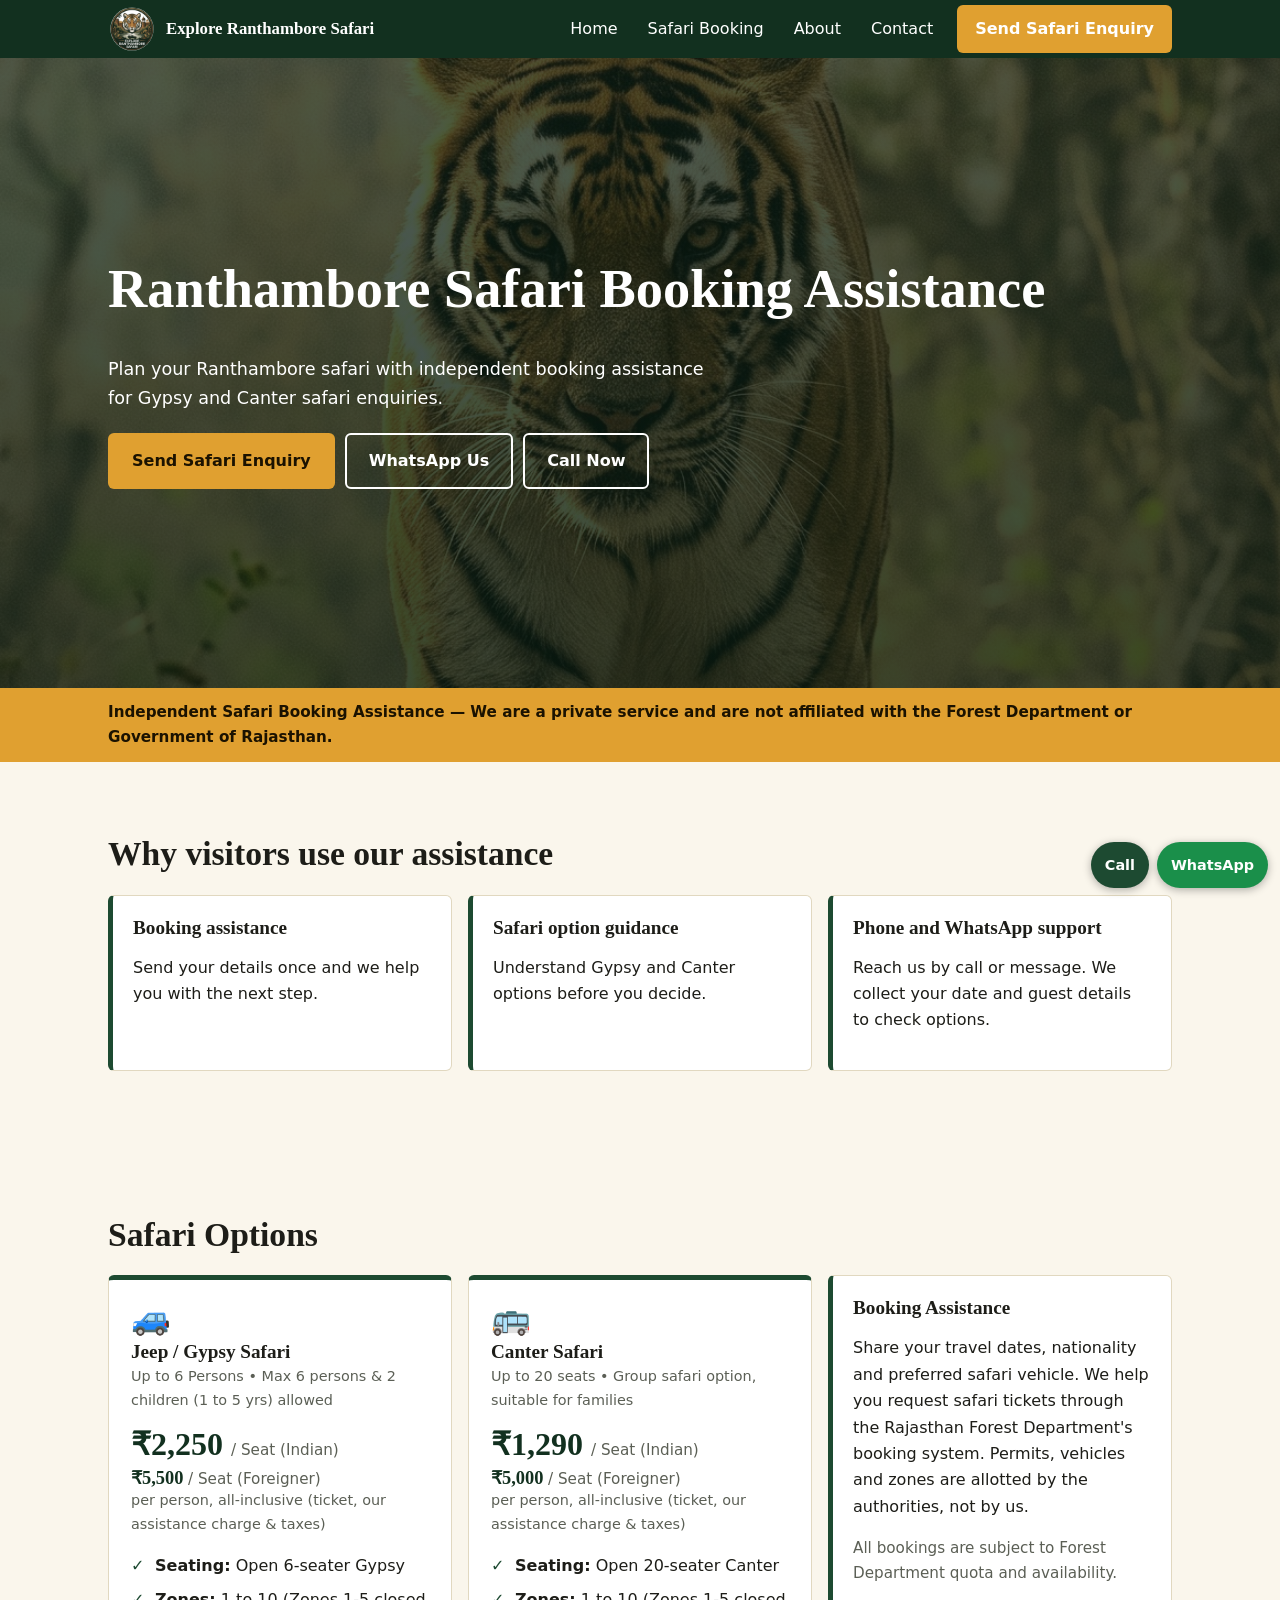
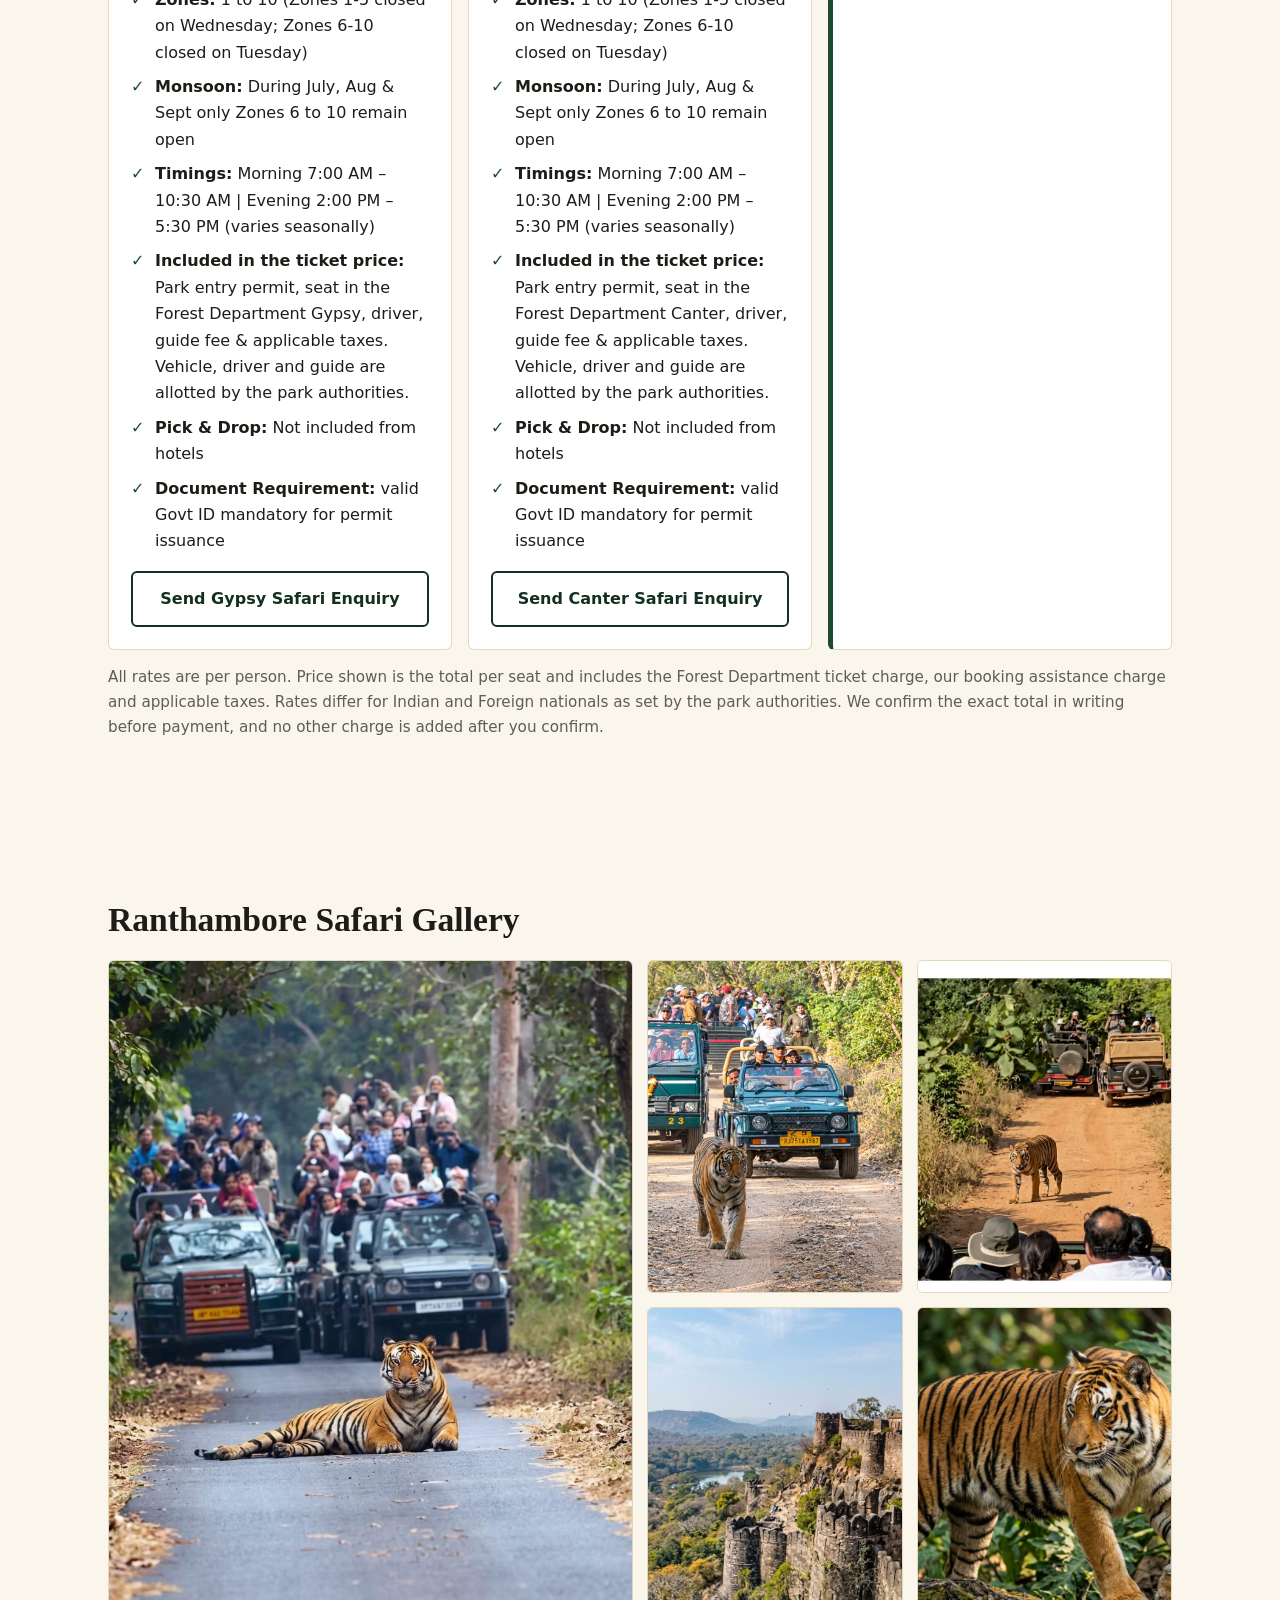
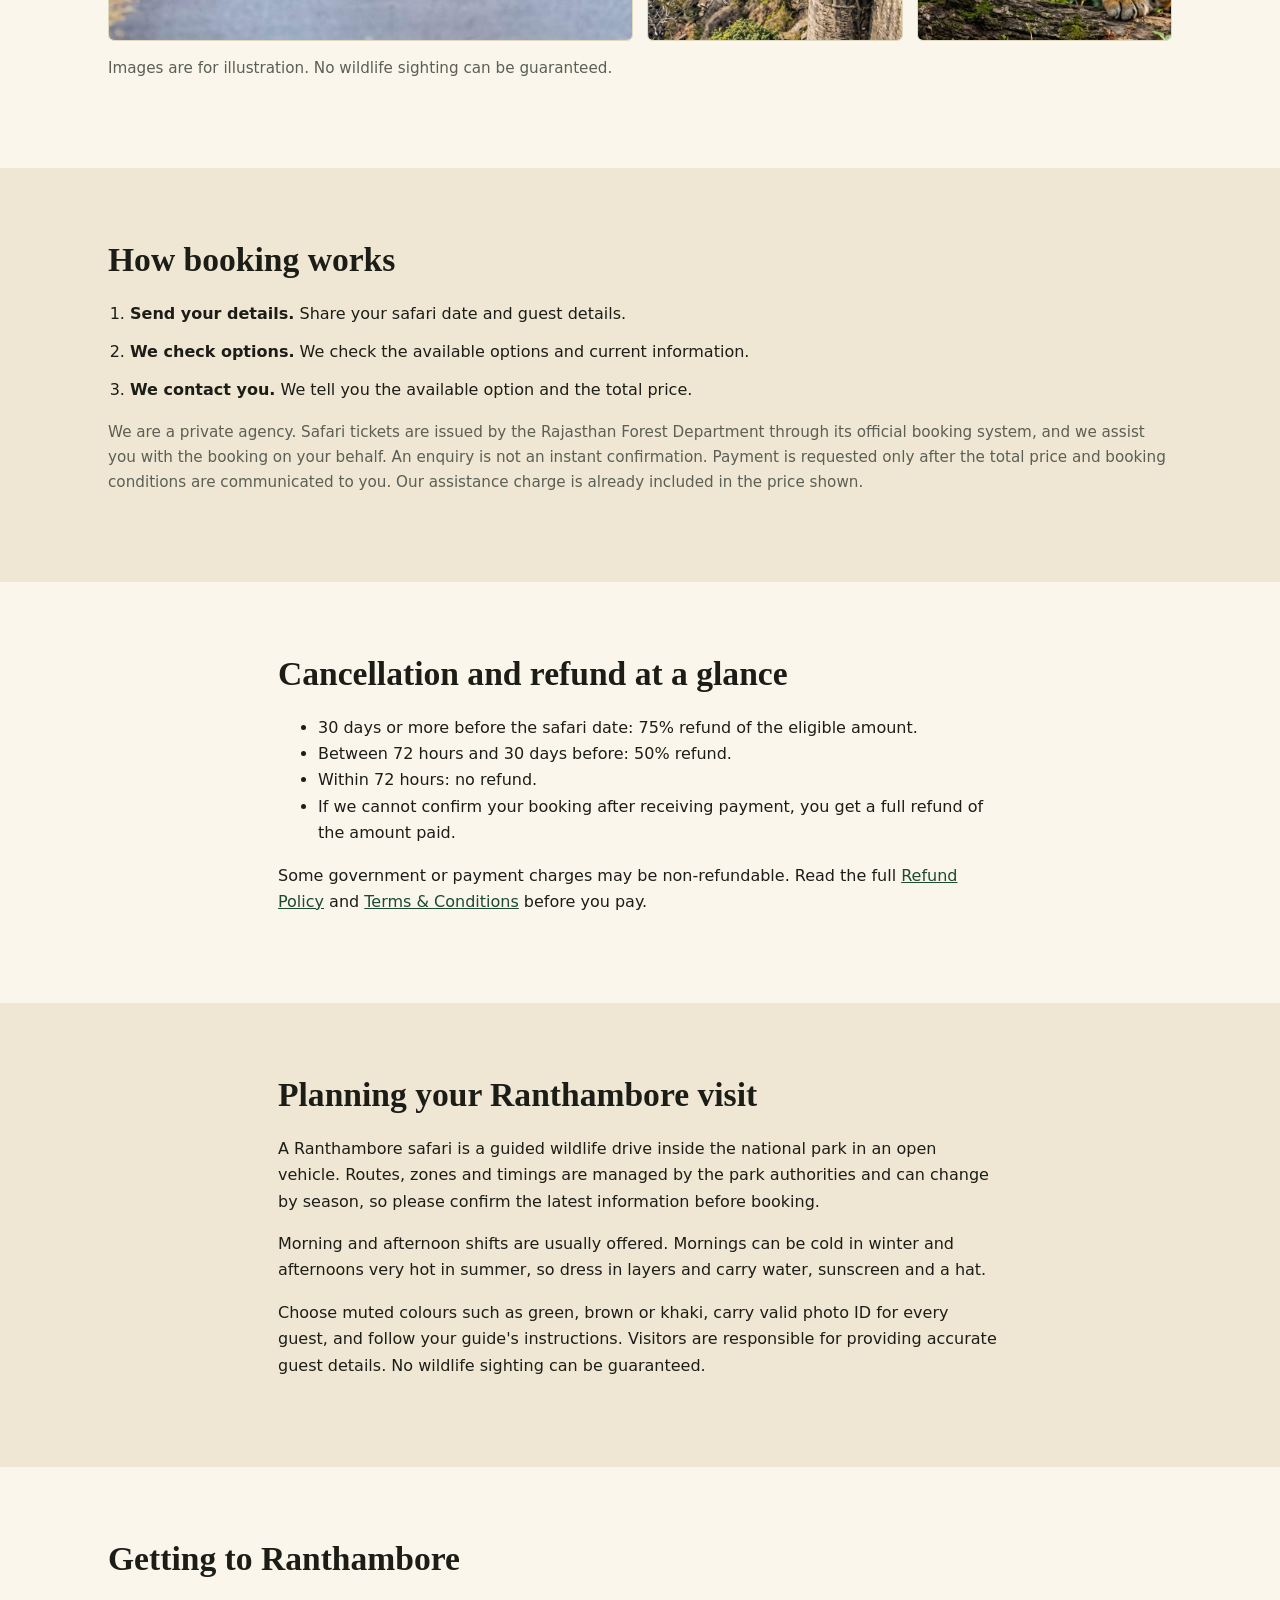
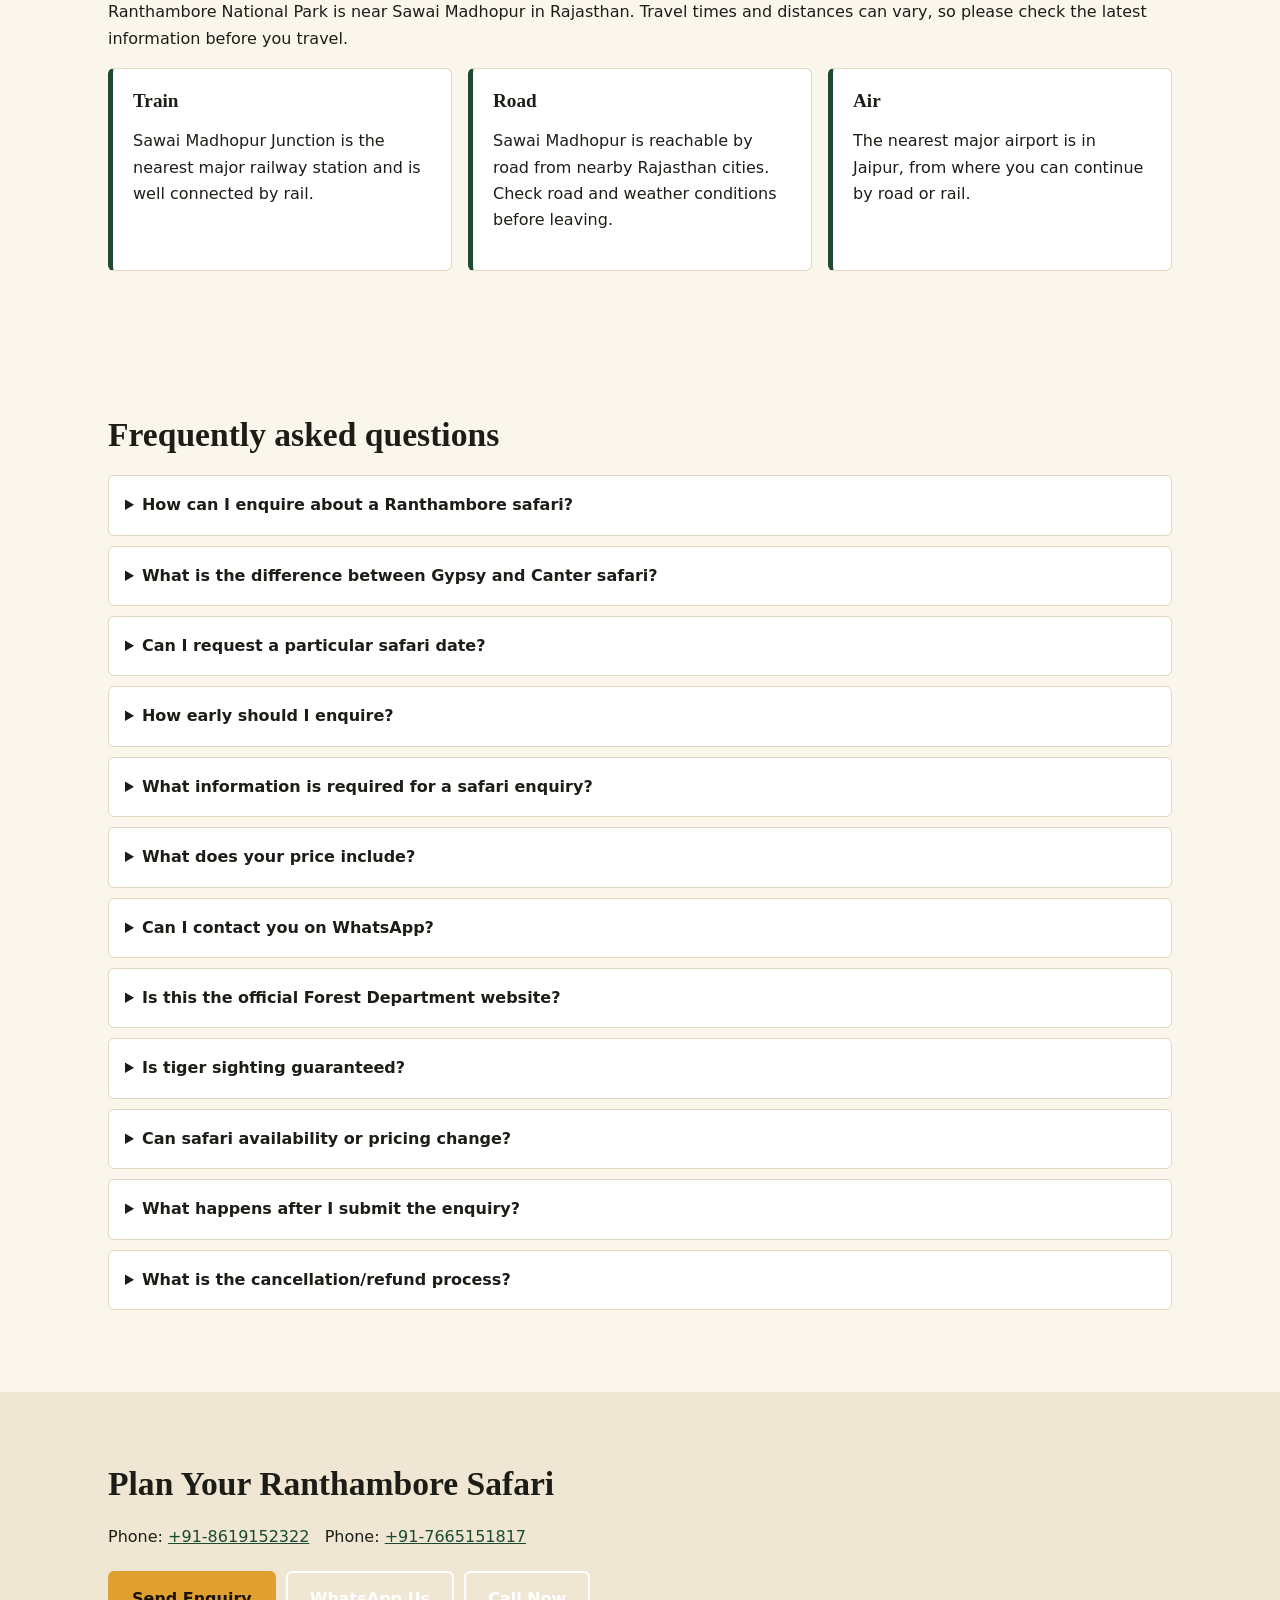
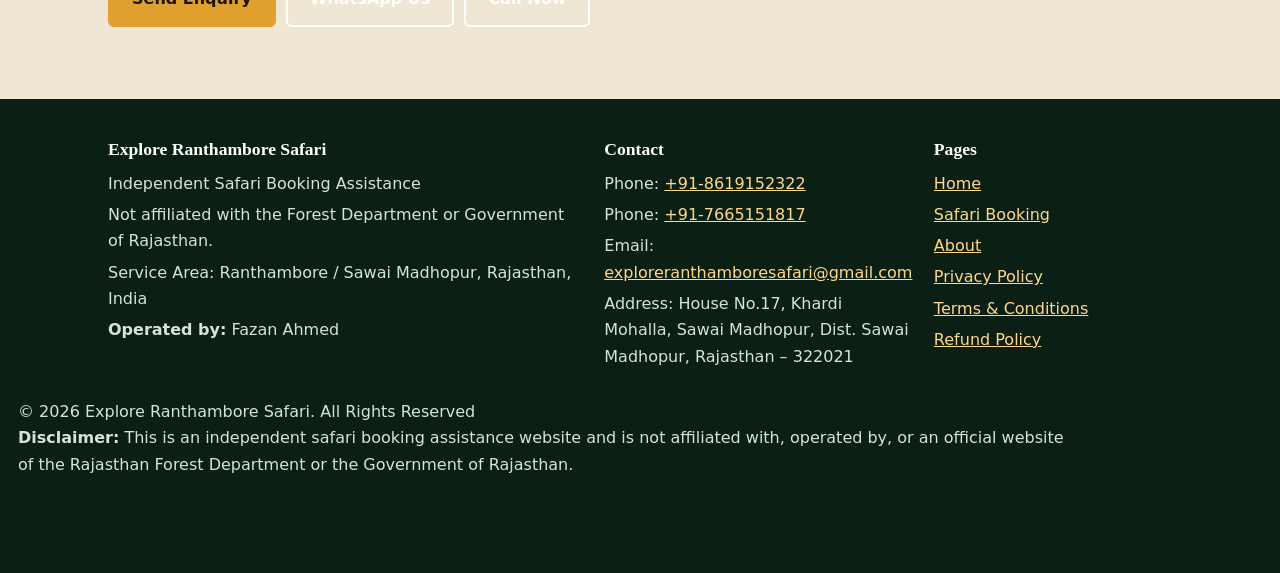
==== index.html @ f6d0f9f0 "Modified pages" ====
<!DOCTYPE html>
<html lang="en">

<head>
  <meta charset="utf-8">
  <meta name="viewport" content="width=device-width, initial-scale=1">
  <title>Ranthambore Safari Booking Assistance | Explore Ranthambore Safari</title>
  <meta name="google-site-verification" content="o9QrPeYR7BBC-E-UnfihSdbV8ZrQzfW-jdiJ4M8yx78" />

  <meta name="description"
    content="Independent booking assistance for Ranthambore Gypsy and Canter safari enquiries. Private service, not affiliated with the Forest Department.">
  <meta name="robots" content="index,follow">

  <link rel="canonical" href="https://exploreranthamboresafari.in/">

  <meta property="og:type" content="website">
  <meta property="og:site_name" content="Explore Ranthambore Safari">
  <meta property="og:title" content="Ranthambore Safari Booking | Explore Ranthambore Safari">
  <meta property="og:description"
    content="Independent booking assistance for Ranthambore Gypsy and Canter safari enquiries. Private service, not affiliated with the Forest Department.">
  <meta property="og:url" content=" https://exploreranthamboresafari.in/">

  <meta property="og:image" content="https://exploreranthamboresafari.in/images/og-image.jpg">
  <meta property="og:image:width" content="1200">
  <meta property="og:image:height" content="630">
  <meta property="og:image:alt" content="Explore Ranthambore Safari - independent safari booking assistance">
  <meta name="twitter:card" content="summary_large_image">

  <link rel="icon" href="/images/favicon.png">
  <link rel="stylesheet" href="/style.css">
  <script src="/script.js" defer></script>

  <!-- Google Analytics -->
  <script async src="https://www.googletagmanager.com/gtag/js?id=G-7NSGEC7127"></script>
  <script>
    window.dataLayer = window.dataLayer || [];
    function gtag() { dataLayer.push(arguments); }
    gtag('js', new Date());

    gtag('config', 'G-7NSGEC7127');
  </script>

</head>

<body>
  <a class="skip" href="#main">Skip to content</a>

  <header class="hdr">
    <div class="wrap hrow">
      <a class="brand" href="/index.html">
        <img src="/images/logo.png" alt="Explore Ranthambore Safari logo" width="48" height="48">
        <span>Explore Ranthambore Safari</span>
      </a>
      <button class="burger" aria-label="Open menu" aria-expanded="false"
        aria-controls="nav"><span></span><span></span><span></span></button>
      <nav id="nav" aria-label="Main">
        <a href="/index.html">Home</a>
        <a href="/safari-booking.html">Safari Booking</a>
        <a href="/about.html">About</a>
        <a href="#contact">Contact</a>
        <a class="btn btn-a" href="/safari-booking.html#enquiry">Send Safari Enquiry</a>
      </nav>
    </div>
  </header>

  <main id="main">

    <section class="hero">
      <div class="wrap">
        <h1>Ranthambore Safari Booking Assistance</h1>
        <p>Plan your Ranthambore safari with independent booking assistance for Gypsy and Canter safari enquiries.</p>
        <div class="cta"><a class="btn btn-a" href="/safari-booking.html#enquiry">Send Safari Enquiry</a><a
            class="btn btn-l" data-wa href="https://wa.me/message/SUCM2DBCG7WPD1" target="_blank"
            rel="noopener">WhatsApp Us</a><a class="btn btn-l" data-tel="primary" href="tel:+918619152322">Call Now</a>
        </div>
      </div>
    </section>

    <div class="notice">
      <div class="wrap"><strong>Independent Safari Booking Assistance — We are a private service and are not affiliated
          with the Forest Department or Government of Rajasthan.</strong></div>
    </div>

    <section class="sec">
      <div class="wrap">
        <h2>Why visitors use our assistance</h2>
        <div class="grid3">
          <article class="card">
            <h3>Booking assistance</h3>
            <p>Send your details once and we help you with the next step.</p>
          </article>
          <article class="card">
            <h3>Safari option guidance</h3>
            <p>Understand Gypsy and Canter options before you decide.</p>
          </article>
          <article class="card">
            <h3>Phone and WhatsApp support</h3>
            <p>Reach us by call or message. We collect your date and guest details to check options.</p>
          </article>
        </div>
      </div>
    </section>

    <section class="sec">
      <div class="wrap">
        <h2>Safari Options</h2>
        <div class="grid3">
          <!-- Gypsy Safari Card -->
          <article class="pkg-card" id="gypsy">
            <div class="pkg-icon" aria-hidden="true">&#128665;</div>
            <h3 class="pkg-name">Jeep / Gypsy Safari</h3>
            <div class="pkg-type">Up to 6 Persons &bull; Max 6 persons &amp; 2 children (1 to 5 yrs) allowed</div>

            <div class="pkg-price">&#8377;2,250 <span>/ Seat (Indian)</span></div>
            <div class="pkg-price" style="font-size: 1.15rem; margin-top: 4px;">&#8377;5,500 <span>/ Seat
                (Foreigner)</span></div>
          
             <div class="pkg-per">per person, all-inclusive (ticket, our assistance charge &amp; taxes)</div>

            <ul class="pkg-features">
              <li><strong>Seating:</strong> Open 6-seater Gypsy</li>
              <li><strong>Zones:</strong> 1 to 10 (Zones 1-5 closed on Wednesday; Zones 6-10 closed on Tuesday)</li>
              <li><strong>Monsoon:</strong> During July, Aug &amp; Sept only Zones 6 to 10 remain open</li>
              <li><strong>Timings:</strong> Morning 7:00 AM &ndash; 10:30 AM | Evening 2:00 PM &ndash; 5:30 PM (varies
                seasonally)</li>
              <li><strong>Included in the ticket price:</strong> Park entry permit, seat in the Forest Department Gypsy, driver, guide fee &amp; applicable taxes. Vehicle, driver and guide are allotted by the park authorities.</li>
              
              <li><strong>Pick &amp; Drop:</strong> Not included from hotels</li>
              <li><strong>Document Requirement:</strong> valid Govt ID mandatory for permit issuance</li>
            </ul>

            <a class="btn btn-pkg btn-pkg-outline" href="/safari-booking.html#enquiry">Send Gypsy Safari Enquiry</a>
          </article>

          <!-- Canter Safari Card -->
          <article class="pkg-card" id="canter">
            <div class="pkg-icon" aria-hidden="true">&#128652;</div>
            <h3 class="pkg-name">Canter Safari</h3>
            <div class="pkg-type">Up to 20 seats &bull; Group safari option, suitable for families</div>

            <div class="pkg-price">&#8377;1,290 <span>/ Seat (Indian)</span></div>
            <div class="pkg-price" style="font-size: 1.15rem; margin-top: 4px;">&#8377;5,000 <span>/ Seat
                (Foreigner)</span></div>
            
            <div class="pkg-per">per person, all-inclusive (ticket, our assistance charge &amp; taxes)</div>

            <ul class="pkg-features">
              <li><strong>Seating:</strong> Open 20-seater Canter</li>
              <li><strong>Zones:</strong> 1 to 10 (Zones 1-5 closed on Wednesday; Zones 6-10 closed on Tuesday)</li>
              <li><strong>Monsoon:</strong> During July, Aug &amp; Sept only Zones 6 to 10 remain open</li>
              <li><strong>Timings:</strong> Morning 7:00 AM &ndash; 10:30 AM | Evening 2:00 PM &ndash; 5:30 PM (varies
                seasonally)</li>
              <li><strong>Included in the ticket price:</strong> Park entry permit, seat in the Forest Department Canter, driver, guide fee &amp; applicable taxes. Vehicle, driver and guide are allotted by the park authorities.</li>
              
              <li><strong>Pick &amp; Drop:</strong> Not included from hotels</li>
              <li><strong>Document Requirement:</strong> valid Govt ID mandatory for permit issuance</li>
            </ul>

            <a class="btn btn-pkg btn-pkg-outline" href="/safari-booking.html#enquiry">Send Canter Safari Enquiry</a>
          </article>

          <!-- Booking Assistance Card -->
          <article class="card">
            <h3>Booking Assistance</h3>
            <p>Share your travel dates, nationality and preferred safari vehicle. We help you request safari tickets
              through the Rajasthan Forest Department's booking system. Permits, vehicles and zones are allotted by the
              authorities, not by us.</p>
            <p class="muted">All bookings are subject to Forest Department quota and availability.</p>
          </article>
        </div>

        <!-- Transparent, Policy-Compliant Disclaimer -->
        <p class="muted">
        
          All rates are per person. Price shown is the total per seat and includes the Forest Department ticket charge,
          our booking assistance charge and applicable taxes. Rates differ for Indian and Foreign nationals as set by
          the park authorities. We confirm the exact total in writing before payment, and no other charge is added after
          you confirm.
        </p>

      </div>
    </section>

    <!-- ================= IMAGE GALLERY SECTION (START) ================= -->
    <section class="sec">
      <div class="wrap">
        <h2>Ranthambore Safari Gallery</h2>
        <div class="img-gal">

          <!-- IMAGE 1 (FEATURED, big) | Size: 1200 x 800 px (3:2) -->
          <figure class="img-main">
            <img src="/images/ranthambore-tiger.webp" alt="Tiger in Ranthambore National Park" width="1200" height="800"
              loading="lazy" decoding="async">
          </figure>

          <!-- IMAGE 2 | Size: 800 x 600 px (4:3) -->
          <figure>
            <img src="/images/gypsy-safari1.webp" alt="Tiger walking near safari vehicles in Ranthambore" loading="lazy"
              decoding="async">
          </figure>

          <!-- IMAGE 3 | Size: 800 x 600 px (4:3) -->
          <figure>
            <img src="/images/canter-safari2.webp" alt="Open Canter safari vehicle in Ranthambore" width="800"
              height="600" loading="lazy" decoding="async">
          </figure>

          <!-- IMAGE 4 | Size: 800 x 600 px (4:3) -->
          <figure>
            <img src="/images/ranthambore-fort.webp" alt="Ranthambore Fort inside the national park" width="800"
              height="600" loading="lazy" decoding="async">
          </figure>

          <!-- IMAGE 5 | Size: 800 x 600 px (4:3) -->
          <figure>
            <img src="/images/ranthambore-wildlife3.webp" alt="Two Bengal tigers facing each other in Ranthambore"
              width="800" height="600" loading="lazy" decoding="async">
          </figure>

        </div>
        <p class="muted">Images are for illustration. No wildlife sighting can be guaranteed.</p>
      </div>
    </section>
    <!-- ================= IMAGE GALLERY SECTION (END) ================= -->

    <section class="sec alt">
      <div class="wrap">
        <h2>How booking works</h2>
        <ol class="steps">
          <li><strong>Send your details.</strong> Share your safari date and guest details.</li>
          <li><strong>We check options.</strong> We check the available options and current information.</li>
          <li><strong>We contact you.</strong> We tell you the available option and the total price.</li>
        </ol>
        <p class="muted">We are a private agency. Safari tickets are issued by the Rajasthan Forest Department through
          its official booking system, and we assist you with the booking on your behalf. An enquiry is not an instant
          confirmation. Payment is requested only after the total price and booking conditions are communicated to you.
          Our assistance charge is already included in the price shown.</p>
      </div>
    </section>

    <section class="sec">
      <div class="wrap narrow">
        <h2>Cancellation and refund at a glance</h2>
        <ul>
          <li>30 days or more before the safari date: 75% refund of the eligible amount.</li>
          <li>Between 72 hours and 30 days before: 50% refund.</li>
          <li>Within 72 hours: no refund.</li>
          <li>If we cannot confirm your booking after receiving payment, you get a full refund of the amount paid.</li>
        </ul>
        <p>Some government or payment charges may be non-refundable. Read the full <a href="/refund-policy.html">Refund
            Policy</a> and <a href="/terms-and-conditions.html">Terms &amp; Conditions</a> before you pay.</p>
      </div>
    </section>

    <section class="sec alt">
      <div class="wrap narrow">
        <h2>Planning your Ranthambore visit</h2>
        <p>A Ranthambore safari is a guided wildlife drive inside the national park in an open vehicle. Routes, zones
          and timings are managed by the park authorities and can change by season, so please confirm the latest
          information before booking.</p>
        <p>Morning and afternoon shifts are usually offered. Mornings can be cold in winter and afternoons very hot in
          summer, so dress in layers and carry water, sunscreen and a hat.</p>
        <p>Choose muted colours such as green, brown or khaki, carry valid photo ID for every guest, and follow your
          guide's instructions. Visitors are responsible for providing accurate guest details. No wildlife sighting can
          be guaranteed.</p>
      </div>
    </section>

    <section class="sec">
      <div class="wrap">
        <h2>Getting to Ranthambore</h2>
        <p>Ranthambore National Park is near Sawai Madhopur in Rajasthan. Travel times and distances can vary, so please
          check the latest information before you travel.</p>
        <div class="grid3">
          <article class="card">
            <h3>Train</h3>
            <p>Sawai Madhopur Junction is the nearest major railway station and is well connected by rail.</p>
          </article>
          <article class="card">
            <h3>Road</h3>
            <p>Sawai Madhopur is reachable by road from nearby Rajasthan cities. Check road and weather conditions
              before leaving.</p>
          </article>
          <article class="card">
            <h3>Air</h3>
            <p>The nearest major airport is in Jaipur, from where you can continue by road or rail.</p>
          </article>
        </div>
      </div>
    </section>



    <section class="sec">
      <div class="wrap">
        <h2>Frequently asked questions</h2>
        <div class="faq">
          <details>
            <summary>How can I enquire about a Ranthambore safari?</summary>
            <p>Fill in the enquiry form on the <a href="/safari-booking.html#enquiry">Safari Booking</a> page, message
              us on WhatsApp, or call us. Share your preferred date, number of guests, safari type and shift.</p>
          </details>
          <details>
            <summary>What is the difference between Gypsy and Canter safari?</summary>
            <p>A Gypsy is a smaller open jeep that suits families and small groups. A Canter is a larger open vehicle
              that seats more people and suits bigger groups. Please ask us for current seating and availability.</p>
          </details>
          <details>
            <summary>Can I request a particular safari date?</summary>
            <p>Yes. Tell us your preferred date and shift. We will check the available options, but we cannot promise
              any date or shift.</p>
          </details>
          <details>
            <summary>How early should I enquire?</summary>
            <p>As early as you can. Safari availability depends on the booking process and can change, so earlier
              enquiries usually give you more options.</p>
          </details>
          <details>
            <summary>What information is required for a safari enquiry?</summary>
            <p>Your name, mobile number, safari date, Nationality, number of guests, safari type (Gypsy or Canter) and preferred
              shift (morning or afternoon). Further details may be requested for booking.</p>
          </details>
          <details>
            <summary>What does your price include?</summary>
            <p>The price shown is the total per seat. It includes the Forest Department ticket charge, our booking
              assistance charge and applicable taxes. We confirm the total with you before you pay, and no other charge
              is added after that.</p>
          </details>
          <details>
            <summary>Can I contact you on WhatsApp?</summary>
            <p>Yes. Use the WhatsApp button on this website.</p>
          </details>
          <details>
            <summary>Is this the official Forest Department website?</summary>
            <p>No. Explore Ranthambore Safari is an independent private safari booking assistance service and is not the
              official website of the Rajasthan Forest Department or the Government of Rajasthan.</p>
          </details>
          <details>
            <summary>Is tiger sighting guaranteed?</summary>
            <p>No. No wildlife sighting can be guaranteed. Tigers and other animals are wild and move freely.</p>
          </details>
          <details>
            <summary>Can safari availability or pricing change?</summary>
            <p>Yes. Availability, prices, timings and rules can change. Please confirm the latest information before
              booking.</p>
          </details>
          <details>
            <summary>What happens after I submit the enquiry?</summary>
            <p>We review your details, check the available options and contact you by phone or WhatsApp. Submitting an
              enquiry is not a booking confirmation.</p>
          </details>
          <details>
            <summary>What is the cancellation/refund process?</summary>
            <p>Refund depends on how early you cancel: 75% of the eligible amount if 30 days or more before the safari
              date, 50% if between 72 hours and 30 days, and no refund within 72 hours. Some charges may be
              non-refundable. If we cannot confirm a booking after you have paid, the full amount is refunded. Please
              read our <a href="/refund-policy.html">Refund Policy</a> before paying.</p>
          </details>
        </div>
      </div>
    </section>

    <section class="sec alt">
      <div class="wrap">
        <h2>Plan Your Ranthambore Safari</h2>
        <p>Phone: <a data-tel="primary" href="tel:+918619152322">+91-8619152322</a> &nbsp; Phone: <a data-tel="secondary"
            href="tel:+917665151817">+91-7665151817</a></p>
        <div class="cta"><a class="btn btn-a" href="/safari-booking.html#enquiry">Send Enquiry</a><a class="btn btn-l"
            data-wa href="https://wa.me/message/SUCM2DBCG7WPD1" target="_blank" rel="noopener">WhatsApp Us</a><a
            class="btn btn-l" data-tel="primary" href="tel:+918619152322">Call Now</a></div>
      </div>
    </section>

  </main>

  <footer class="ftr">
    <div class="wrap fgrid">
      <div>
        <h2>Explore Ranthambore Safari</h2>
        <p>Independent Safari Booking Assistance</p>
        <p>Not affiliated with the Forest Department or Government of Rajasthan.</p>
        <p>Service Area: Ranthambore / Sawai Madhopur, Rajasthan, India</p>
        <p>
          <strong>Operated by:</strong>
          <span>Fazan Ahmed</span>
        </p>
      </div>
      <div id="contact">
        <h2>Contact</h2>
        <p>Phone: <a data-tel="primary" href="tel:+918619152322">+91-8619152322</a></p>
        <p>Phone: <a data-tel="secondary" href="tel:+917665151817">+91-7665151817</a></p>
        <p>Email: <a href="mailto:exploreranthamboresafari@gmail.com">exploreranthamboresafari@gmail.com</a></p>
        <p>Address: House No.17, Khardi Mohalla, Sawai Madhopur, Dist. Sawai Madhopur, Rajasthan &ndash;
          322021</p>
      </div>
      <div>
        <h2>Pages</h2>
        <p><a href="/index.html">Home</a></p>
        <p><a href="/safari-booking.html">Safari Booking</a></p>
        <p><a href="/about.html">About</a></p>
        <p><a href="/privacy-policy.html">Privacy Policy</a></p>
        <p><a href="/terms-and-conditions.html">Terms &amp; Conditions</a></p>
        <p><a href="/refund-policy.html">Refund Policy</a></p>
      </div>
    </div>
    <p class="wrap copy">© <span id="year">2026</span> Explore Ranthambore Safari. All Rights Reserved
      <br>
      <strong>Disclaimer:</strong> This is an independent safari booking assistance website and is not
      affiliated with, operated by, or an official website of the Rajasthan Forest Department or the Government of
      Rajasthan.
    </p>
  </footer>

  <div class="float">
    <a class="fab fab-call" data-tel="primary" href="tel:+918619152322" aria-label="Call now">Call</a>
    <a class="fab fab-wa" data-wa href="https://wa.me/message/SUCM2DBCG7WPD1" target="_blank" rel="noopener"
      aria-label="WhatsApp us">WhatsApp</a>
    <button class="fab fab-top" id="top" aria-label="Back to top" hidden>Top</button>
  </div>
</body>

</html>
---- style.css ----
/* STYLE: dark forest green + amber + cream. Edit colours here. */
:root {
  --g: #12301f;
  --g2: #1d4a31;
  --a: #e0a030;
  --c: #faf6ec;
  --ink: #1d1d18;
  --m: #5b5f55;
  --r: 6px;

  /* HERO IMAGE POSITION (sab pages): pehla = left-right, doosra = upar-neeche */
  --hero-pos: 10% 20%;
}

@media (max-width: 1023px) {
  :root { --hero-pos: 50% 35%; }   /* tablet */
}

@media (max-width: 767px) {
  :root { --hero-pos: 50% 35%; }   /* mobile */
}

* {
  box-sizing: border-box
}

html {
  scroll-behavior: smooth;
  scroll-padding-top: 80px
}

body {
  margin: 0;
  font: 16px/1.65 system-ui, -apple-system, "Segoe UI", Roboto, sans-serif;
  color: var(--ink);
  background: var(--c);
  overflow-x: hidden
}

h1,
h2,
h3 {
  font-family: Georgia, "Times New Roman", serif;
  line-height: 1.2;
  margin: 0 0 .6em
}

h1 {
  font-size: clamp(2rem, 7vw, 3.4rem)
}

h2 {
  font-size: clamp(1.5rem, 4.5vw, 2.1rem)
}

h3 {
  font-size: 1.2rem
}

a {
  color: var(--g2)
}

img {
  max-width: 100%;
  height: auto
}

.wrap {
  max-width: 1100px;
  margin: 0 auto;
  padding: 0 18px
}

.narrow {
  max-width: 760px
}

.skip {
  position: absolute;
  left: -999px
}

.skip:focus {
  left: 8px;
  top: 8px;
  background: #fff;
  padding: 8px;
  z-index: 99
}

:focus-visible {
  outline: 3px solid var(--a);
  outline-offset: 2px
}

/* ===== HEADER / NAV ===== */
.hdr {
  position: sticky;
  top: 0;
  z-index: 50;
  background: var(--g);
  color: #fff
}

.hrow {
  display: flex;
  align-items: center;
  justify-content: space-between;
  min-height: 58px
}

.brand {
  display: flex;
  align-items: center;
  gap: 10px;
  color: #fff;
  text-decoration: none;
  font: 700 1.05rem Georgia, serif
}

.brand img {
  width: 48px;
  height: 48px;
  display: block;
  background: transparent;
  clip-path: circle(45%)
}

.burger {
  background: none;
  border: 0;
  width: 44px;
  height: 44px;
  display: grid;
  place-content: center;
  gap: 5px;
  cursor: pointer
}

.burger span {
  width: 24px;
  height: 2px;
  background: #fff;
  display: block
}

#nav {
  display: none;
  position: absolute;
  left: 0;
  right: 0;
  top: 100%;
  background: var(--g);
  padding: 10px 18px 18px;
  flex-direction: column;
  gap: 4px
}

#nav.open {
  display: flex
}

#nav a {
  color: #fff;
  text-decoration: none;
  padding: 12px 4px
}

/* ===== BUTTONS ===== */
.btn {
  display: inline-block;
  padding: 13px 22px;
  min-height: 46px;
  border-radius: var(--r);
  font-weight: 700;
  text-decoration: none;
  border: 2px solid transparent;
  cursor: pointer;
  font-size: 1rem;
  text-align: center;
  transition: background .2s, transform .2s
}

.btn-a {
  background: var(--a);
  color: #1b1200
}

.btn-a:hover {
  background: #f0b246
}

.btn-l {
  background: transparent;
  color: #fff;
  border-color: #fff
}

.btn-l:hover {
  background: rgba(255, 255, 255, .15)
}

.btn-l.dk {
  color: var(--g);
  border-color: var(--g)
}

.cta {
  display: flex;
  flex-wrap: wrap;
  gap: 10px;
  margin-top: 20px
}

/* ===== HERO (ek hi background, sab pages par same position) ===== */
.hero {
  color: #fff;
  display: flex;
  align-items: center;
  min-height: 70vh;
  padding: 64px 0;
  background-color: var(--g);
  background-image:
    linear-gradient(rgba(10, 28, 18, .72), rgba(10, 28, 18, .8)),
    url(/images/hero-tiger.webp);
  background-position: center, var(--hero-pos);
  background-size: cover, cover;
  background-repeat: no-repeat, no-repeat
}

.hero > .wrap {
  width: 100%
}

.hero p {
  max-width: 620px;
  font-size: 1.1rem
}

/* Chhota hero: refund / privacy / terms / about / booking */
.hero.small {
  min-height: 50vh;
  padding: 48px 0
}

.hero h1,
.hero p {
  animation: up .6s both
}

@keyframes up {
  from {
    opacity: 0;
    transform: translateY(14px)
  }
}

/* Tablet */
@media (max-width: 1023px) {
  .hero {
    min-height: 60vh
  }

  .hero.small {
    min-height: 46vh
  }
}

/* Mobile */
@media (max-width: 767px) {
  .hero {
    min-height: 55vh;
    padding: 48px 0
  }

  .hero.small {
    min-height: 42vh;
    padding: 36px 0
  }

  .hero .cta {
    flex-direction: column
  }

  .hero .cta .btn {
    width: 100%
  }
}

/* ===== NOTICE / SECTIONS ===== */
.notice {
  background: var(--a);
  color: #1b1200;
  padding: 12px 0;
  font-size: .95rem
}

.sec {
  padding: 52px 0
}

.alt {
  background: #efe7d3
}

.dark {
  background: var(--g);
  color: #fff
}

.dark a {
  color: #ffd88a
}

.grid3 {
  display: grid;
  gap: 16px
}

.card {
  background: #fff;
  border: 1px solid #e1d8c0;
  border-left: 5px solid var(--g2);
  border-radius: var(--r);
  padding: 20px
}

.muted {
  color: var(--m);
  font-size: .95rem
}

.dark .muted {
  color: #cfd8cf
}

.steps {
  padding-left: 22px
}

.steps li {
  margin-bottom: 12px
}

/* ===== FAQ ===== */
.faq details {
  background: #fff;
  border: 1px solid #e1d8c0;
  border-radius: var(--r);
  margin-bottom: 10px
}

.faq summary {
  padding: 16px;
  cursor: pointer;
  font-weight: 600
}

.faq p {
  padding: 0 16px 16px;
  margin: 0
}

/* ===== OLD GALLERY PLACEHOLDERS ===== */
.gal {
  display: grid;
  grid-template-columns: repeat(2, 1fr);
  gap: 10px
}

.ph {
  aspect-ratio: 4/3;
  border-radius: var(--r);
  background: var(--img) center/cover, repeating-linear-gradient(115deg, var(--g) 0 18px, var(--g2) 18px 22px)
}

/* ===== FORM ===== */
form {
  display: grid;
  gap: 6px
}

label {
  font-weight: 600;
  margin-top: 8px
}

input,
select {
  font: inherit;
  padding: 12px;
  border: 1px solid #b9b095;
  border-radius: var(--r);
  width: 100%;
  background: #fff;
  min-height: 46px
}

.err {
  color: #a11;
  font-size: .9rem;
  min-height: 1px
}

.warn {
  background: #fff3cd;
  border: 1px solid #e0a030;
  padding: 12px;
  border-radius: var(--r)
}

#status {
  font-weight: 600
}

.ok {
  color: #1d6b33
}

.bad {
  color: #a11
}

.hcard {
  display: grid;
  gap: 12px;
  margin-bottom: 16px
}

.hcard .ph {
  aspect-ratio: 16/9
}

/* ===== FOOTER ===== */
.ftr {
  background: #0b1f14;
  color: #d8e2d8;
  padding: 40px 0 90px
}

.ftr a {
  color: #ffd88a
}

.ftr h2 {
  font-size: 1.1rem;
  color: #fff
}

.fgrid {
  display: grid;
  gap: 20px
}

.ftr p {
  margin: .3em 0
}

.copy {
  margin-top: 24px !important
}

/* ===== FLOATING BUTTONS ===== */
.float {
  position: fixed;
  right: 12px;
  bottom: 12px;
  display: flex;
  flex-direction: column;
  gap: 8px;
  z-index: 40
}

.fab {
  min-width: 56px;
  height: 46px;
  padding: 0 14px;
  border-radius: 30px;
  border: 0;
  color: #fff;
  font: 700 .9rem system-ui;
  display: grid;
  place-items: center;
  text-decoration: none;
  box-shadow: 0 2px 8px rgba(0, 0, 0, .3);
  cursor: pointer
}

.fab-call {
  background: var(--g2)
}

.fab-wa {
  background: #1a8f4a
}

.fab-top {
  background: #444
}

.fab[hidden] {
  display: none
}

/* ===== SAFARI PRICING CARDS ===== */
.pkg-card {
  background: #fff;
  border: 1px solid #e1d8c0;
  border-top: 5px solid var(--g2);
  border-radius: var(--r);
  padding: 22px;
  display: flex;
  flex-direction: column
}

.pkg-icon {
  font-size: 2rem;
  line-height: 1
}

.pkg-name {
  margin: .3em 0 .1em
}

.pkg-type {
  color: var(--m);
  font-size: .9rem
}

.pkg-price {
  font: 700 2rem/1.2 Georgia, "Times New Roman", serif;
  color: var(--g);
  margin: 12px 0 0
}

.pkg-price span {
  font: 400 .95rem system-ui, sans-serif;
  color: var(--m)
}

.pkg-per {
  color: var(--m);
  font-size: .9rem;
  margin-bottom: 12px
}

.pkg-features {
  list-style: none;
  padding: 0;
  margin: 0 0 12px
}

.pkg-features li {
  position: relative;
  padding: 4px 0 4px 24px
}

.pkg-features li::before {
  content: "\2713";
  position: absolute;
  left: 0;
  color: var(--g2);
  font-weight: 700
}

.zone-pills {
  display: flex;
  flex-wrap: wrap;
  gap: 6px;
  margin: 4px 0 8px
}

.zone-pill {
  background: #efe7d3;
  border-radius: 20px;
  padding: 2px 10px;
  font-size: .8rem
}

.btn-pkg {
  margin-top: auto;
  display: block
}

.btn-pkg-outline {
  background: transparent;
  color: var(--g);
  border-color: var(--g)
}

.btn-pkg-outline:hover {
  background: rgba(29, 74, 49, .1)
}

/* ===== IMAGE GALLERY ===== */
/* HERO BACKGROUND: /images/hero-tiger.webp -> 1920 x 1000 px, under 150 KB */
/* LOGO: /images/logo.png -> 96 x 96 px (shown at 48x48) */
.img-gal {
  display: grid;
  grid-template-columns: repeat(2, 1fr);
  gap: 10px;
  margin: 0;
  padding: 0
}

.img-gal figure,
.img-duo figure {
  margin: 0;
  position: relative;
  overflow: hidden;
  border-radius: var(--r);
  background: #efe7d3;
  border: 1px solid #e1d8c0
}

.img-gal img,
.img-duo img {
  display: block;
  width: 100%;
  height: 100%;
  aspect-ratio: 4 / 3;
  object-fit: cover;
  transition: transform .4s
}

.img-gal figure:hover img,
.img-duo figure:hover img {
  transform: scale(1.04)
}

.img-gal figcaption,
.img-duo figcaption {
  position: absolute;
  left: 0;
  right: 0;
  bottom: 0;
  padding: 18px 12px 8px;
  color: #fff;
  font-size: .85rem;
  background: linear-gradient(transparent, rgba(10, 28, 18, .8))
}

.img-gal .img-main {
  grid-column: 1 / -1
}

.img-gal .img-main img {
  aspect-ratio: 16 / 10
}

.img-duo {
  display: grid;
  gap: 12px;
  margin-top: 24px
}

/* ===== TABLET / DESKTOP ===== */
@media (min-width: 768px) {
  .grid3 {
    grid-template-columns: repeat(3, 1fr)
  }

  .gal {
    grid-template-columns: repeat(3, 1fr)
  }

  .fgrid {
    grid-template-columns: 2fr 1.3fr 1fr
  }

  .hcard {
    grid-template-columns: 260px 1fr
  }

  .sec {
    padding: 72px 0
  }

  .img-gal {
    grid-template-columns: repeat(4, 1fr);
    gap: 14px
  }

  .img-gal .img-main {
    grid-column: span 2;
    grid-row: span 2
  }

  .img-gal .img-main img {
    aspect-ratio: auto;
    min-height: 100%
  }

  .img-duo {
    grid-template-columns: repeat(2, 1fr);
    gap: 16px
  }
}

@media (min-width: 1024px) {
  .burger {
    display: none
  }

  #nav {
    display: flex !important;
    position: static;
    flex-direction: row;
    align-items: center;
    padding: 0;
    gap: 18px
  }

  #nav a {
    padding: 6px
  }

  #nav .btn {
    padding: 9px 16px;
    min-height: 0
  }

  .float {
    flex-direction: row
  }
}

@media (prefers-reduced-motion: reduce) {
  * {
    animation: none !important;
    transition: none !important;
    scroll-behavior: auto !important
  }
}
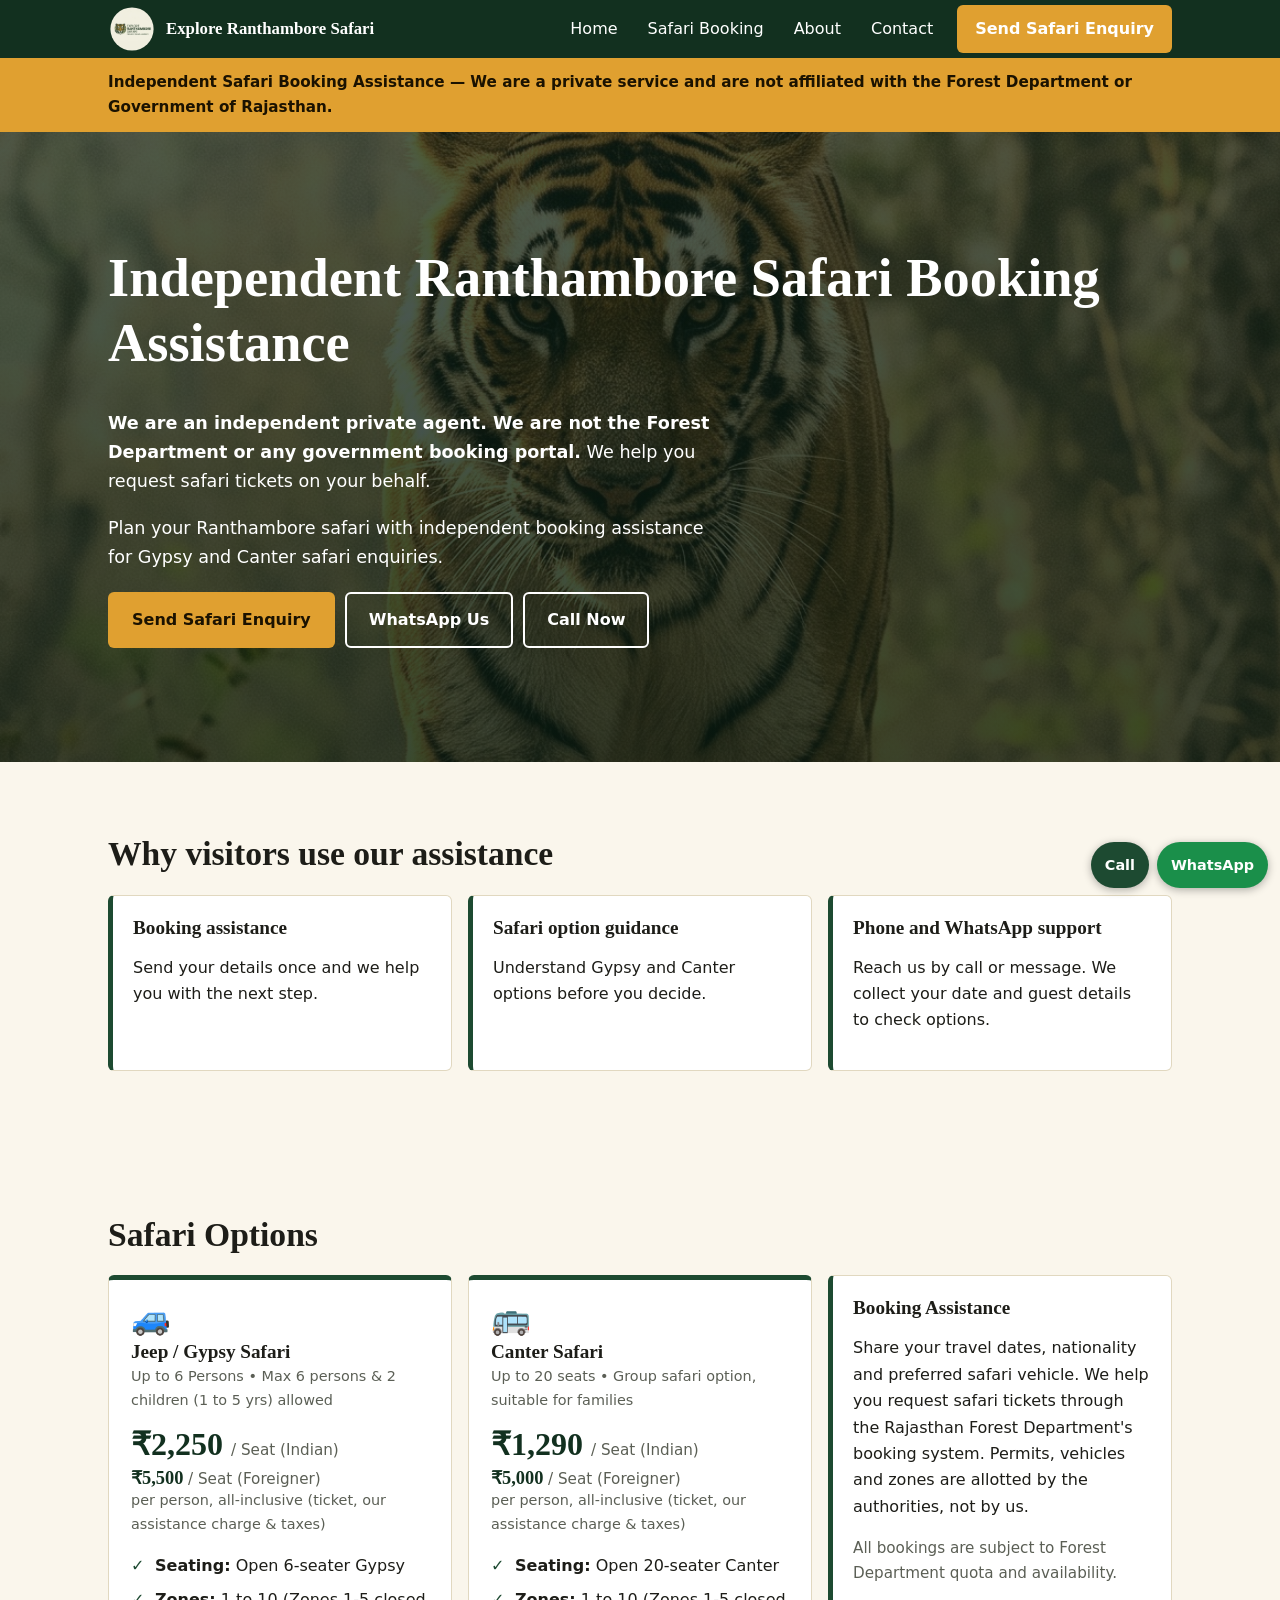
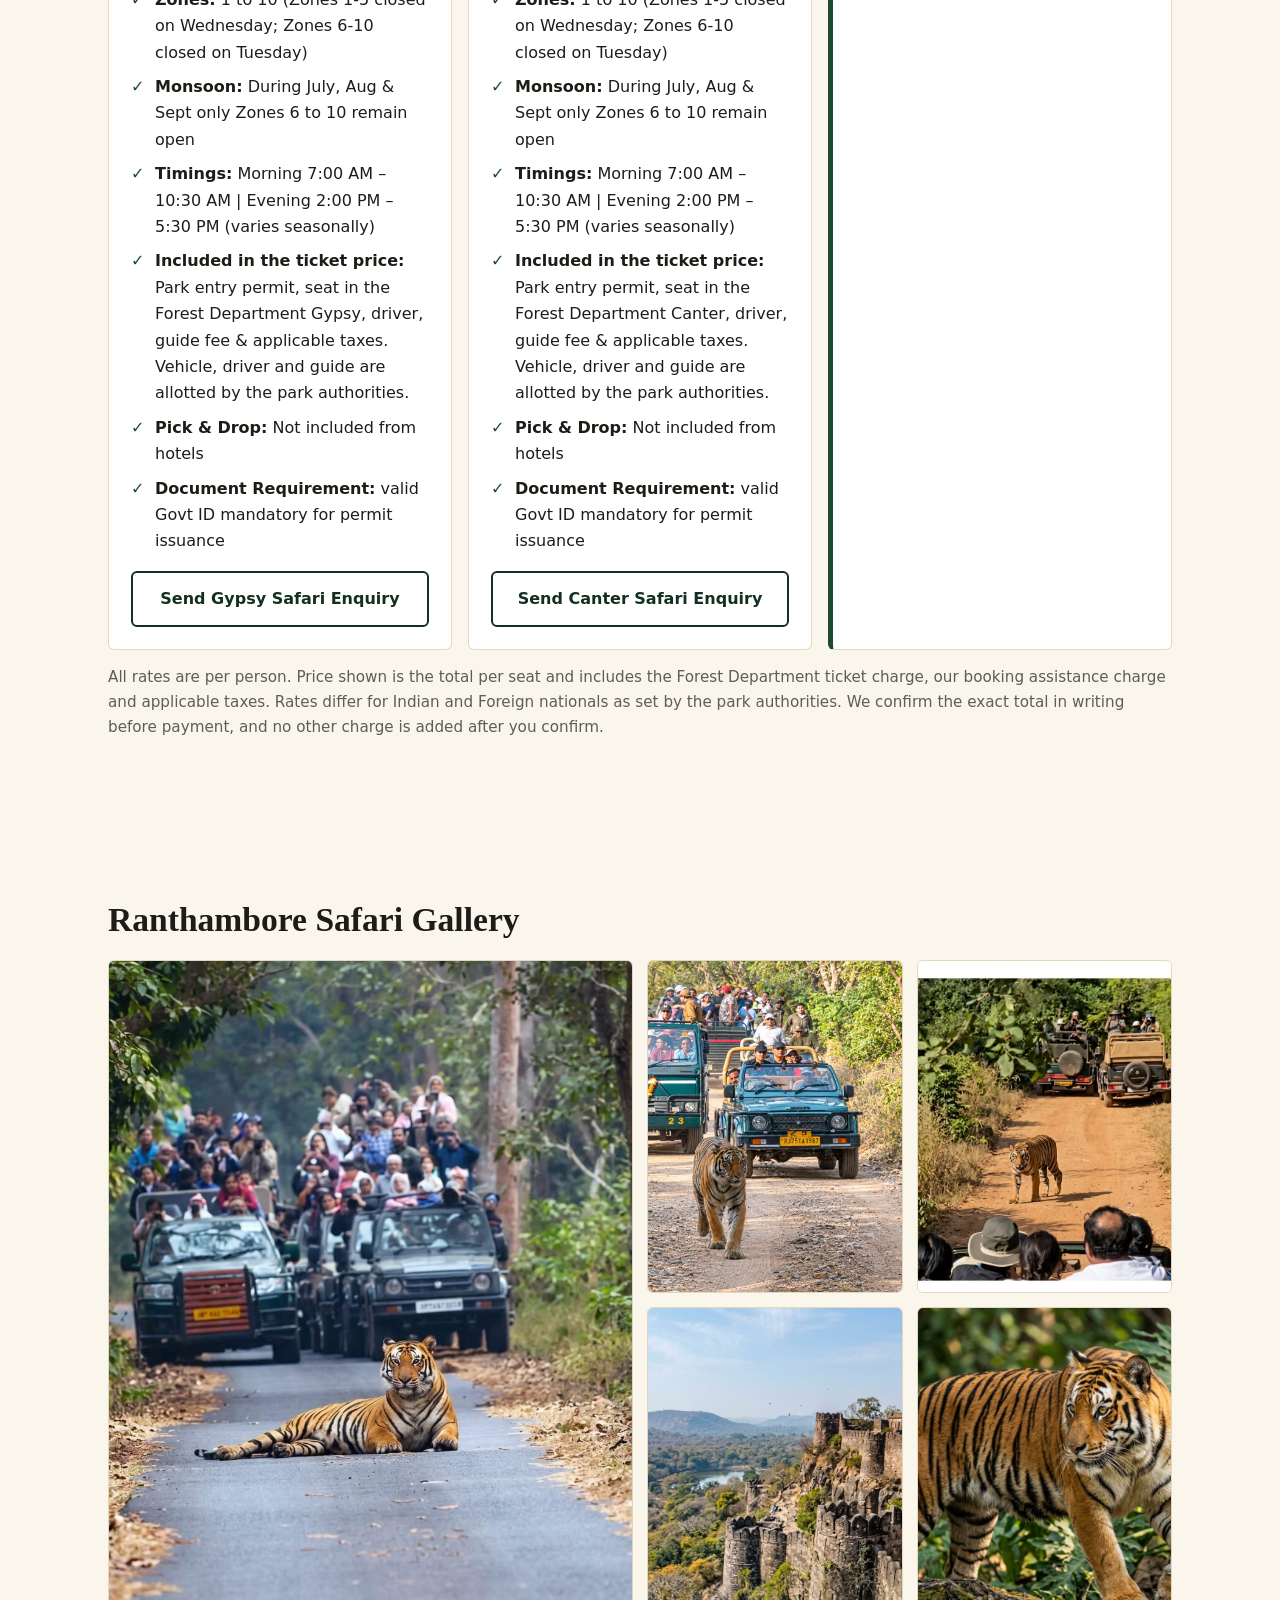
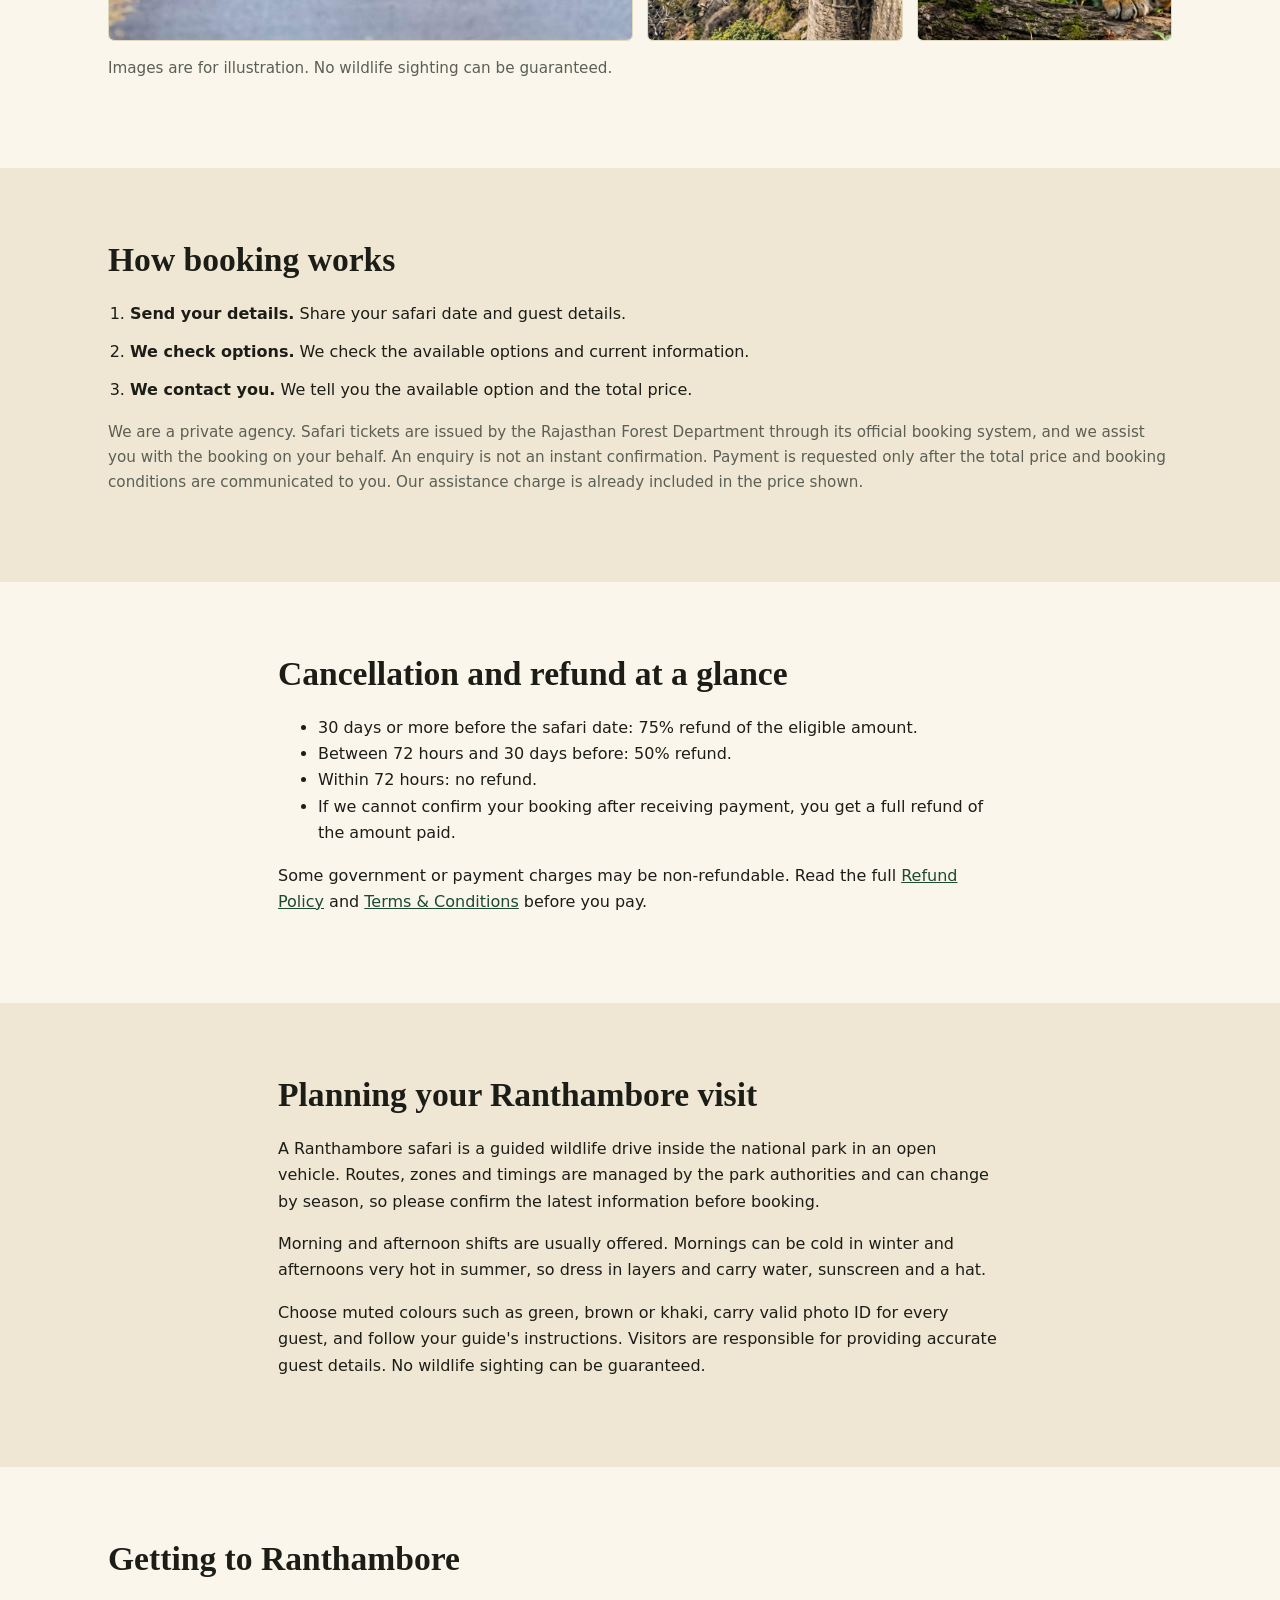
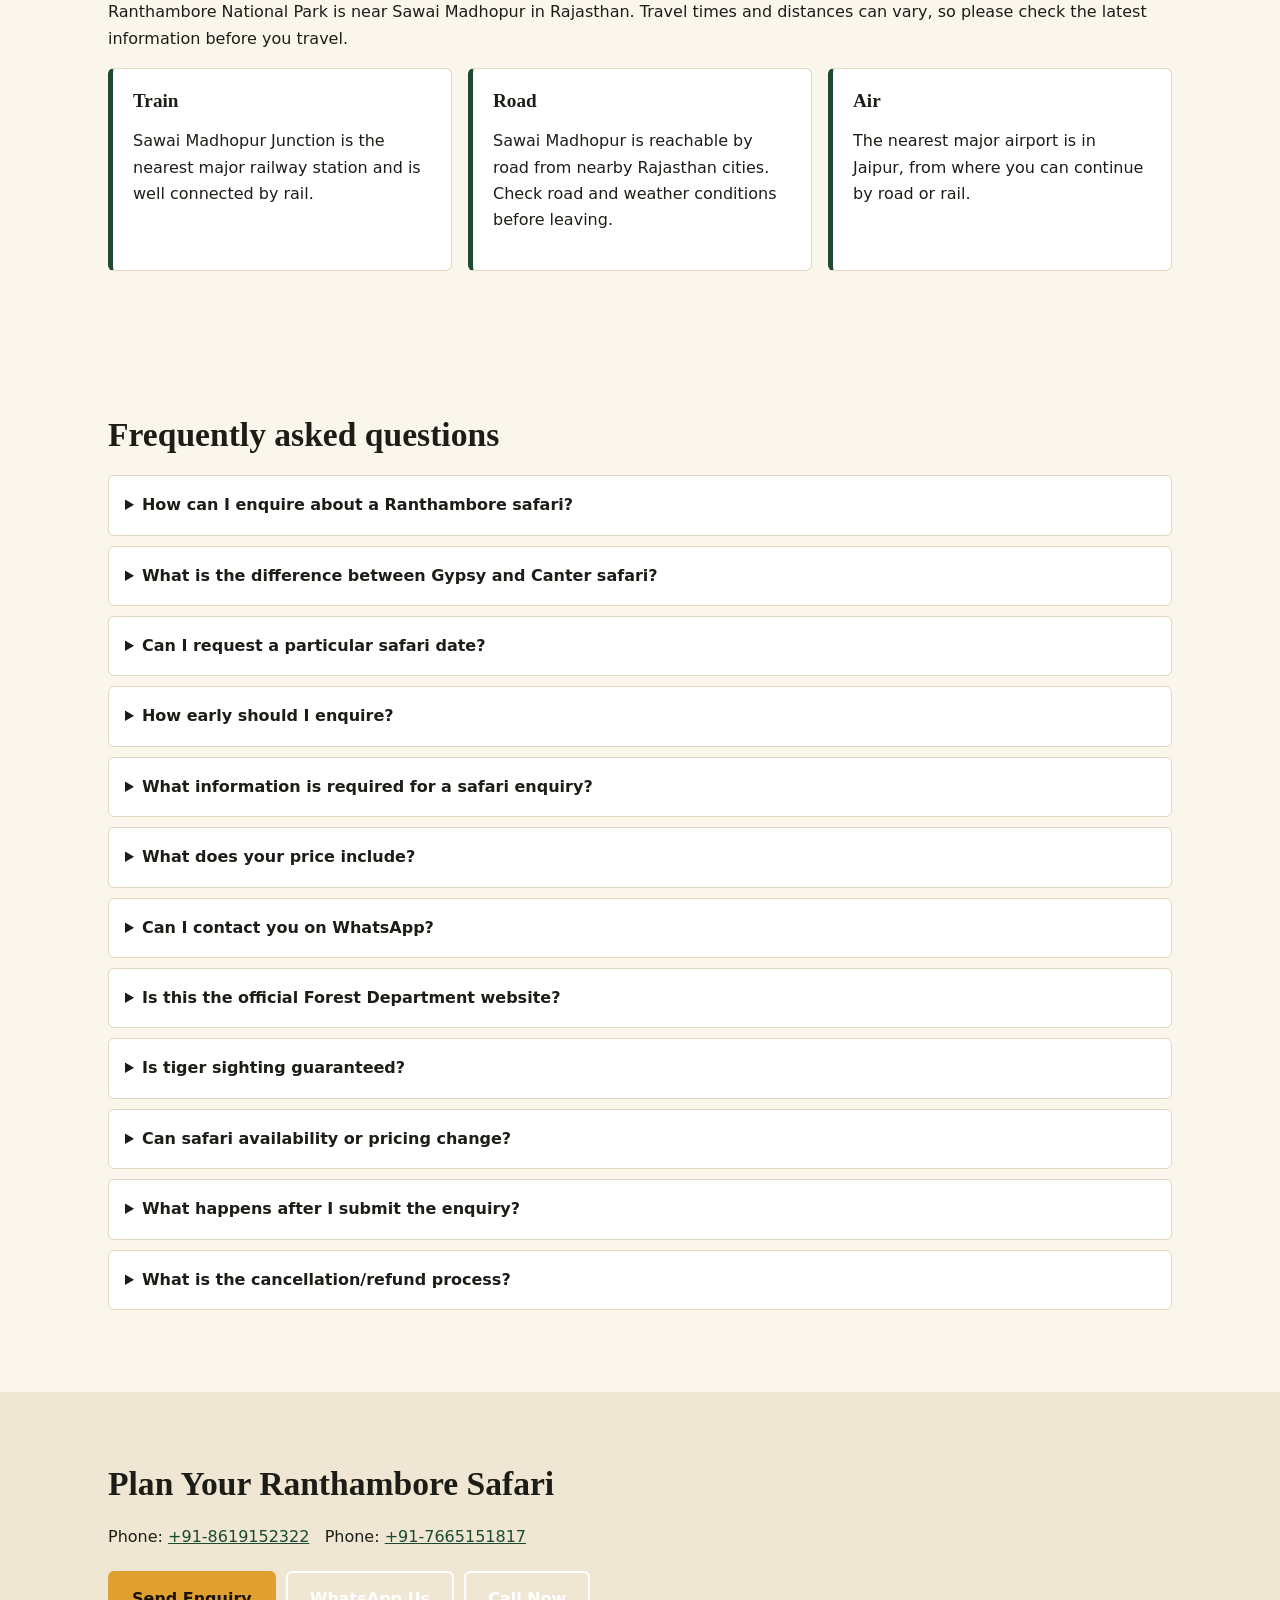
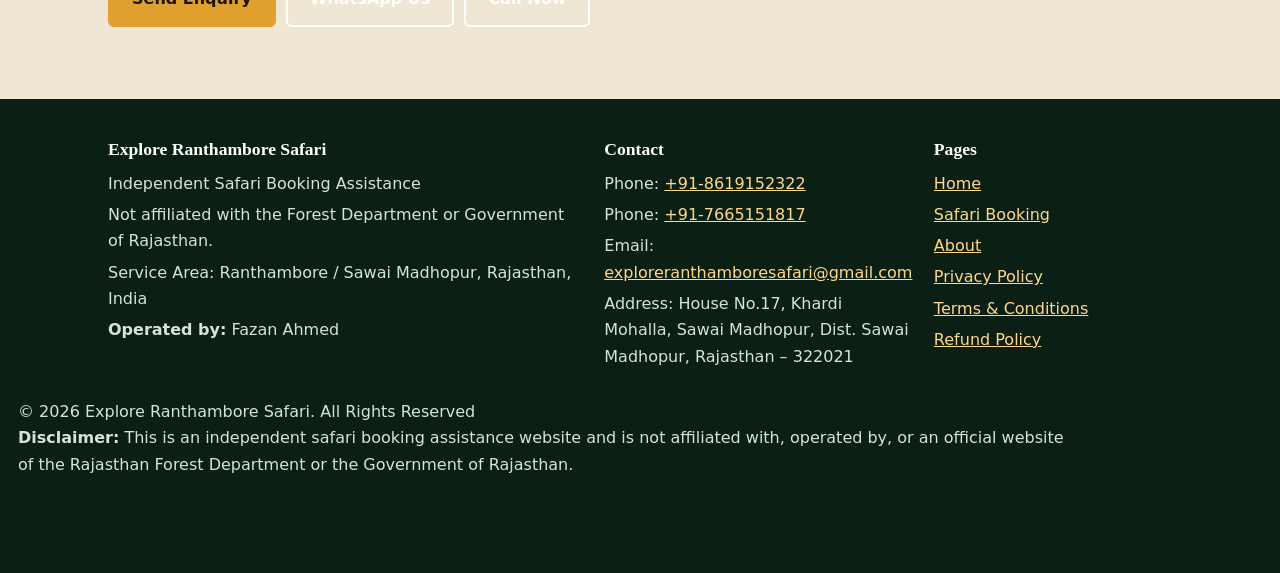
==== commit 347f193c: "Fixed policy" ====
--- a/index.html
+++ b/index.html
@@ -4,7 +4,7 @@
 <head>
   <meta charset="utf-8">
   <meta name="viewport" content="width=device-width, initial-scale=1">
-  <title>Ranthambore Safari Booking Assistance | Explore Ranthambore Safari</title>
+  <title>Independent Ranthambore Safari Booking Assistance | Explore Ranthambore Safari</title>
   <meta name="google-site-verification" content="o9QrPeYR7BBC-E-UnfihSdbV8ZrQzfW-jdiJ4M8yx78" />
 
   <meta name="description"
@@ -15,10 +15,10 @@
 
   <meta property="og:type" content="website">
   <meta property="og:site_name" content="Explore Ranthambore Safari">
-  <meta property="og:title" content="Ranthambore Safari Booking | Explore Ranthambore Safari">
+  <meta property="og:title" content="Independent Ranthambore Safari Booking Assistance | Explore Ranthambore Safari">
   <meta property="og:description"
     content="Independent booking assistance for Ranthambore Gypsy and Canter safari enquiries. Private service, not affiliated with the Forest Department.">
-  <meta property="og:url" content=" https://exploreranthamboresafari.in/">
+  <meta property="og:url" content="https://exploreranthamboresafari.in/">
 
   <meta property="og:image" content="https://exploreranthamboresafari.in/images/og-image.jpg">
   <meta property="og:image:width" content="1200">
@@ -62,12 +62,18 @@
       </nav>
     </div>
   </header>
+  <div class="notice">
+    <div class="wrap"><strong>Independent Safari Booking Assistance — We are a private service and are not affiliated
+        with the Forest Department or Government of Rajasthan.</strong></div>
+  </div>
 
   <main id="main">
 
     <section class="hero">
       <div class="wrap">
-        <h1>Ranthambore Safari Booking Assistance</h1>
+        <h1>Independent Ranthambore Safari Booking Assistance</h1>
+        <p class="hero-text"><strong>We are an independent private agent. We are not the Forest Department or any
+            government booking portal.</strong> We help you request safari tickets on your behalf.</p>
         <p>Plan your Ranthambore safari with independent booking assistance for Gypsy and Canter safari enquiries.</p>
         <div class="cta"><a class="btn btn-a" href="/safari-booking.html#enquiry">Send Safari Enquiry</a><a
             class="btn btn-l" data-wa href="https://wa.me/message/SUCM2DBCG7WPD1" target="_blank"
@@ -75,11 +81,6 @@
         </div>
       </div>
     </section>
-
-    <div class="notice">
-      <div class="wrap"><strong>Independent Safari Booking Assistance — We are a private service and are not affiliated
-          with the Forest Department or Government of Rajasthan.</strong></div>
-    </div>
 
     <section class="sec">
       <div class="wrap">
@@ -114,8 +115,8 @@
             <div class="pkg-price">&#8377;2,250 <span>/ Seat (Indian)</span></div>
             <div class="pkg-price" style="font-size: 1.15rem; margin-top: 4px;">&#8377;5,500 <span>/ Seat
                 (Foreigner)</span></div>
-          
-             <div class="pkg-per">per person, all-inclusive (ticket, our assistance charge &amp; taxes)</div>
+
+            <div class="pkg-per">per person, all-inclusive (ticket, our assistance charge &amp; taxes)</div>
 
             <ul class="pkg-features">
               <li><strong>Seating:</strong> Open 6-seater Gypsy</li>
@@ -123,8 +124,10 @@
               <li><strong>Monsoon:</strong> During July, Aug &amp; Sept only Zones 6 to 10 remain open</li>
               <li><strong>Timings:</strong> Morning 7:00 AM &ndash; 10:30 AM | Evening 2:00 PM &ndash; 5:30 PM (varies
                 seasonally)</li>
-              <li><strong>Included in the ticket price:</strong> Park entry permit, seat in the Forest Department Gypsy, driver, guide fee &amp; applicable taxes. Vehicle, driver and guide are allotted by the park authorities.</li>
-              
+              <li><strong>Included in the ticket price:</strong> Park entry permit, seat in the Forest Department Gypsy,
+                driver, guide fee &amp; applicable taxes. Vehicle, driver and guide are allotted by the park
+                authorities.</li>
+
               <li><strong>Pick &amp; Drop:</strong> Not included from hotels</li>
               <li><strong>Document Requirement:</strong> valid Govt ID mandatory for permit issuance</li>
             </ul>
@@ -141,7 +144,7 @@
             <div class="pkg-price">&#8377;1,290 <span>/ Seat (Indian)</span></div>
             <div class="pkg-price" style="font-size: 1.15rem; margin-top: 4px;">&#8377;5,000 <span>/ Seat
                 (Foreigner)</span></div>
-            
+
             <div class="pkg-per">per person, all-inclusive (ticket, our assistance charge &amp; taxes)</div>
 
             <ul class="pkg-features">
@@ -150,8 +153,10 @@
               <li><strong>Monsoon:</strong> During July, Aug &amp; Sept only Zones 6 to 10 remain open</li>
               <li><strong>Timings:</strong> Morning 7:00 AM &ndash; 10:30 AM | Evening 2:00 PM &ndash; 5:30 PM (varies
                 seasonally)</li>
-              <li><strong>Included in the ticket price:</strong> Park entry permit, seat in the Forest Department Canter, driver, guide fee &amp; applicable taxes. Vehicle, driver and guide are allotted by the park authorities.</li>
-              
+              <li><strong>Included in the ticket price:</strong> Park entry permit, seat in the Forest Department
+                Canter, driver, guide fee &amp; applicable taxes. Vehicle, driver and guide are allotted by the park
+                authorities.</li>
+
               <li><strong>Pick &amp; Drop:</strong> Not included from hotels</li>
               <li><strong>Document Requirement:</strong> valid Govt ID mandatory for permit issuance</li>
             </ul>
@@ -171,7 +176,6 @@
 
         <!-- Transparent, Policy-Compliant Disclaimer -->
         <p class="muted">
-        
           All rates are per person. Price shown is the total per seat and includes the Forest Department ticket charge,
           our booking assistance charge and applicable taxes. Rates differ for Indian and Foreign nationals as set by
           the park authorities. We confirm the exact total in writing before payment, and no other charge is added after
@@ -289,8 +293,6 @@
       </div>
     </section>
 
-
-
     <section class="sec">
       <div class="wrap">
         <h2>Frequently asked questions</h2>
@@ -317,8 +319,8 @@
           </details>
           <details>
             <summary>What information is required for a safari enquiry?</summary>
-            <p>Your name, mobile number, safari date, Nationality, number of guests, safari type (Gypsy or Canter) and preferred
-              shift (morning or afternoon). Further details may be requested for booking.</p>
+            <p>Your name, mobile number, safari date, nationality, number of guests, safari type (Gypsy or Canter) and
+              preferred shift (morning or afternoon). Further details may be requested for booking.</p>
           </details>
           <details>
             <summary>What does your price include?</summary>
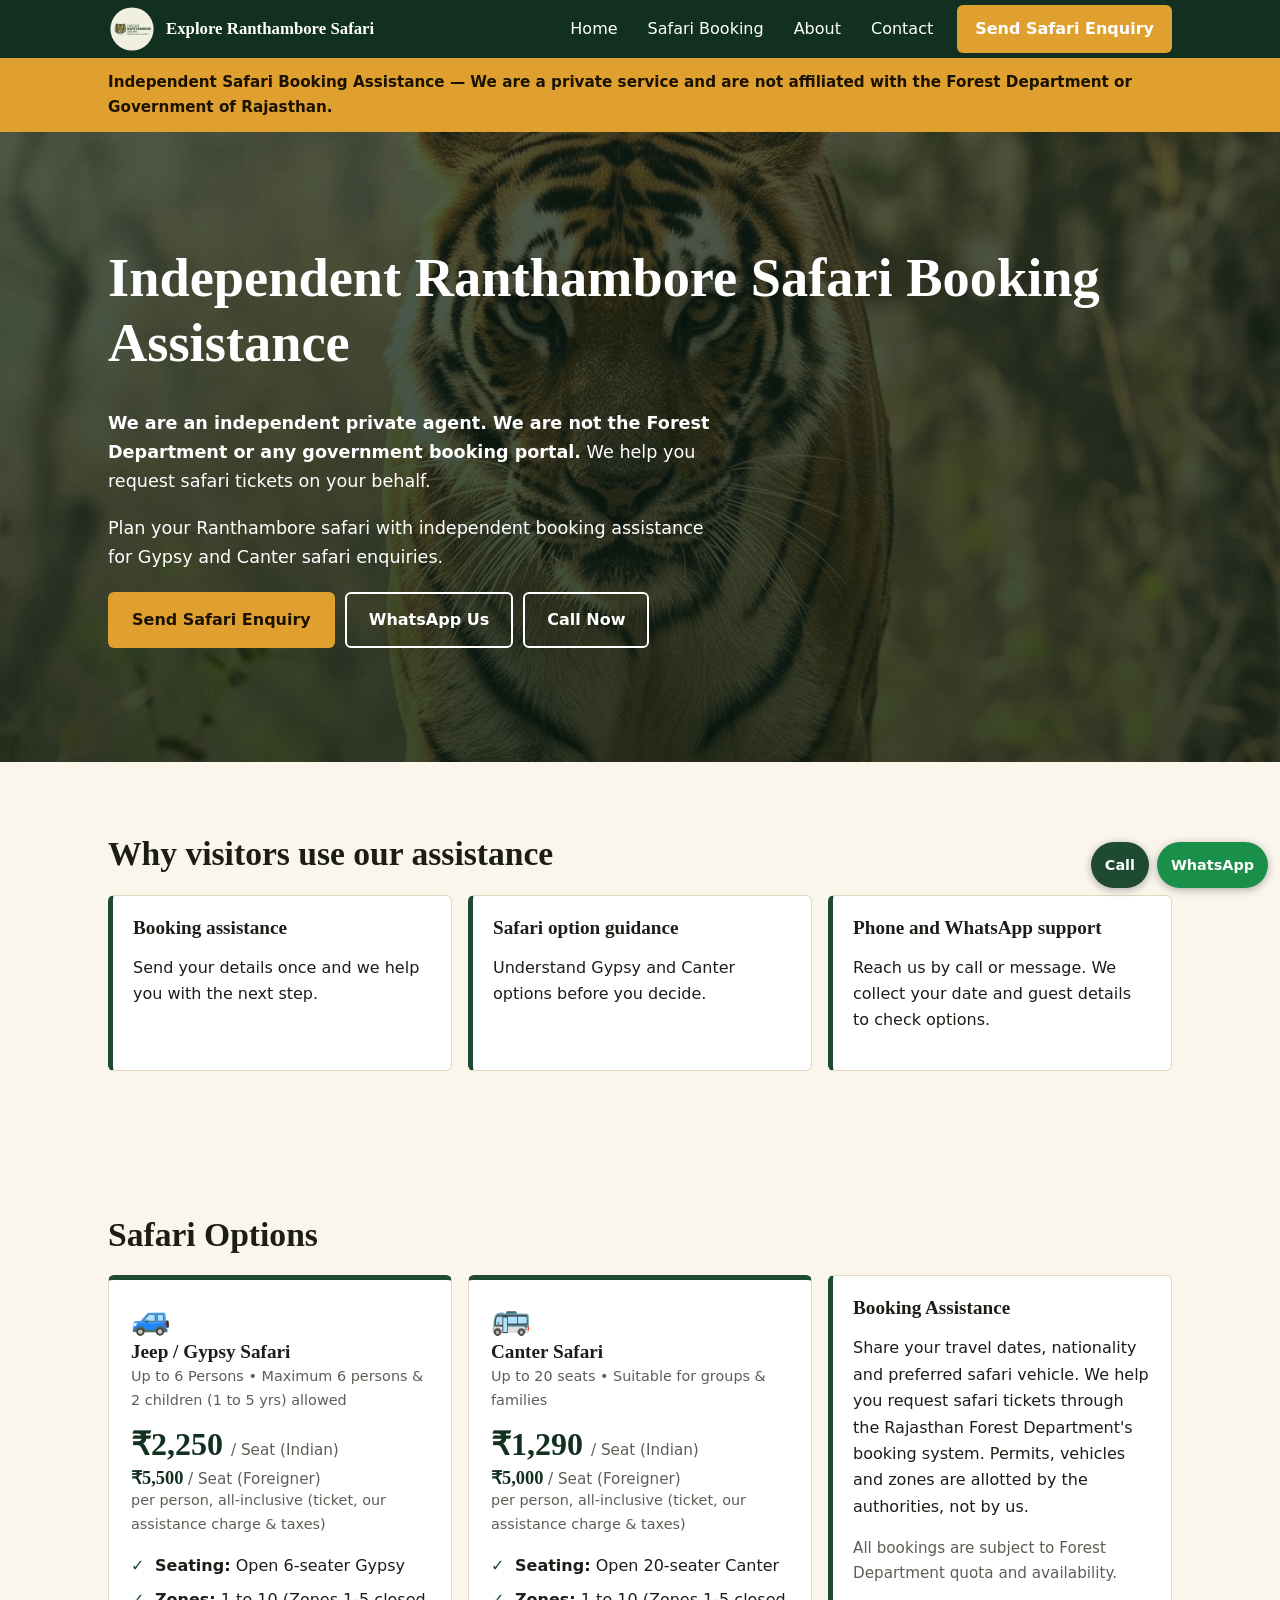
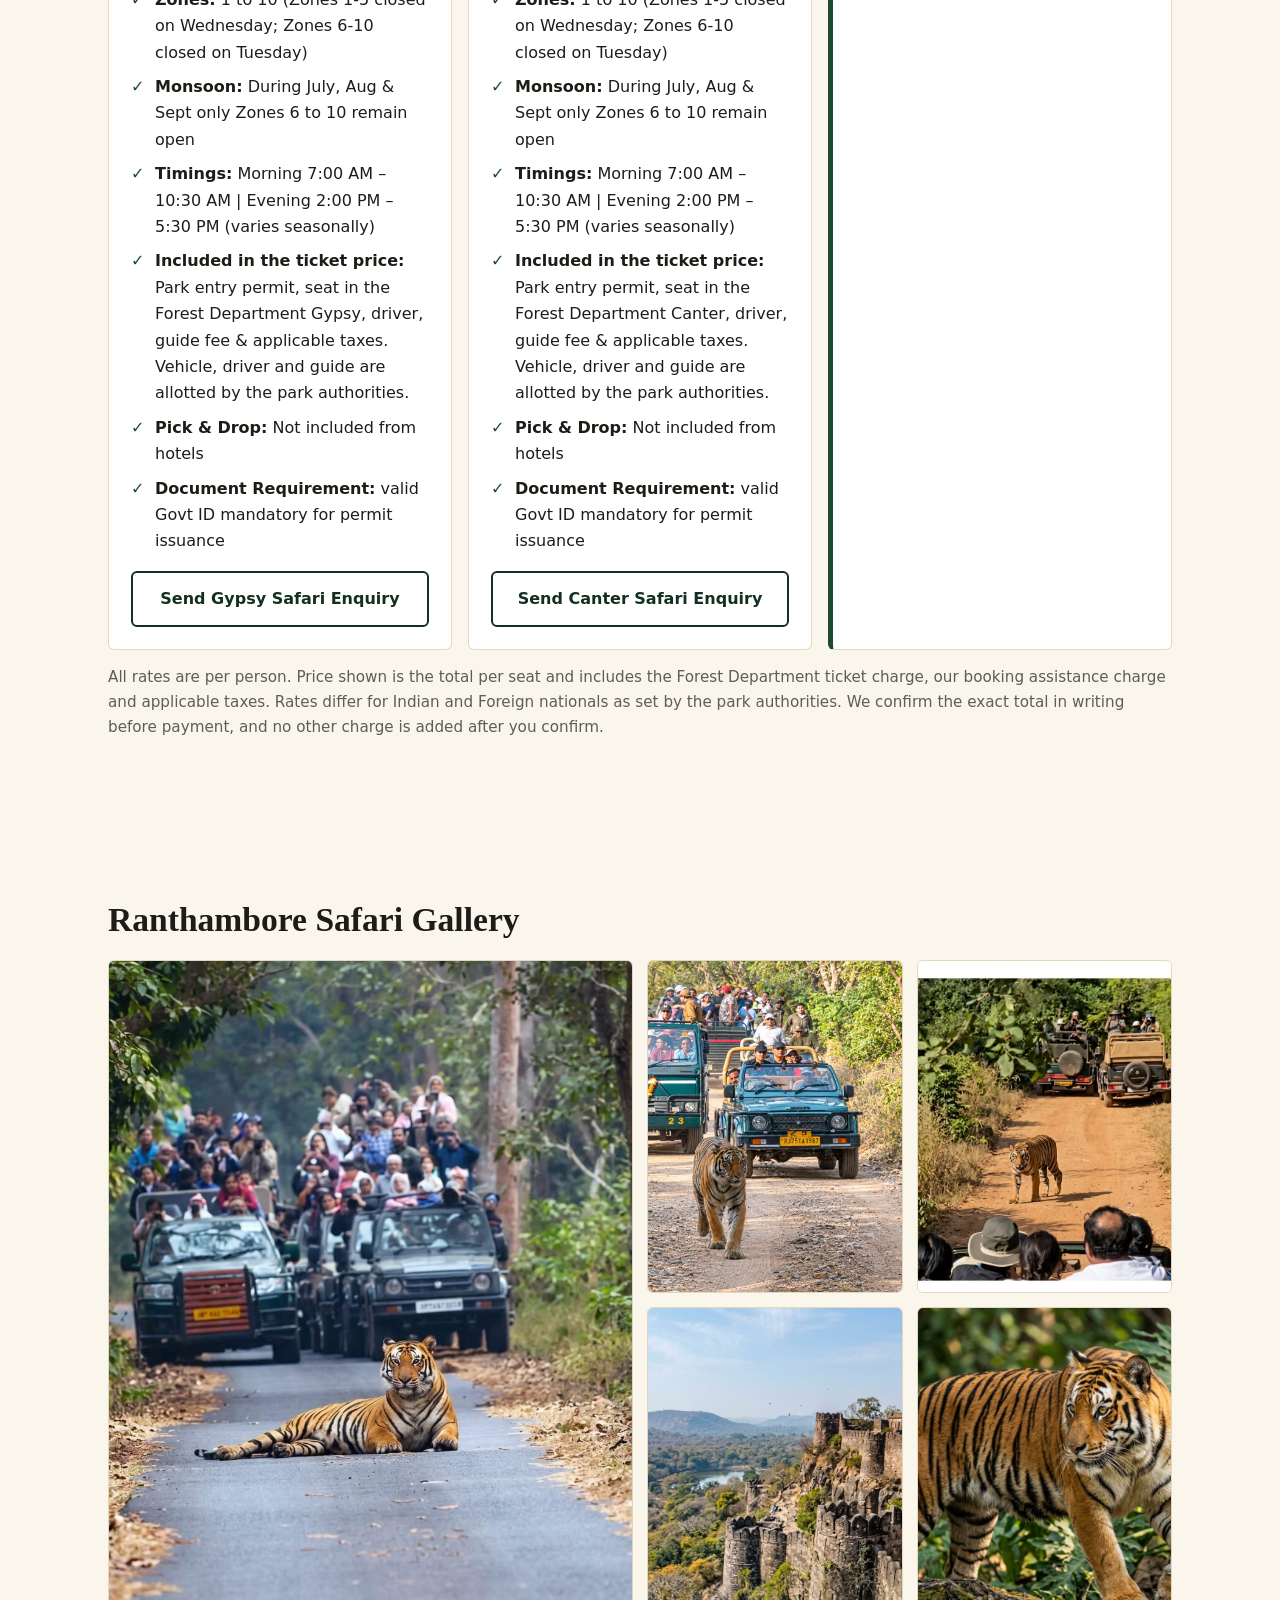
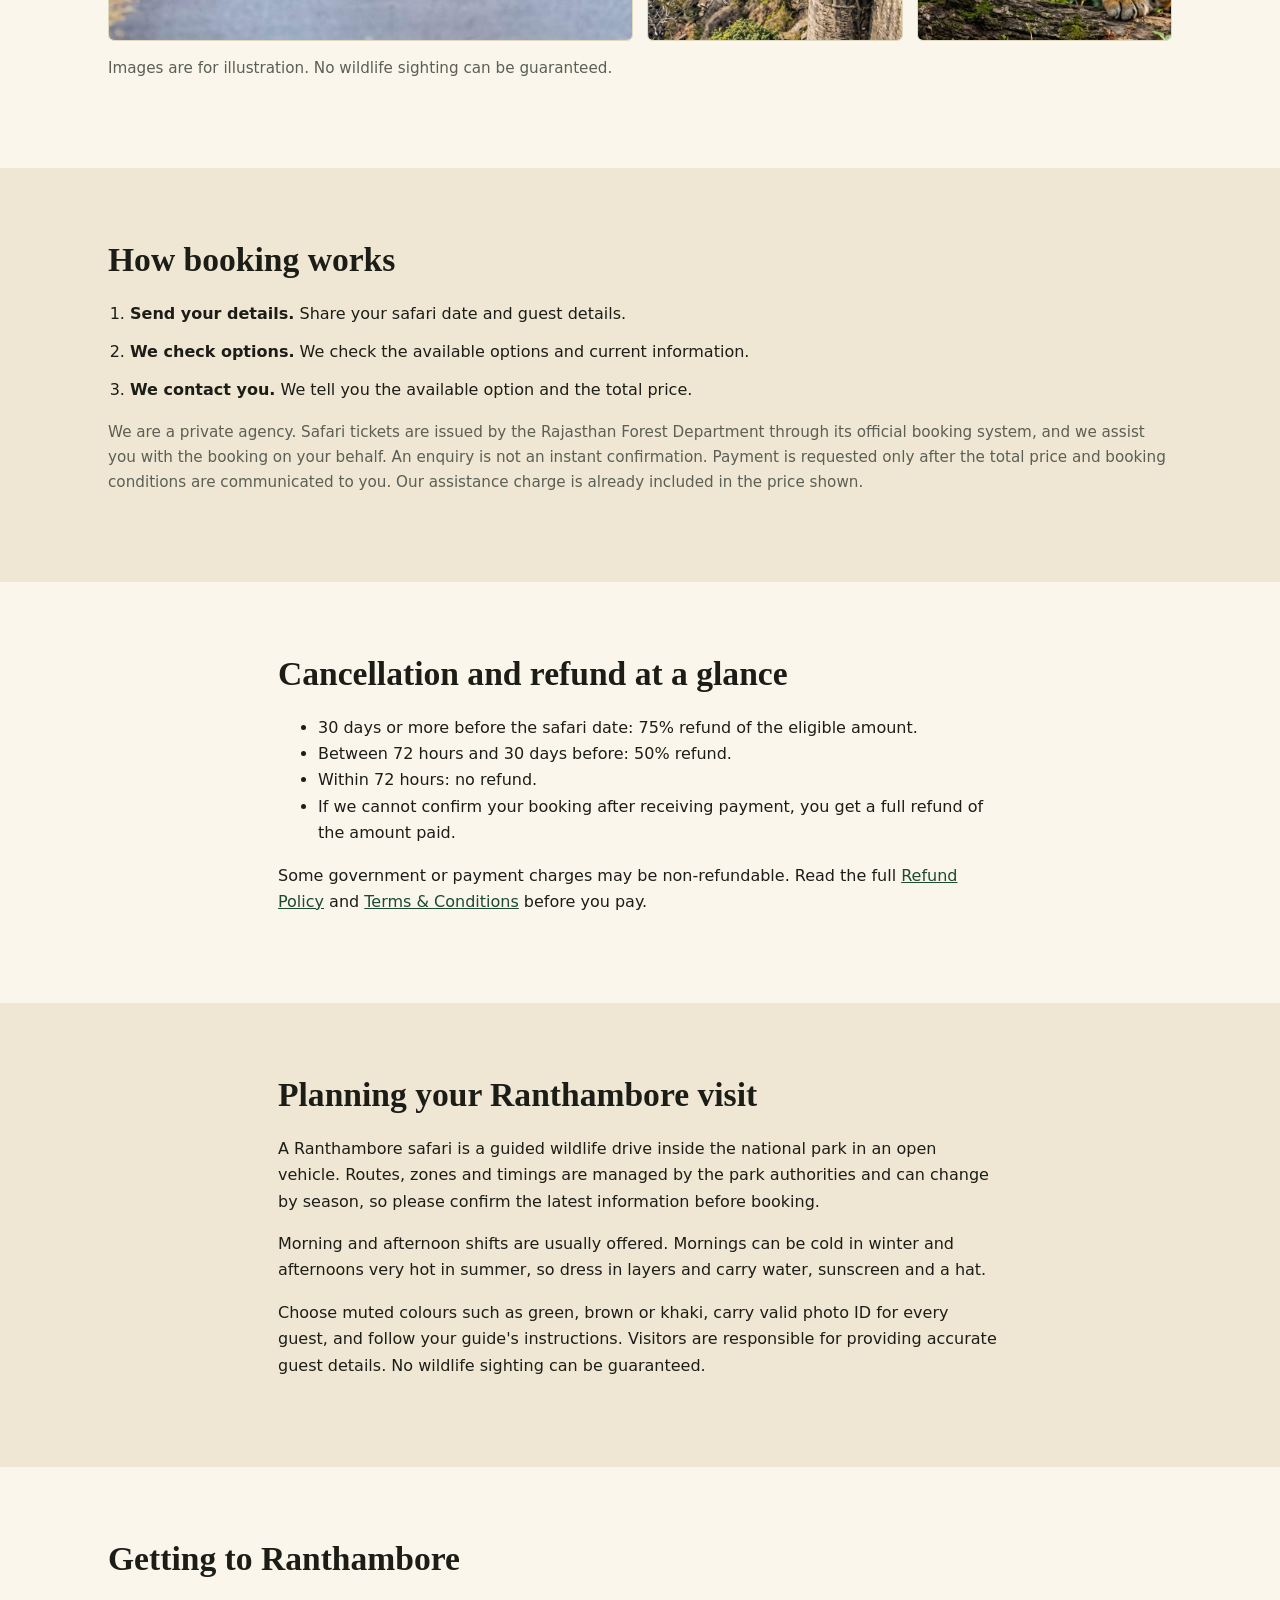
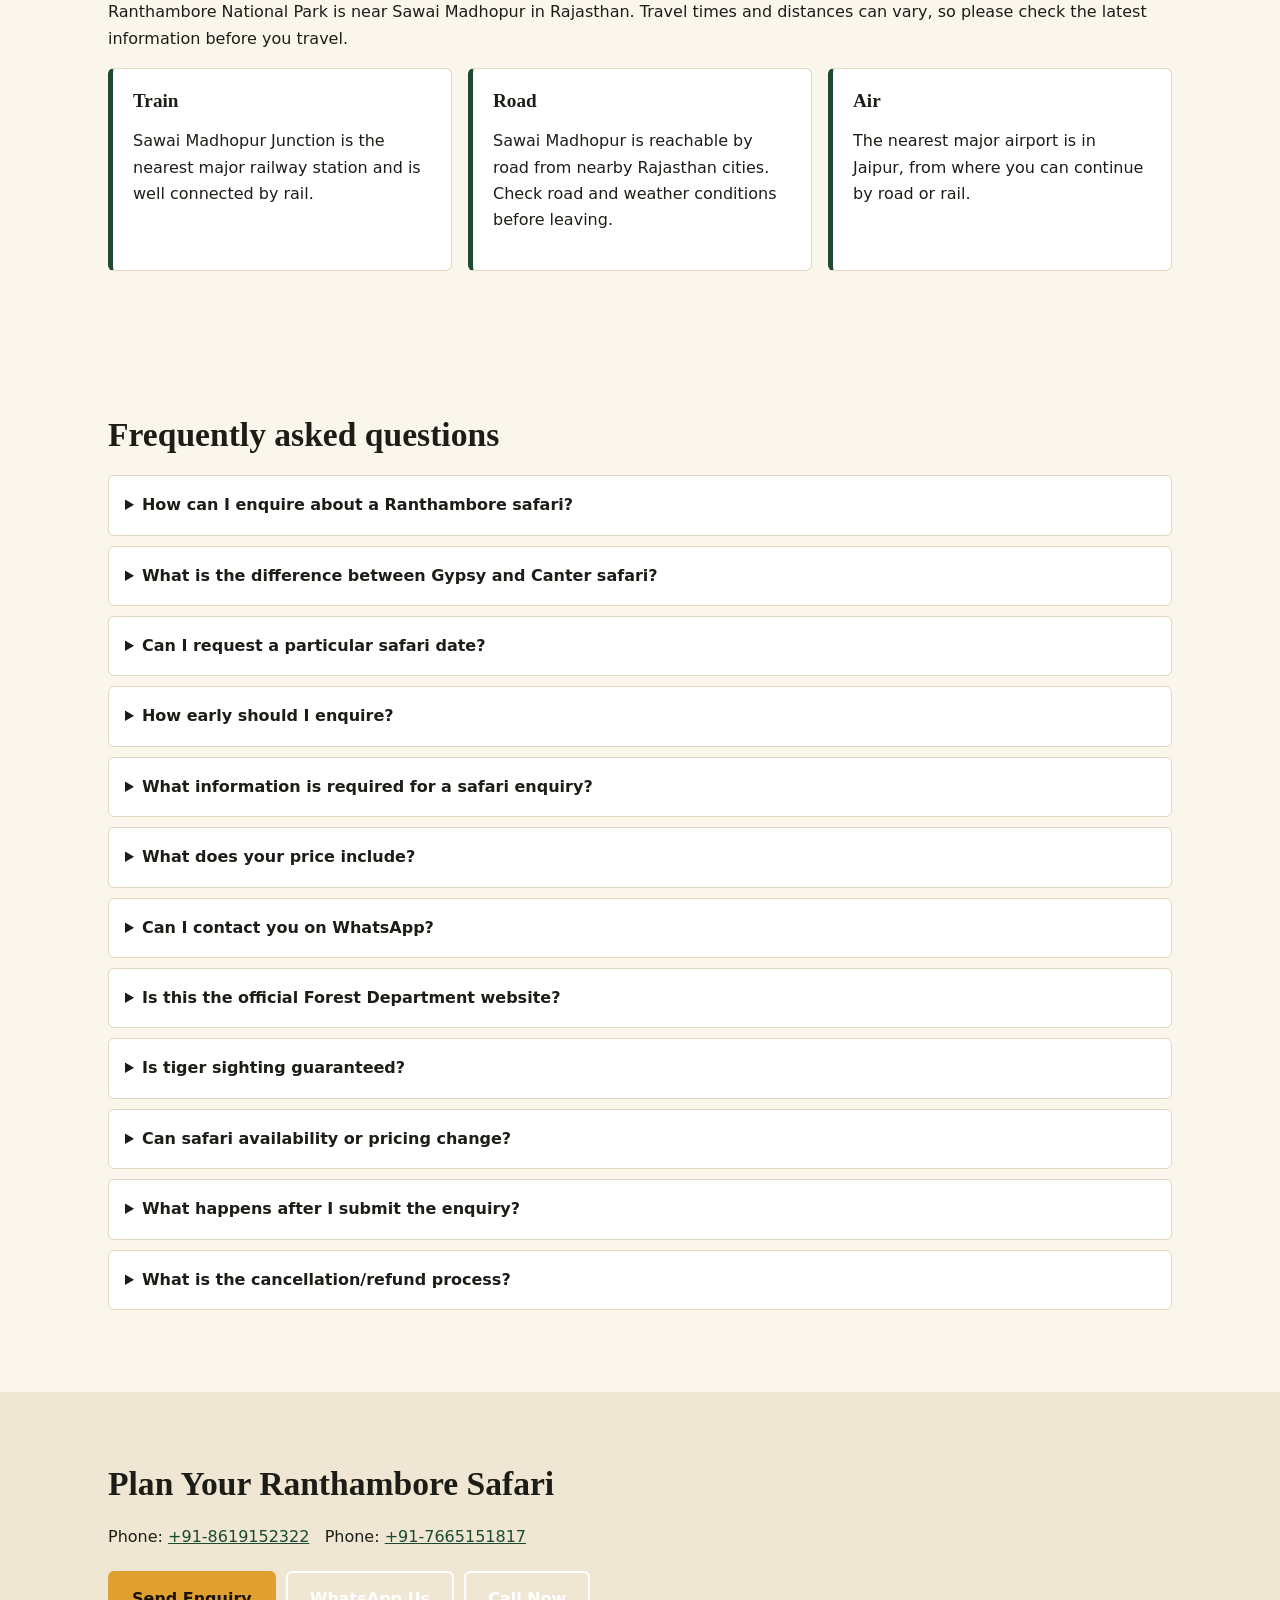
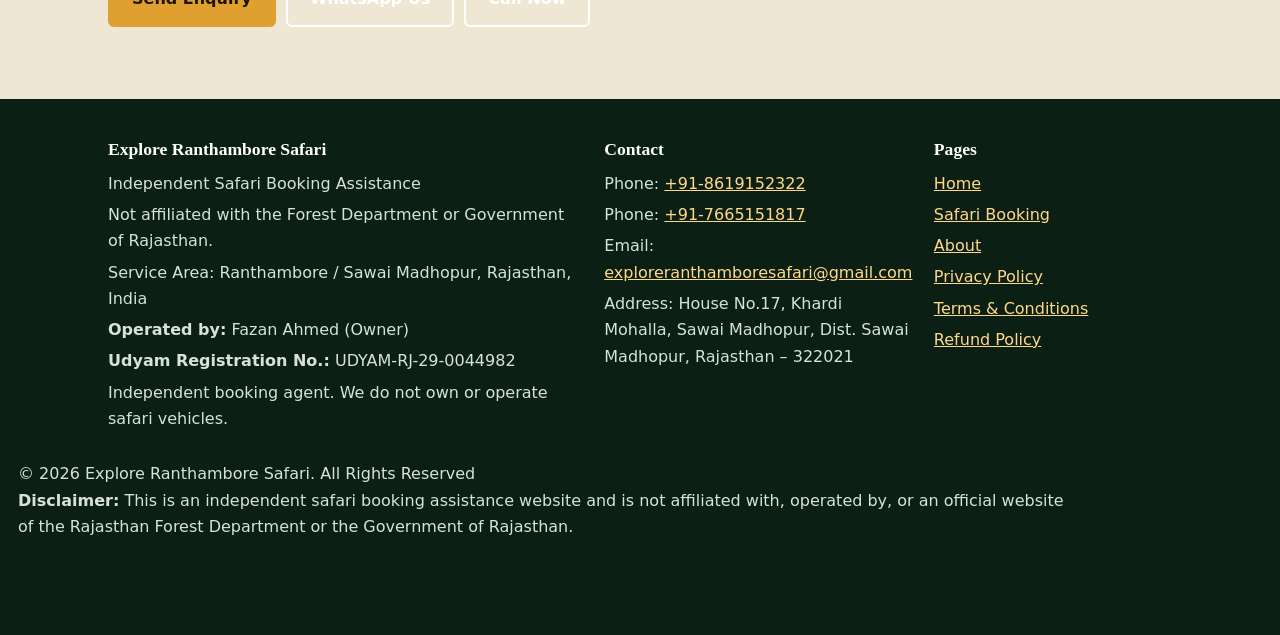
==== commit ecadce98: "Add budiness document" ====
--- a/index.html
+++ b/index.html
@@ -110,7 +110,7 @@
           <article class="pkg-card" id="gypsy">
             <div class="pkg-icon" aria-hidden="true">&#128665;</div>
             <h3 class="pkg-name">Jeep / Gypsy Safari</h3>
-            <div class="pkg-type">Up to 6 Persons &bull; Max 6 persons &amp; 2 children (1 to 5 yrs) allowed</div>
+            <div class="pkg-type">Up to 6 Persons &bull; Maximum 6 persons &amp; 2 children (1 to 5 yrs) allowed</div>
 
             <div class="pkg-price">&#8377;2,250 <span>/ Seat (Indian)</span></div>
             <div class="pkg-price" style="font-size: 1.15rem; margin-top: 4px;">&#8377;5,500 <span>/ Seat
@@ -139,7 +139,7 @@
           <article class="pkg-card" id="canter">
             <div class="pkg-icon" aria-hidden="true">&#128652;</div>
             <h3 class="pkg-name">Canter Safari</h3>
-            <div class="pkg-type">Up to 20 seats &bull; Group safari option, suitable for families</div>
+            <div class="pkg-type">Up to 20 seats &bull; Suitable for groups & families</div>
 
             <div class="pkg-price">&#8377;1,290 <span>/ Seat (Indian)</span></div>
             <div class="pkg-price" style="font-size: 1.15rem; margin-top: 4px;">&#8377;5,000 <span>/ Seat
@@ -365,8 +365,8 @@
     <section class="sec alt">
       <div class="wrap">
         <h2>Plan Your Ranthambore Safari</h2>
-        <p>Phone: <a data-tel="primary" href="tel:+918619152322">+91-8619152322</a> &nbsp; Phone: <a data-tel="secondary"
-            href="tel:+917665151817">+91-7665151817</a></p>
+        <p>Phone: <a data-tel="primary" href="tel:+918619152322">+91-8619152322</a> &nbsp; Phone: <a
+            data-tel="secondary" href="tel:+917665151817">+91-7665151817</a></p>
         <div class="cta"><a class="btn btn-a" href="/safari-booking.html#enquiry">Send Enquiry</a><a class="btn btn-l"
             data-wa href="https://wa.me/message/SUCM2DBCG7WPD1" target="_blank" rel="noopener">WhatsApp Us</a><a
             class="btn btn-l" data-tel="primary" href="tel:+918619152322">Call Now</a></div>
@@ -384,8 +384,12 @@
         <p>Service Area: Ranthambore / Sawai Madhopur, Rajasthan, India</p>
         <p>
           <strong>Operated by:</strong>
-          <span>Fazan Ahmed</span>
+          <!-- <span>Fazan Ahmed</span> -->
+          <span>Fazan Ahmed (Owner)</span>
         </p>
+        <p><strong>Udyam Registration No.:</strong> UDYAM-RJ-29-0044982</p>
+        <p>Independent booking agent. We do not own or operate safari vehicles.</p>
+
       </div>
       <div id="contact">
         <h2>Contact</h2>
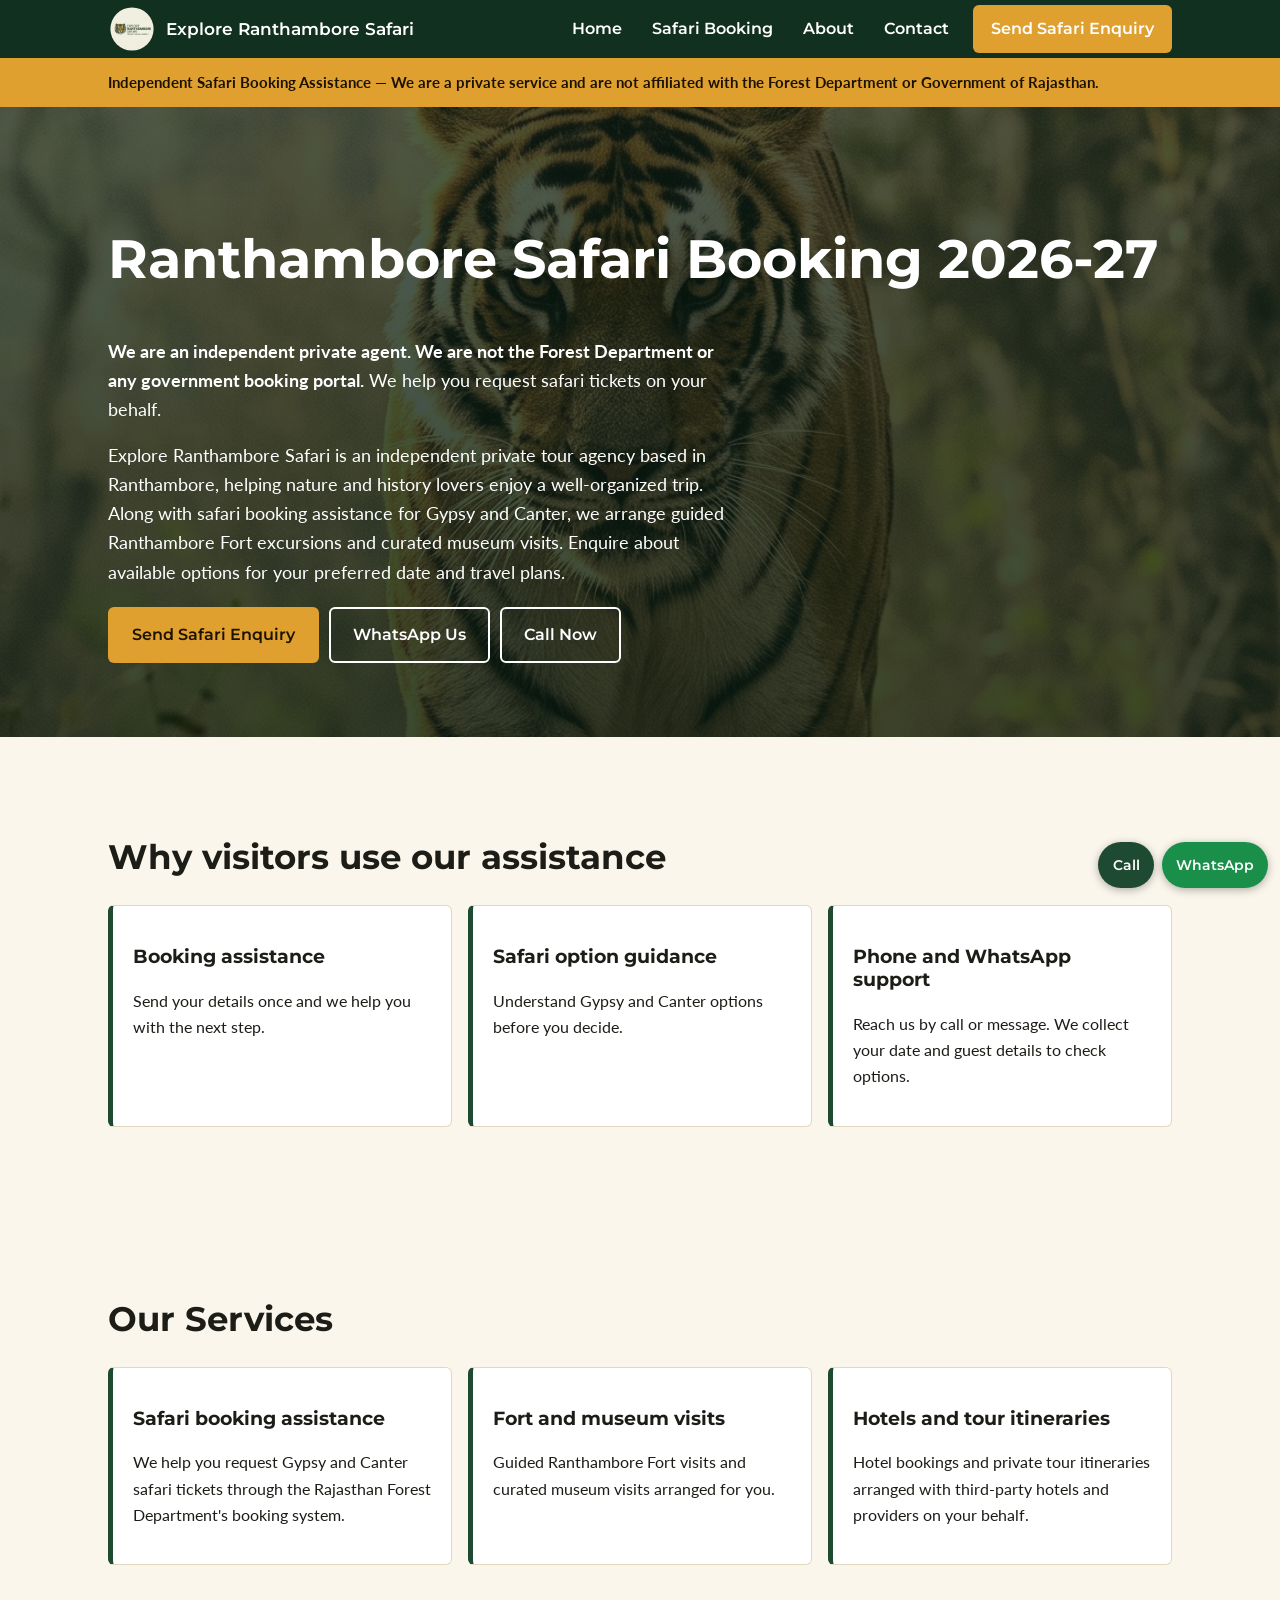
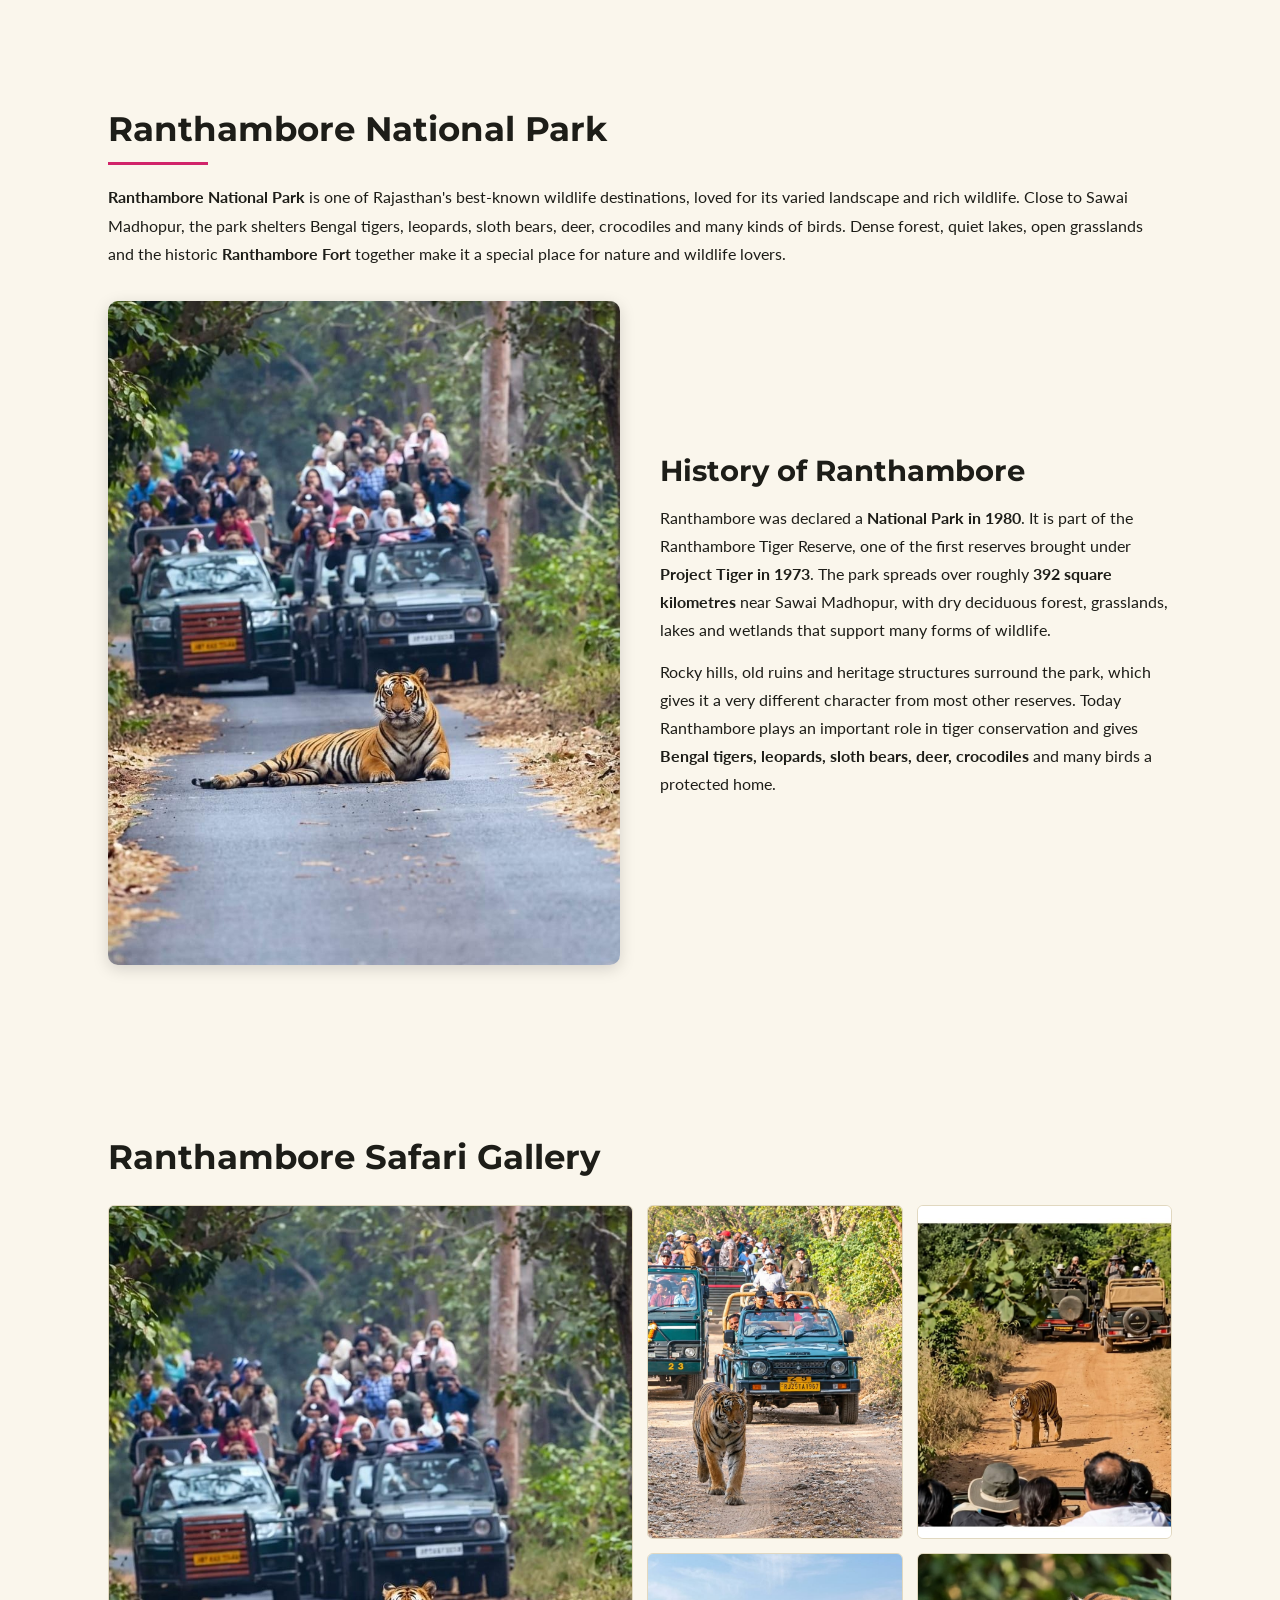
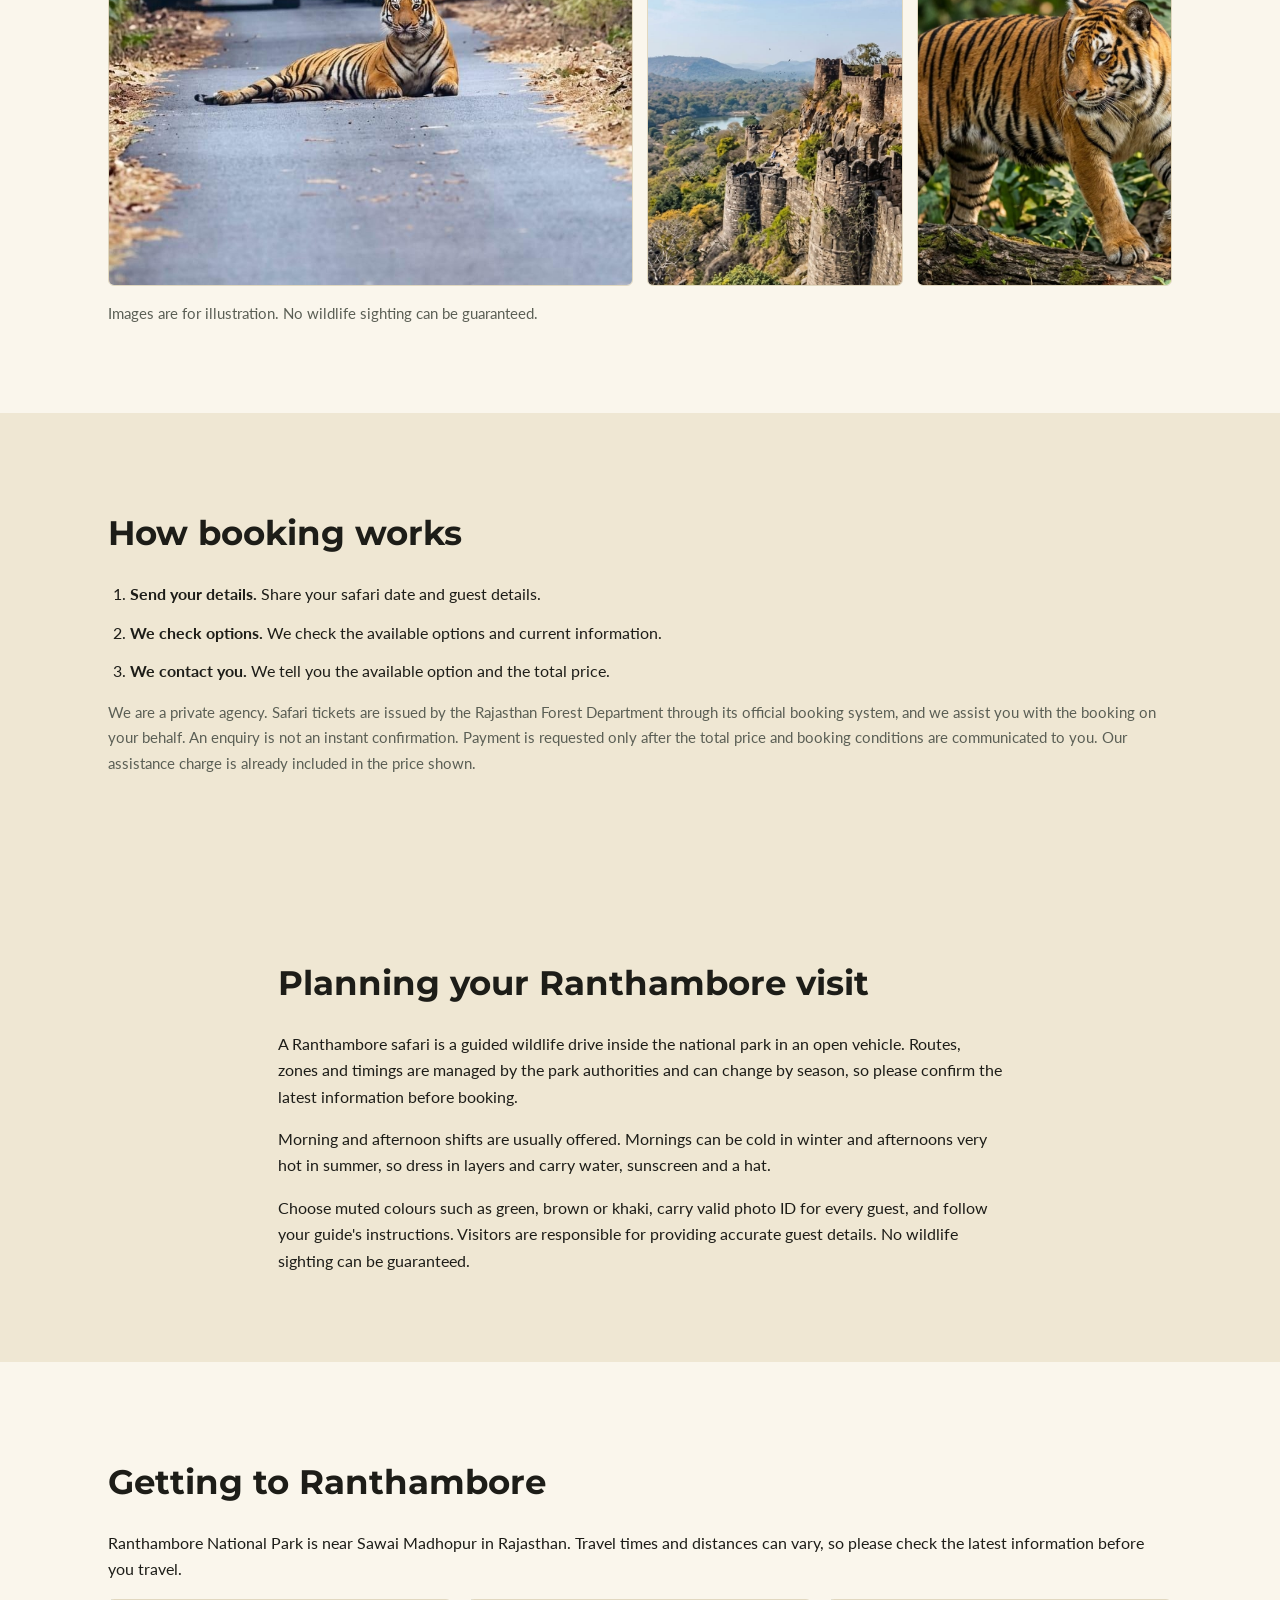
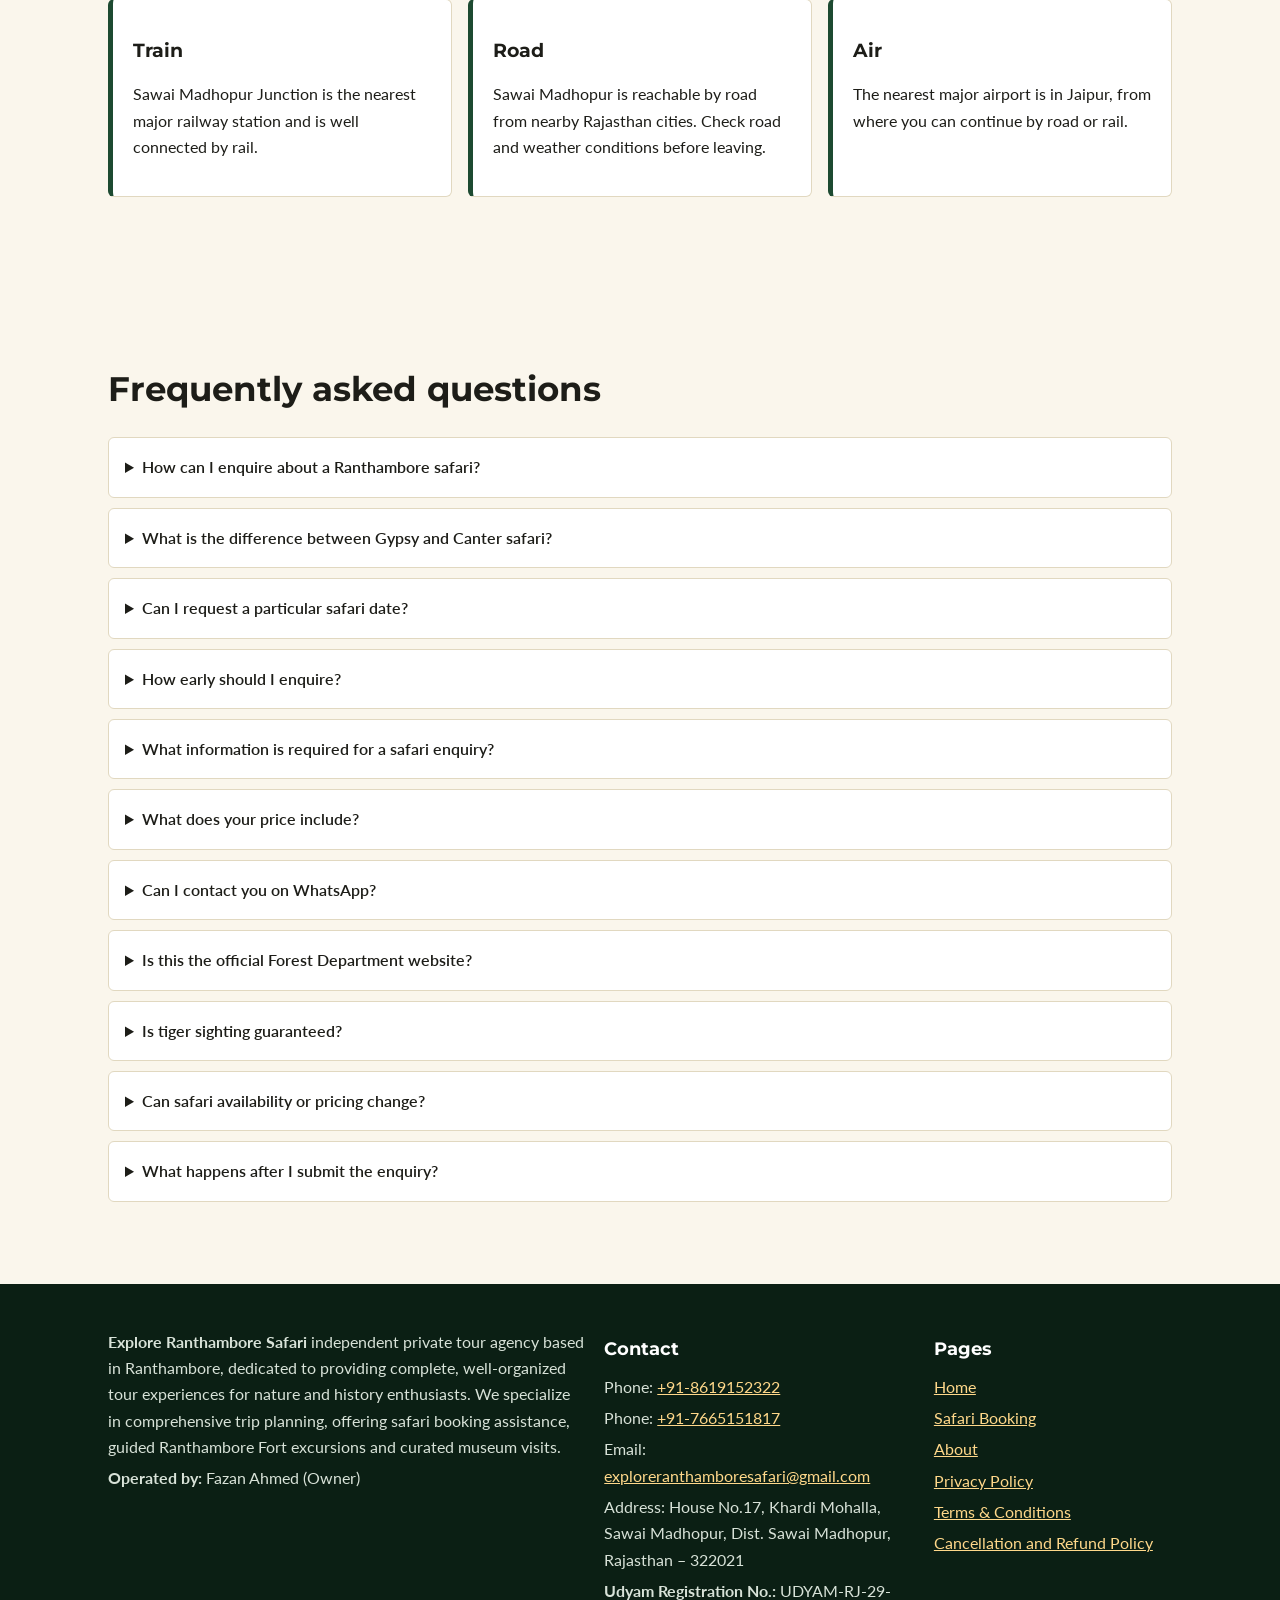
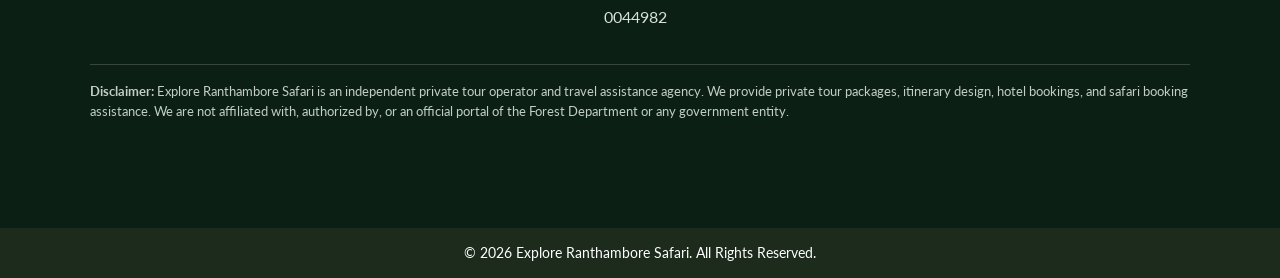
==== commit a83dab05: "update website pages" ====
--- a/index.html
+++ b/index.html
@@ -26,6 +26,18 @@
   <meta property="og:image:alt" content="Explore Ranthambore Safari - independent safari booking assistance">
   <meta name="twitter:card" content="summary_large_image">
 
+
+
+  <!-- font familu -->
+
+  <link rel="preconnect" href="https://fonts.googleapis.com">
+  <link rel="preconnect" href="https://fonts.gstatic.com" crossorigin>
+
+  <link
+    href="https://fonts.googleapis.com/css2?family=Lato:wght@400;500;600;700&family=Montserrat:wght@500;600;700&display=swap"
+    rel="stylesheet">
+
+
   <link rel="icon" href="/images/favicon.png">
   <link rel="stylesheet" href="/style.css">
   <script src="/script.js" defer></script>
@@ -39,6 +51,63 @@
 
     gtag('config', 'G-7NSGEC7127');
   </script>
+
+  <!-- Styles for the National Park / History section -->
+  <style>
+    .park-sec h2.park-title {
+      margin: 0 0 18px;
+    }
+
+    .park-sec h2.park-title::after {
+      content: "";
+      display: block;
+      width: 100px;
+      height: 3px;
+      background: #d1246a;
+      margin-top: 12px;
+    }
+
+    .park-intro {
+      line-height: 1.8;
+      margin: 0 0 32px;
+    }
+
+    .park-row {
+      display: grid;
+      grid-template-columns: 1fr 1fr;
+      gap: 40px;
+      align-items: center;
+    }
+
+    .park-img img {
+      display: block;
+      width: 100%;
+      height: auto;
+      border-radius: 10px;
+      box-shadow: 0 4px 16px rgba(0, 0, 0, .15);
+    }
+
+    .park-text h3 {
+      margin: 0 0 16px;
+      font-size: 1.8rem;
+    }
+
+    .park-text p {
+      line-height: 1.75;
+      margin: 0 0 14px;
+    }
+
+    @media (max-width: 800px) {
+      .park-row {
+        grid-template-columns: 1fr;
+        gap: 22px;
+      }
+
+      .park-text h3 {
+        font-size: 1.5rem;
+      }
+    }
+  </style>
 
 </head>
 
@@ -71,10 +140,14 @@
 
     <section class="hero">
       <div class="wrap">
-        <h1>Independent Ranthambore Safari Booking Assistance</h1>
+        <h1> Ranthambore Safari Booking 2026-27</h1>
         <p class="hero-text"><strong>We are an independent private agent. We are not the Forest Department or any
             government booking portal.</strong> We help you request safari tickets on your behalf.</p>
-        <p>Plan your Ranthambore safari with independent booking assistance for Gypsy and Canter safari enquiries.</p>
+
+        <p>Explore Ranthambore Safari is an independent private tour agency based in Ranthambore, helping nature and
+          history lovers enjoy a well-organized trip. Along with safari booking assistance for Gypsy and Canter, we
+          arrange guided Ranthambore Fort excursions and curated museum visits. Enquire about available options for
+          your preferred date and travel plans.</p>
         <div class="cta"><a class="btn btn-a" href="/safari-booking.html#enquiry">Send Safari Enquiry</a><a
             class="btn btn-l" data-wa href="https://wa.me/message/SUCM2DBCG7WPD1" target="_blank"
             rel="noopener">WhatsApp Us</a><a class="btn btn-l" data-tel="primary" href="tel:+918619152322">Call Now</a>
@@ -101,89 +174,61 @@
         </div>
       </div>
     </section>
-
     <section class="sec">
       <div class="wrap">
-        <h2>Safari Options</h2>
+        <h2>Our Services</h2>
         <div class="grid3">
-          <!-- Gypsy Safari Card -->
-          <article class="pkg-card" id="gypsy">
-            <div class="pkg-icon" aria-hidden="true">&#128665;</div>
-            <h3 class="pkg-name">Jeep / Gypsy Safari</h3>
-            <div class="pkg-type">Up to 6 Persons &bull; Maximum 6 persons &amp; 2 children (1 to 5 yrs) allowed</div>
-
-            <div class="pkg-price">&#8377;2,250 <span>/ Seat (Indian)</span></div>
-            <div class="pkg-price" style="font-size: 1.15rem; margin-top: 4px;">&#8377;5,500 <span>/ Seat
-                (Foreigner)</span></div>
-
-            <div class="pkg-per">per person, all-inclusive (ticket, our assistance charge &amp; taxes)</div>
-
-            <ul class="pkg-features">
-              <li><strong>Seating:</strong> Open 6-seater Gypsy</li>
-              <li><strong>Zones:</strong> 1 to 10 (Zones 1-5 closed on Wednesday; Zones 6-10 closed on Tuesday)</li>
-              <li><strong>Monsoon:</strong> During July, Aug &amp; Sept only Zones 6 to 10 remain open</li>
-              <li><strong>Timings:</strong> Morning 7:00 AM &ndash; 10:30 AM | Evening 2:00 PM &ndash; 5:30 PM (varies
-                seasonally)</li>
-              <li><strong>Included in the ticket price:</strong> Park entry permit, seat in the Forest Department Gypsy,
-                driver, guide fee &amp; applicable taxes. Vehicle, driver and guide are allotted by the park
-                authorities.</li>
-
-              <li><strong>Pick &amp; Drop:</strong> Not included from hotels</li>
-              <li><strong>Document Requirement:</strong> valid Govt ID mandatory for permit issuance</li>
-            </ul>
-
-            <a class="btn btn-pkg btn-pkg-outline" href="/safari-booking.html#enquiry">Send Gypsy Safari Enquiry</a>
-          </article>
-
-          <!-- Canter Safari Card -->
-          <article class="pkg-card" id="canter">
-            <div class="pkg-icon" aria-hidden="true">&#128652;</div>
-            <h3 class="pkg-name">Canter Safari</h3>
-            <div class="pkg-type">Up to 20 seats &bull; Suitable for groups & families</div>
-
-            <div class="pkg-price">&#8377;1,290 <span>/ Seat (Indian)</span></div>
-            <div class="pkg-price" style="font-size: 1.15rem; margin-top: 4px;">&#8377;5,000 <span>/ Seat
-                (Foreigner)</span></div>
-
-            <div class="pkg-per">per person, all-inclusive (ticket, our assistance charge &amp; taxes)</div>
-
-            <ul class="pkg-features">
-              <li><strong>Seating:</strong> Open 20-seater Canter</li>
-              <li><strong>Zones:</strong> 1 to 10 (Zones 1-5 closed on Wednesday; Zones 6-10 closed on Tuesday)</li>
-              <li><strong>Monsoon:</strong> During July, Aug &amp; Sept only Zones 6 to 10 remain open</li>
-              <li><strong>Timings:</strong> Morning 7:00 AM &ndash; 10:30 AM | Evening 2:00 PM &ndash; 5:30 PM (varies
-                seasonally)</li>
-              <li><strong>Included in the ticket price:</strong> Park entry permit, seat in the Forest Department
-                Canter, driver, guide fee &amp; applicable taxes. Vehicle, driver and guide are allotted by the park
-                authorities.</li>
-
-              <li><strong>Pick &amp; Drop:</strong> Not included from hotels</li>
-              <li><strong>Document Requirement:</strong> valid Govt ID mandatory for permit issuance</li>
-            </ul>
-
-            <a class="btn btn-pkg btn-pkg-outline" href="/safari-booking.html#enquiry">Send Canter Safari Enquiry</a>
-          </article>
-
-          <!-- Booking Assistance Card -->
-          <article class="card">
-            <h3>Booking Assistance</h3>
-            <p>Share your travel dates, nationality and preferred safari vehicle. We help you request safari tickets
-              through the Rajasthan Forest Department's booking system. Permits, vehicles and zones are allotted by the
-              authorities, not by us.</p>
-            <p class="muted">All bookings are subject to Forest Department quota and availability.</p>
-          </article>
-        </div>
-
-        <!-- Transparent, Policy-Compliant Disclaimer -->
-        <p class="muted">
-          All rates are per person. Price shown is the total per seat and includes the Forest Department ticket charge,
-          our booking assistance charge and applicable taxes. Rates differ for Indian and Foreign nationals as set by
-          the park authorities. We confirm the exact total in writing before payment, and no other charge is added after
-          you confirm.
-        </p>
-
-      </div>
-    </section>
+          <article class="card">
+            <h3>Safari booking assistance</h3>
+            <p>We help you request Gypsy and Canter safari tickets through the Rajasthan Forest Department's booking
+              system.</p>
+          </article>
+          <article class="card">
+            <h3>Fort and museum visits</h3>
+            <p>Guided Ranthambore Fort visits and curated museum visits arranged for you.</p>
+          </article>
+          <article class="card">
+            <h3>Hotels and tour itineraries</h3>
+            <p>Hotel bookings and private tour itineraries arranged with third-party hotels and providers on your
+              behalf.</p>
+          </article>
+        </div>
+      </div>
+    </section>
+
+    <!-- ================= RANTHAMBORE NATIONAL PARK / HISTORY SECTION (START) ================= -->
+    <section class="sec park-sec" id="national-park">
+      <div class="wrap">
+
+        <h2 class="park-title">Ranthambore National Park</h2>
+        <p class="park-intro"><strong>Ranthambore National Park</strong> is one of Rajasthan's best-known wildlife
+          destinations, loved for its varied landscape and rich wildlife. Close to Sawai Madhopur, the park shelters
+          Bengal tigers, leopards, sloth bears, deer, crocodiles and many kinds of birds. Dense forest, quiet lakes,
+          open grasslands and the historic <strong>Ranthambore Fort</strong> together make it a special place for
+          nature and wildlife lovers.</p>
+
+        <div class="park-row">
+          <figure class="park-img" style="margin:0;">
+            <img src="/images/ranthambore-tiger.webp" alt="Bengal tiger standing in Ranthambore National Park"
+              width="1200" height="800" loading="lazy" decoding="async">
+          </figure>
+
+          <div class="park-text">
+            <h3>History of Ranthambore</h3>
+            <p>Ranthambore was declared a <strong>National Park in 1980</strong>. It is part of the Ranthambore Tiger
+              Reserve, one of the first reserves brought under <strong>Project Tiger in 1973</strong>. The park spreads
+              over roughly <strong>392 square kilometres</strong> near Sawai Madhopur, with dry deciduous forest,
+              grasslands, lakes and wetlands that support many forms of wildlife.</p>
+            <p>Rocky hills, old ruins and heritage structures surround the park, which gives it a very different
+              character from most other reserves. Today Ranthambore plays an important role in tiger conservation and
+              gives <strong>Bengal tigers, leopards, sloth bears, deer, crocodiles</strong> and many birds a protected
+              home.</p>
+          </div>
+        </div>
+
+      </div>
+    </section>
+    <!-- ================= RANTHAMBORE NATIONAL PARK / HISTORY SECTION (END) ================= -->
 
     <!-- ================= IMAGE GALLERY SECTION (START) ================= -->
     <section class="sec">
@@ -239,20 +284,6 @@
           its official booking system, and we assist you with the booking on your behalf. An enquiry is not an instant
           confirmation. Payment is requested only after the total price and booking conditions are communicated to you.
           Our assistance charge is already included in the price shown.</p>
-      </div>
-    </section>
-
-    <section class="sec">
-      <div class="wrap narrow">
-        <h2>Cancellation and refund at a glance</h2>
-        <ul>
-          <li>30 days or more before the safari date: 75% refund of the eligible amount.</li>
-          <li>Between 72 hours and 30 days before: 50% refund.</li>
-          <li>Within 72 hours: no refund.</li>
-          <li>If we cannot confirm your booking after receiving payment, you get a full refund of the amount paid.</li>
-        </ul>
-        <p>Some government or payment charges may be non-refundable. Read the full <a href="/refund-policy.html">Refund
-            Policy</a> and <a href="/terms-and-conditions.html">Terms &amp; Conditions</a> before you pay.</p>
       </div>
     </section>
 
@@ -351,45 +382,25 @@
             <p>We review your details, check the available options and contact you by phone or WhatsApp. Submitting an
               enquiry is not a booking confirmation.</p>
           </details>
-          <details>
-            <summary>What is the cancellation/refund process?</summary>
-            <p>Refund depends on how early you cancel: 75% of the eligible amount if 30 days or more before the safari
-              date, 50% if between 72 hours and 30 days, and no refund within 72 hours. Some charges may be
-              non-refundable. If we cannot confirm a booking after you have paid, the full amount is refunded. Please
-              read our <a href="/refund-policy.html">Refund Policy</a> before paying.</p>
-          </details>
-        </div>
-      </div>
-    </section>
-
-    <section class="sec alt">
-      <div class="wrap">
-        <h2>Plan Your Ranthambore Safari</h2>
-        <p>Phone: <a data-tel="primary" href="tel:+918619152322">+91-8619152322</a> &nbsp; Phone: <a
-            data-tel="secondary" href="tel:+917665151817">+91-7665151817</a></p>
-        <div class="cta"><a class="btn btn-a" href="/safari-booking.html#enquiry">Send Enquiry</a><a class="btn btn-l"
-            data-wa href="https://wa.me/message/SUCM2DBCG7WPD1" target="_blank" rel="noopener">WhatsApp Us</a><a
-            class="btn btn-l" data-tel="primary" href="tel:+918619152322">Call Now</a></div>
-      </div>
-    </section>
+        </div>
+      </div>
+    </section>
+
 
   </main>
 
   <footer class="ftr">
     <div class="wrap fgrid">
       <div>
-        <h2>Explore Ranthambore Safari</h2>
-        <p>Independent Safari Booking Assistance</p>
-        <p>Not affiliated with the Forest Department or Government of Rajasthan.</p>
-        <p>Service Area: Ranthambore / Sawai Madhopur, Rajasthan, India</p>
+
+        <p><strong>Explore Ranthambore Safari</strong> independent private tour agency based in Ranthambore, dedicated
+          to providing complete, well-organized tour experiences for nature and history enthusiasts. We specialize in
+          comprehensive trip planning, offering safari booking assistance, guided Ranthambore Fort excursions and
+          curated museum visits.</p>
         <p>
           <strong>Operated by:</strong>
-          <!-- <span>Fazan Ahmed</span> -->
           <span>Fazan Ahmed (Owner)</span>
         </p>
-        <p><strong>Udyam Registration No.:</strong> UDYAM-RJ-29-0044982</p>
-        <p>Independent booking agent. We do not own or operate safari vehicles.</p>
-
       </div>
       <div id="contact">
         <h2>Contact</h2>
@@ -398,6 +409,7 @@
         <p>Email: <a href="mailto:exploreranthamboresafari@gmail.com">exploreranthamboresafari@gmail.com</a></p>
         <p>Address: House No.17, Khardi Mohalla, Sawai Madhopur, Dist. Sawai Madhopur, Rajasthan &ndash;
           322021</p>
+        <p><strong>Udyam Registration No.:</strong> UDYAM-RJ-29-0044982</p>
       </div>
       <div>
         <h2>Pages</h2>
@@ -406,15 +418,19 @@
         <p><a href="/about.html">About</a></p>
         <p><a href="/privacy-policy.html">Privacy Policy</a></p>
         <p><a href="/terms-and-conditions.html">Terms &amp; Conditions</a></p>
-        <p><a href="/refund-policy.html">Refund Policy</a></p>
+        <p><a href="/terms-and-conditions.html">Cancellation and Refund Policy</a></p>
       </div>
     </div>
-    <p class="wrap copy">© <span id="year">2026</span> Explore Ranthambore Safari. All Rights Reserved
-      <br>
-      <strong>Disclaimer:</strong> This is an independent safari booking assistance website and is not
-      affiliated with, operated by, or an official website of the Rajasthan Forest Department or the Government of
-      Rajasthan.
-    </p>
+
+    <!-- Disclaimer -->
+
+    <div class="wrap ftr-disclaimer">
+      <p><strong>Disclaimer:</strong> Explore Ranthambore Safari is an independent private tour operator and travel
+        assistance agency. We provide private tour packages, itinerary design, hotel bookings, and safari booking
+        assistance. We are not affiliated with, authorized by, or an official portal of the Forest Department or any
+        government entity.
+      </p>
+    </div>
   </footer>
 
   <div class="float">
@@ -423,6 +439,13 @@
       aria-label="WhatsApp us">WhatsApp</a>
     <button class="fab fab-top" id="top" aria-label="Back to top" hidden>Top</button>
   </div>
+
+  <!-- Copyright: page ka bilkul last element -->
+  <div class="ftr-copy">
+    <div class="wrap">
+      <p>&copy; <span id="year">2026</span> Explore Ranthambore Safari. All Rights Reserved.</p>
+    </div>
+  </div>
 </body>
 
 </html>
--- a/style.css
+++ b/style.css
@@ -1,3 +1,5 @@
+@import url('https://fonts.googleapis.com/css2?family=Lato:wght@400;500;600;700&family=Montserrat:wght@500;600;700&display=swap');
+
 /* STYLE: dark forest green + amber + cream. Edit colours here. */
 :root {
   --g: #12301f;
@@ -31,7 +33,8 @@
 
 body {
   margin: 0;
-  font: 16px/1.65 system-ui, -apple-system, "Segoe UI", Roboto, sans-serif;
+  font-family: 'Lato', sans-serif;
+  font-weight: 400;
   color: var(--ink);
   background: var(--c);
   overflow-x: hidden
@@ -39,10 +42,16 @@
 
 h1,
 h2,
-h3 {
-  font-family: Georgia, "Times New Roman", serif;
-  line-height: 1.2;
-  margin: 0 0 .6em
+h3, h4, h5, h6 {
+  font-family: 'Montserrat', sans-serif;
+  font-weight: 700;
+}
+
+button,
+.btn,
+a.button {
+  font-family: 'Montserrat', sans-serif;
+  font-weight: 600;
 }
 
 h1 {
@@ -116,7 +125,7 @@
   gap: 10px;
   color: #fff;
   text-decoration: none;
-  font: 700 1.05rem Georgia, serif
+  font: 700 1.05rem 'Montserrat', sans-serif
 }
 
 .brand img {
@@ -375,7 +384,7 @@
   background: var(--img) center/cover, repeating-linear-gradient(115deg, var(--g) 0 18px, var(--g2) 18px 22px)
 }
 
-/* ===== FORM ===== */
+/* ===== FORM (base) ===== */
 form {
   display: grid;
   gap: 6px
@@ -432,6 +441,140 @@
   aspect-ratio: 16/9
 }
 
+/* ===== ENQUIRY FORM (new design) ===== */
+.enq-card {
+  margin-top: 22px;
+  background: #fff;
+  border: 1px solid #e1d8c0;
+  border-top: 5px solid var(--g2);
+  border-radius: 10px;
+  padding: 24px 20px;
+  box-shadow: 0 6px 22px rgba(18, 48, 31, .10)
+}
+
+.enq-form {
+  display: block
+}
+
+.enq-grid {
+  display: grid;
+  grid-template-columns: 1fr;
+  gap: 16px
+}
+
+.enq-form .field {
+  display: flex;
+  flex-direction: column;
+  gap: 6px;
+  min-width: 0
+}
+
+.enq-form label {
+  margin: 0;
+  font-size: .92rem;
+  font-weight: 700;
+  color: var(--g)
+}
+
+.enq-form input,
+.enq-form select {
+  padding: 12px 14px;
+  min-height: 48px;
+  border: 1.5px solid #cfc7ae;
+  border-radius: 8px;
+  background-color: #fdfcf8;
+  color: var(--ink);
+  transition: border-color .2s, box-shadow .2s, background-color .2s
+}
+
+.enq-form input::placeholder {
+  color: #9a9a8c
+}
+
+.enq-form input:hover,
+.enq-form select:hover {
+  border-color: var(--g2)
+}
+
+.enq-form input:focus,
+.enq-form select:focus {
+  outline: none;
+  border-color: var(--g2);
+  background-color: #fff;
+  box-shadow: 0 0 0 3px rgba(224, 160, 48, .35)
+}
+
+.enq-form select {
+  appearance: none;
+  -webkit-appearance: none;
+  padding-right: 40px;
+  cursor: pointer;
+  background-image: url("data:image/svg+xml,%3Csvg xmlns='http://www.w3.org/2000/svg' width='14' height='9' viewBox='0 0 14 9'%3E%3Cpath d='M1 1l6 6 6-6' fill='none' stroke='%231d4a31' stroke-width='2' stroke-linecap='round' stroke-linejoin='round'/%3E%3C/svg%3E");
+  background-repeat: no-repeat;
+  background-position: right 14px center
+}
+
+.enq-form .err {
+  display: block;
+  min-height: 0;
+  font-size: .85rem;
+  font-weight: 600
+}
+
+.enq-form .err:empty {
+  display: none
+}
+
+.enq-actions {
+  display: flex;
+  flex-direction: column;
+  gap: 10px;
+  margin-top: 22px
+}
+
+.enq-actions .btn {
+  width: 100%
+}
+
+.enq-note {
+  margin: 18px 0 0;
+  font-size: .85rem;
+  line-height: 1.6
+}
+
+.enq-form #status {
+  margin: 10px 0 0;
+  min-height: 1px
+}
+
+.enq-result {
+  margin-top: 22px
+}
+
+@media (min-width: 640px) {
+  .enq-card {
+    padding: 32px 30px
+  }
+
+  .enq-grid {
+    grid-template-columns: 1fr 1fr;
+    gap: 18px 20px
+  }
+
+  .enq-form .field.full {
+    grid-column: 1 / -1
+  }
+
+  .enq-actions {
+    flex-direction: row
+  }
+
+  .enq-actions .btn {
+    width: auto;
+    flex: 1
+  }
+}
+
 /* ===== FOOTER ===== */
 .ftr {
   background: #0b1f14;
@@ -479,7 +622,7 @@
   border-radius: 30px;
   border: 0;
   color: #fff;
-  font: 700 .9rem system-ui;
+  font: 600 .9rem 'Montserrat', sans-serif;
   display: grid;
   place-items: center;
   text-decoration: none;
@@ -529,13 +672,13 @@
 }
 
 .pkg-price {
-  font: 700 2rem/1.2 Georgia, "Times New Roman", serif;
+  font: 700 2rem/1.2 'Montserrat', sans-serif;
   color: var(--g);
   margin: 12px 0 0
 }
 
 .pkg-price span {
-  font: 400 .95rem system-ui, sans-serif;
+  font: 400 .95rem 'Lato', sans-serif;
   color: var(--m)
 }
 
@@ -732,4 +875,82 @@
     transition: none !important;
     scroll-behavior: auto !important
   }
+}
+
+/* ===== GLOBAL TYPOGRAPHY: Lato for reading, Montserrat for headings/actions ===== */
+body {
+  font-family: 'Lato', sans-serif;
+  font-size: 16px;
+  line-height: 1.65;
+  font-weight: 400;
+}
+
+h1, h2, h3, h4, h5, h6 {
+  font-family: 'Montserrat', sans-serif;
+  font-weight: 700;
+  line-height: 1.2;
+}
+
+.brand,
+button,
+.btn,
+a.button,
+.fab,
+#nav a {
+  font-family: 'Montserrat', sans-serif;
+  font-weight: 600;
+}
+
+.pkg-price {
+  font-family: 'Montserrat', sans-serif;
+  font-weight: 700;
+}
+
+.pkg-price span {
+  font-family: 'Lato', sans-serif;
+  font-weight: 400;
+}
+
+small, p, li, label, input, select, textarea {
+  font-family: 'Lato', sans-serif;
+}
+
+/* Keep form controls readable and consistent with the body font. */
+input, select, textarea {
+  font: inherit;
+}
+
+/* ===== FOOTER DISCLAIMER ===== */
+.ftr-disclaimer {
+  margin-top: 28px;
+  padding: 16px 0;
+  border-top: 1px solid rgba(255, 255, 255, .2);
+  opacity: .9;
+}
+
+.ftr-disclaimer p {
+  margin: 0;
+  font-size: .80rem;
+  line-height: 1.6;
+}
+
+@media (max-width: 600px) {
+  .ftr-disclaimer p {
+    font-size: .68rem;
+  }
+}
+
+/* ===== FOOTER COPYRIGHT BAR (page ka last element) ===== */
+.ftr-copy {
+  width: 100%;
+  margin: 0;
+  padding: 14px 0;
+  text-align: center;
+  font-size: .85rem;
+  color: #fff;
+  background: #1c2b1c;
+}
+
+.ftr-copy p {
+  margin: 0;
 }
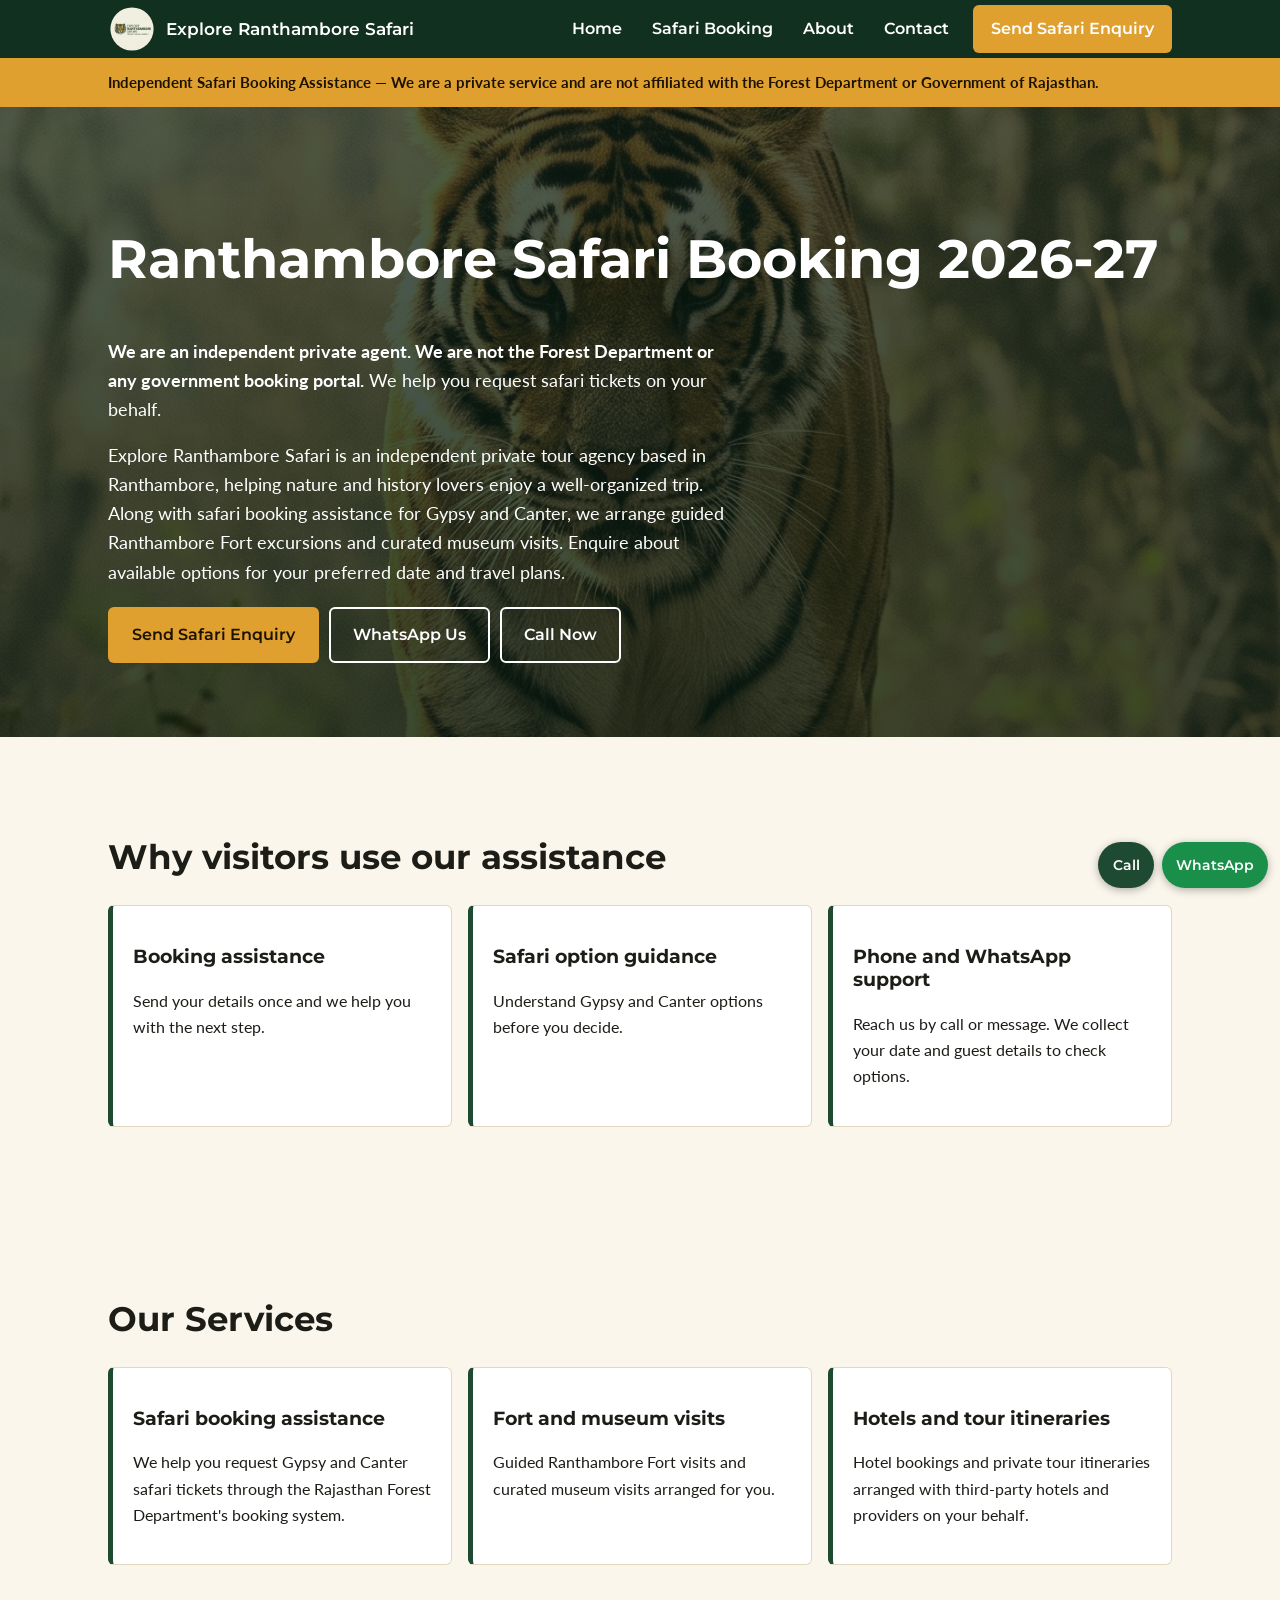
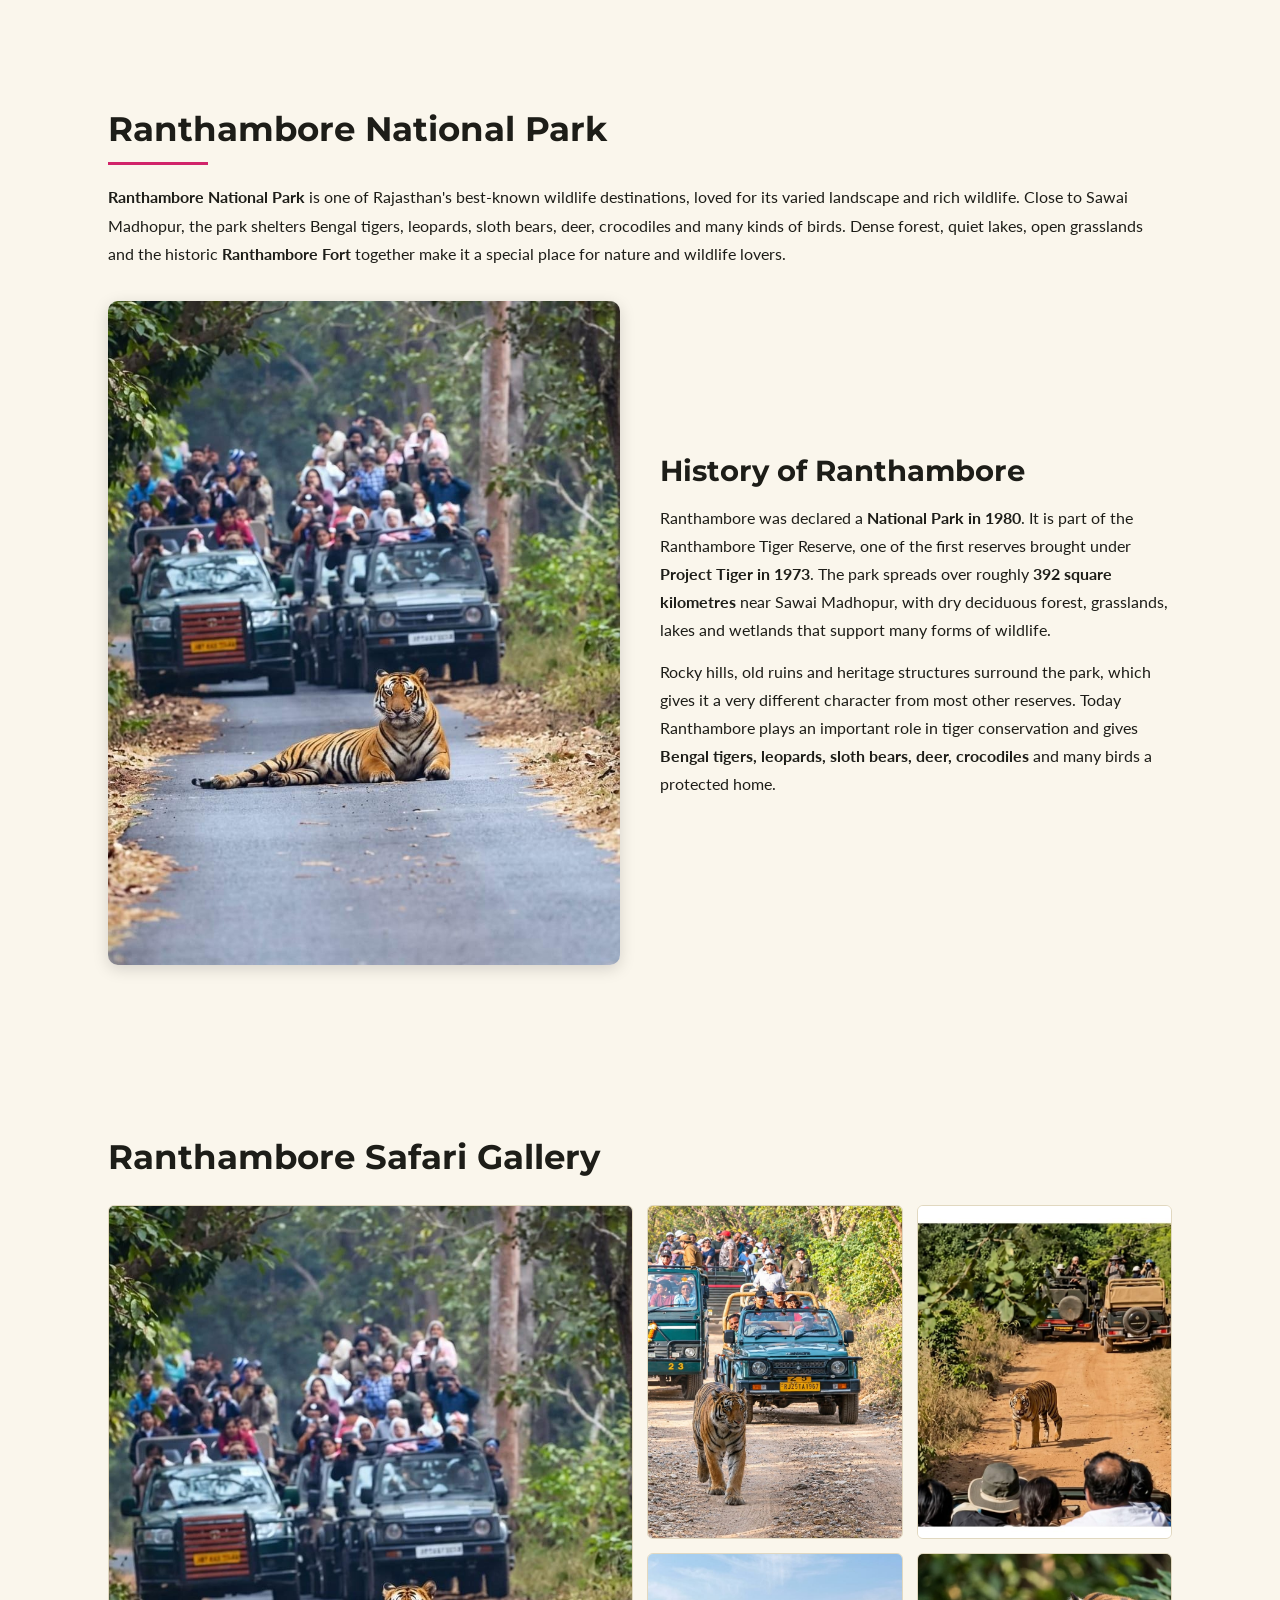
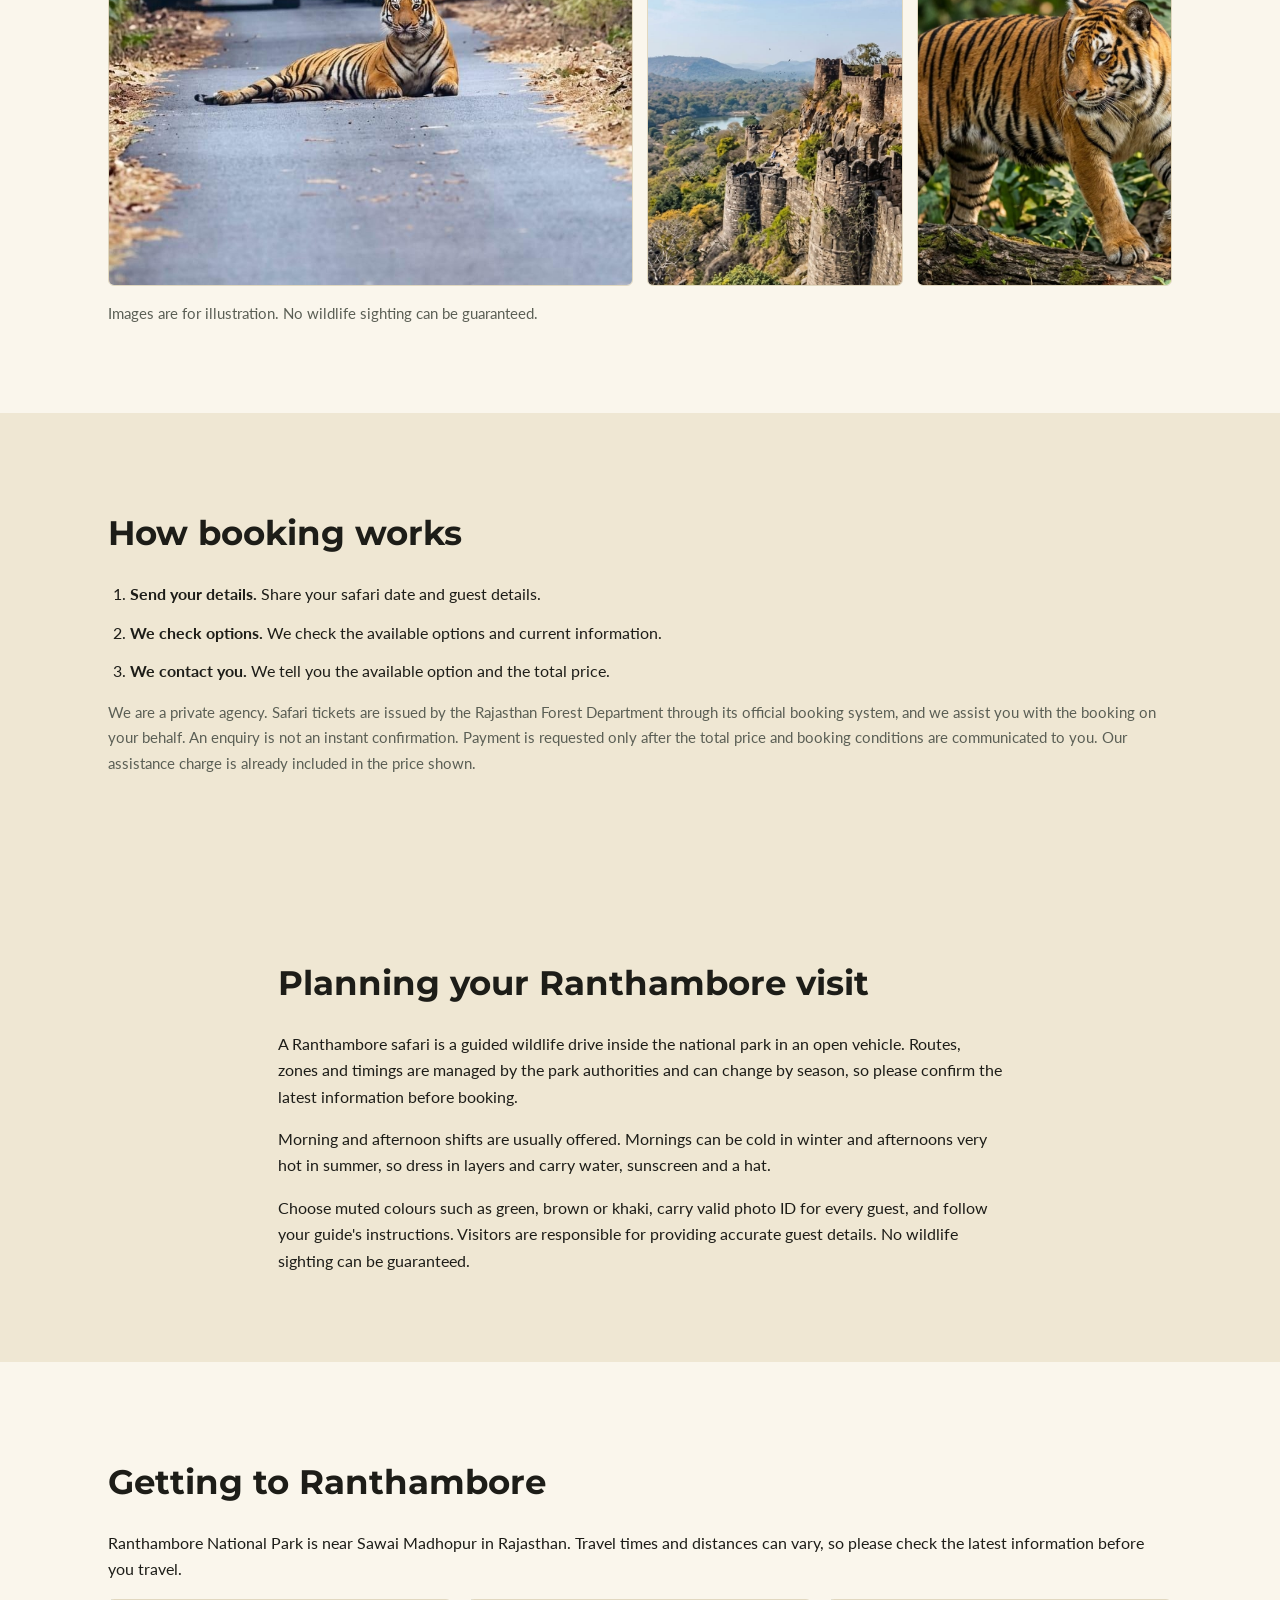
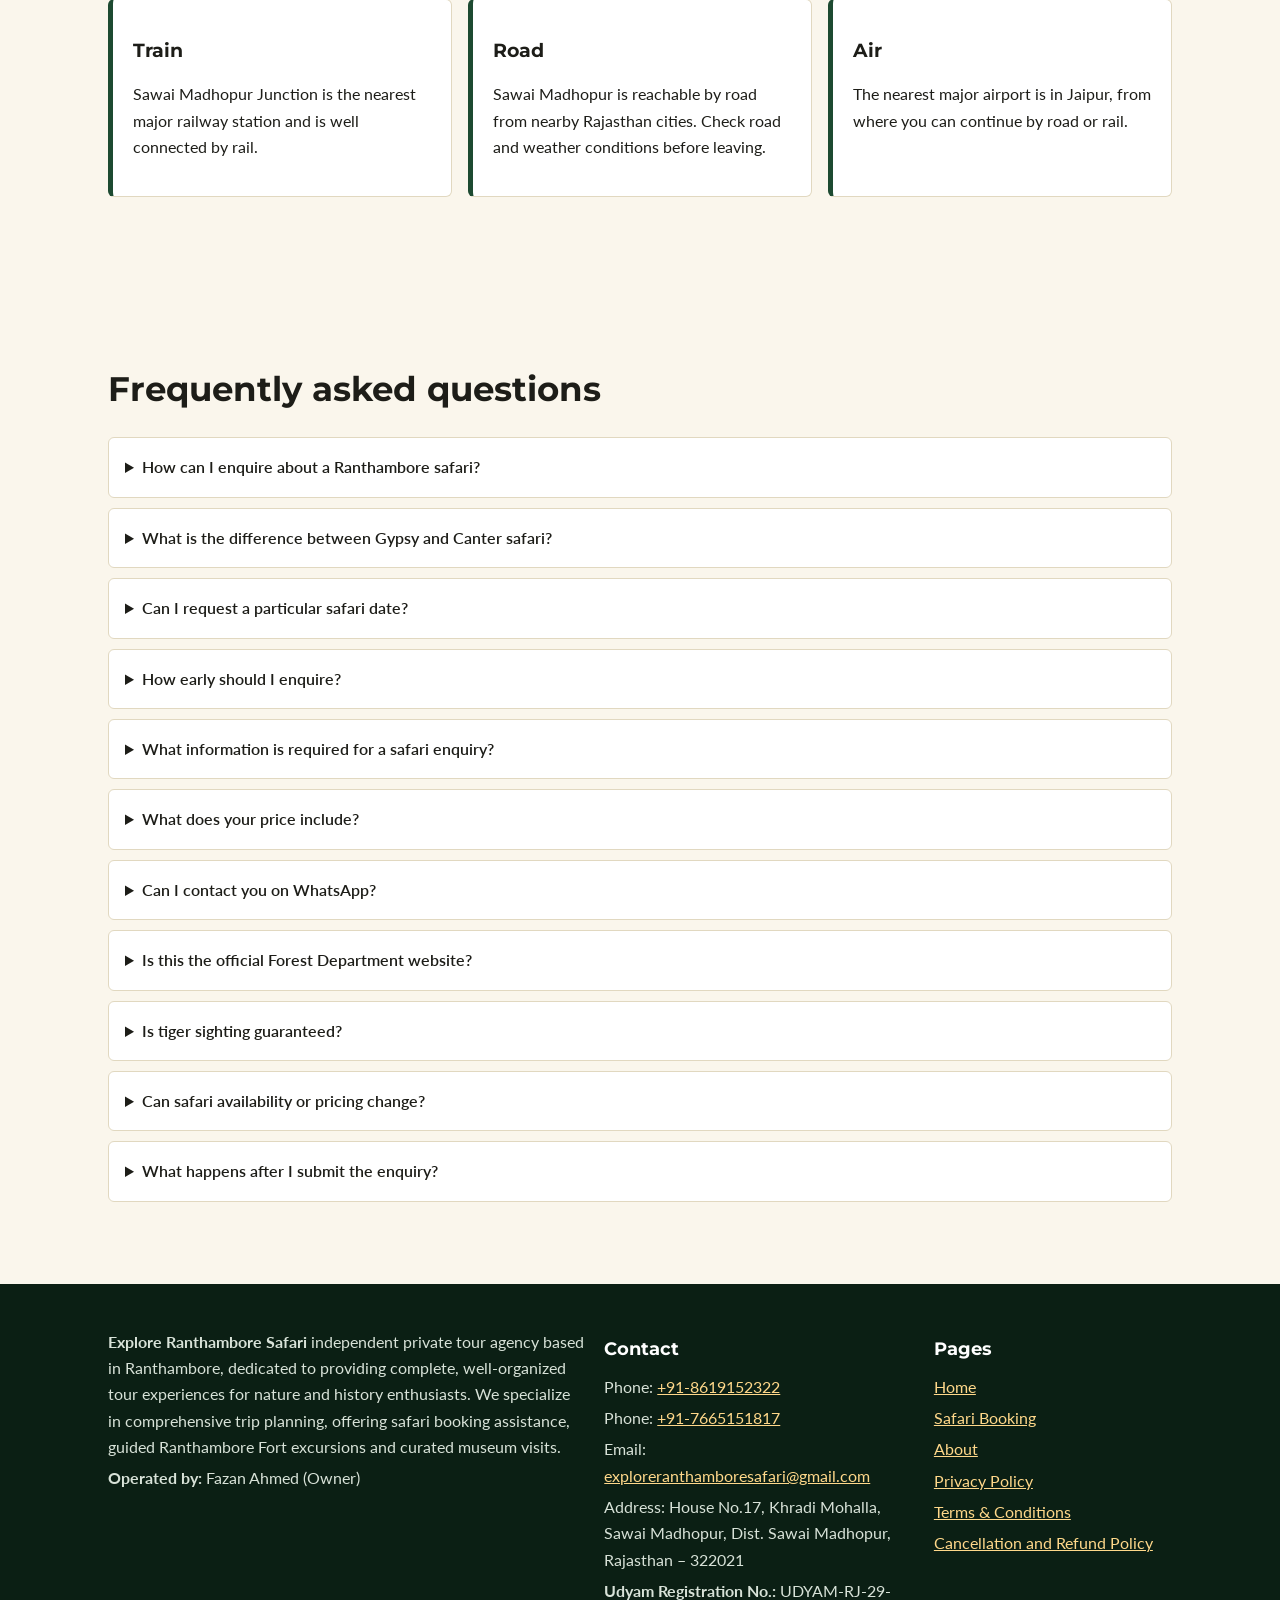
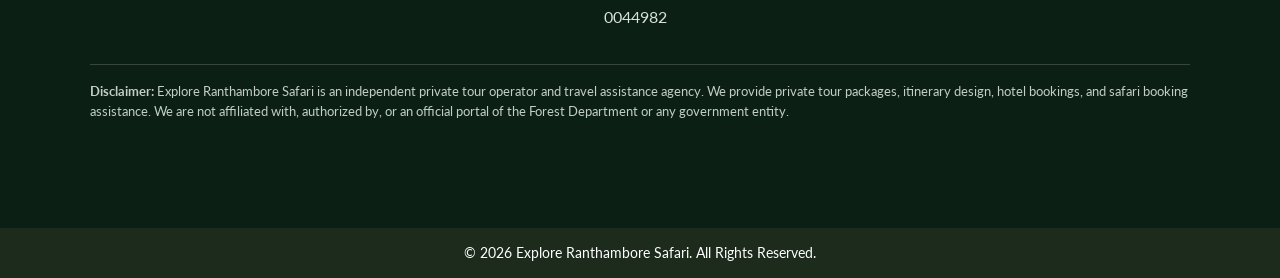
==== commit 2b4bb9c8: "Fix Address" ====
--- a/index.html
+++ b/index.html
@@ -407,7 +407,7 @@
         <p>Phone: <a data-tel="primary" href="tel:+918619152322">+91-8619152322</a></p>
         <p>Phone: <a data-tel="secondary" href="tel:+917665151817">+91-7665151817</a></p>
         <p>Email: <a href="mailto:exploreranthamboresafari@gmail.com">exploreranthamboresafari@gmail.com</a></p>
-        <p>Address: House No.17, Khardi Mohalla, Sawai Madhopur, Dist. Sawai Madhopur, Rajasthan &ndash;
+        <p>Address: House No.17, Khradi Mohalla, Sawai Madhopur, Dist. Sawai Madhopur, Rajasthan &ndash;
           322021</p>
         <p><strong>Udyam Registration No.:</strong> UDYAM-RJ-29-0044982</p>
       </div>
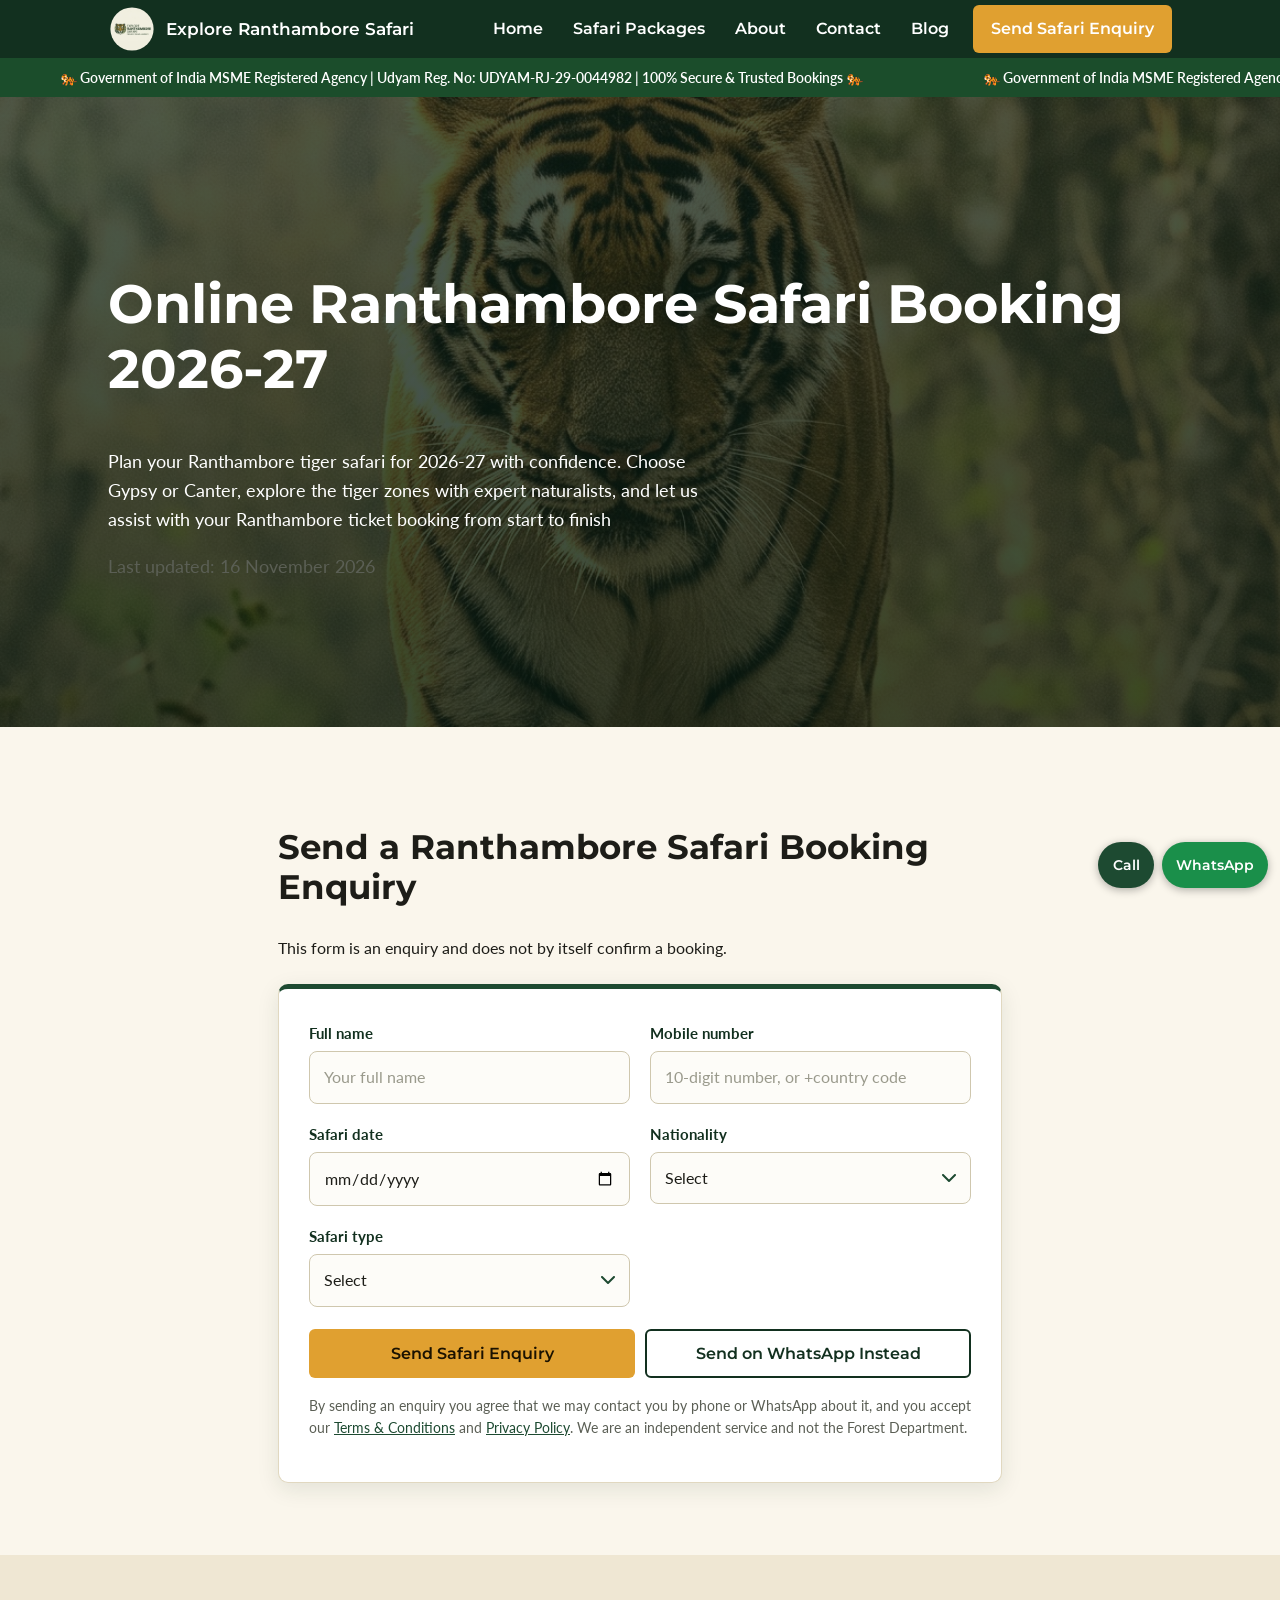
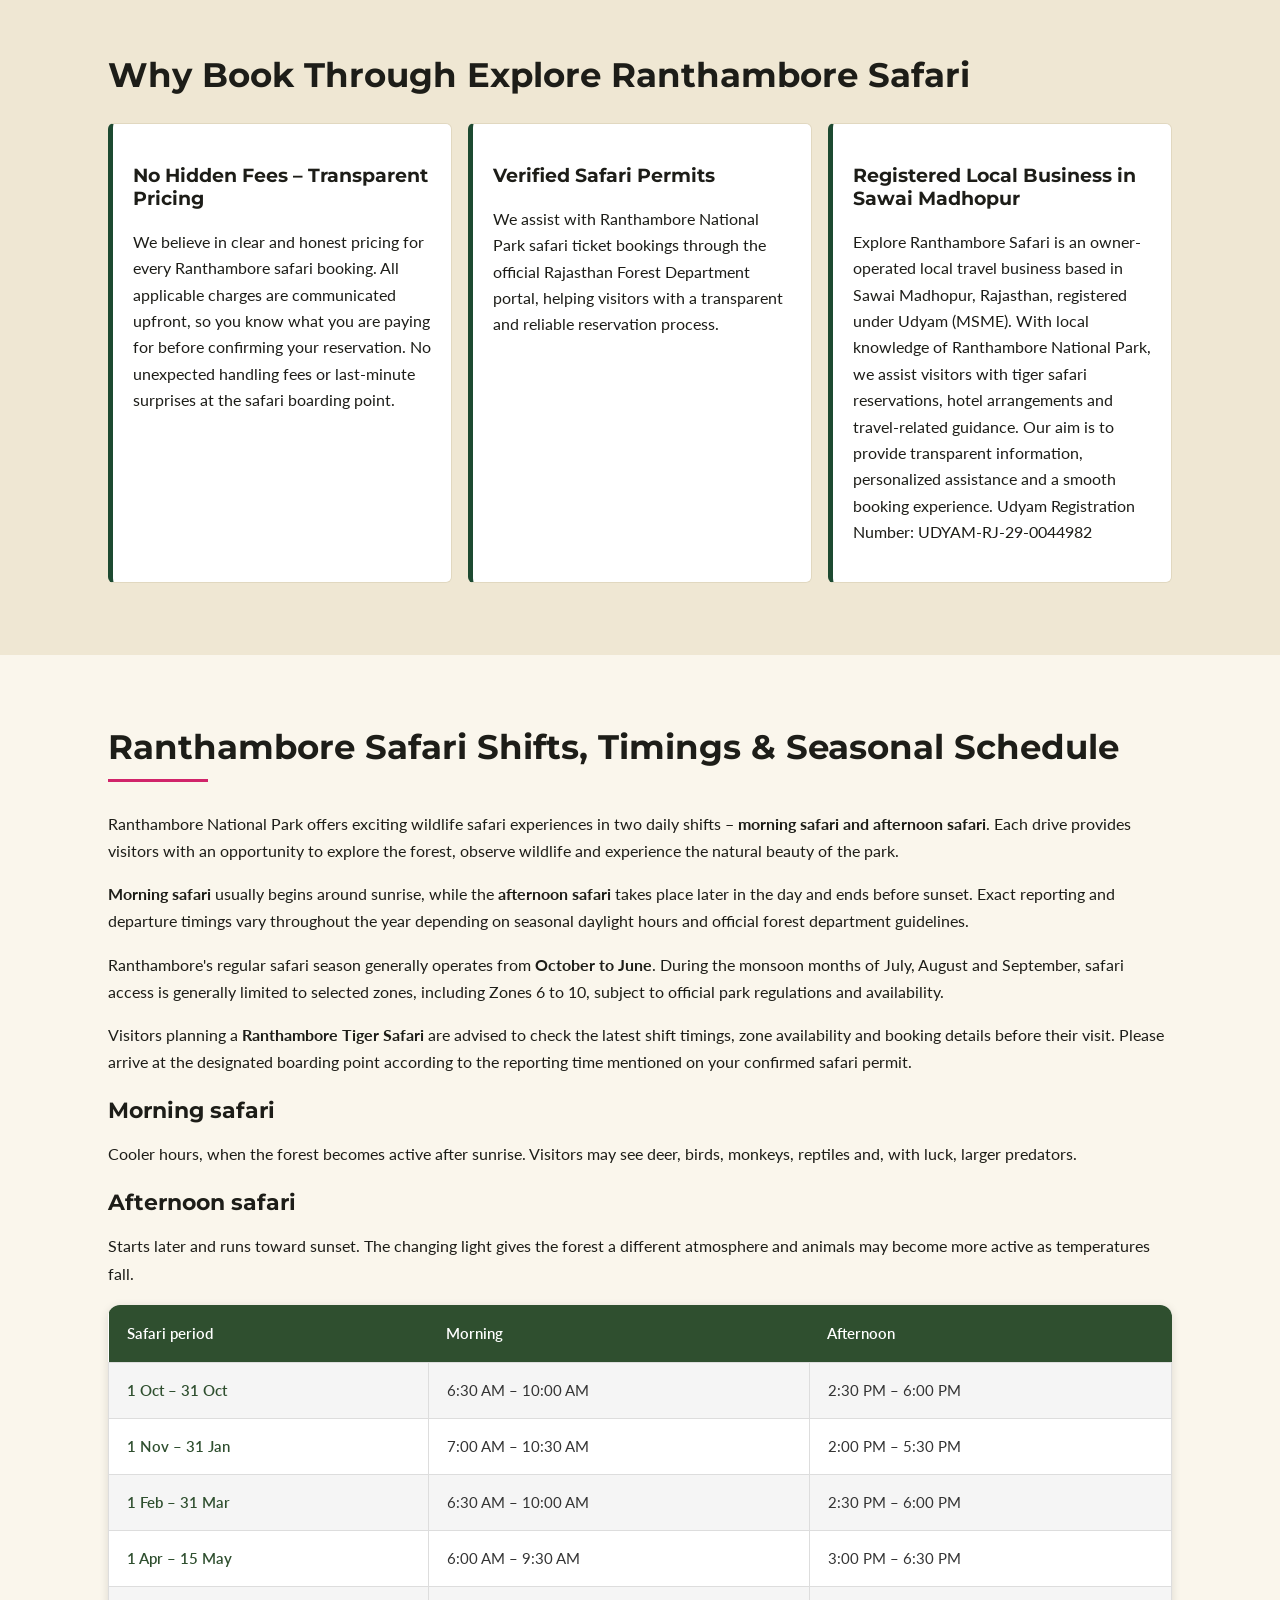
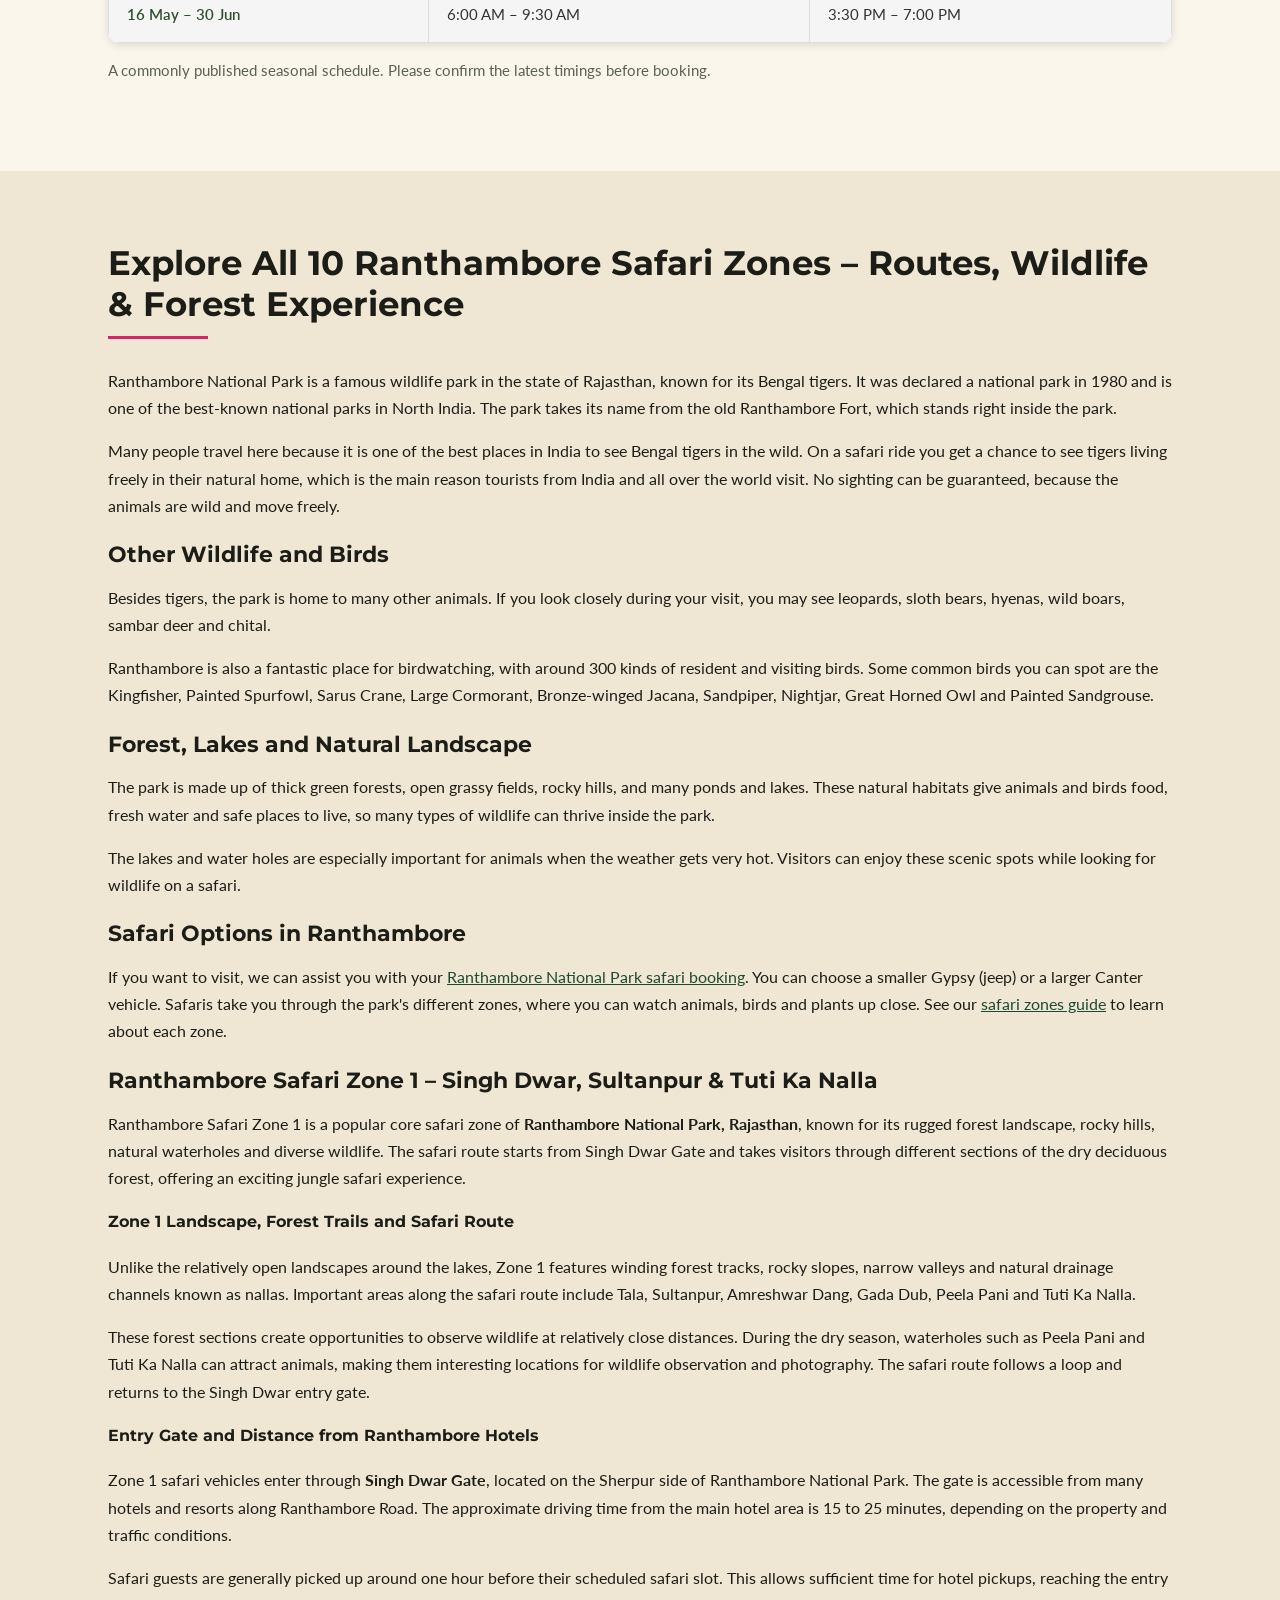
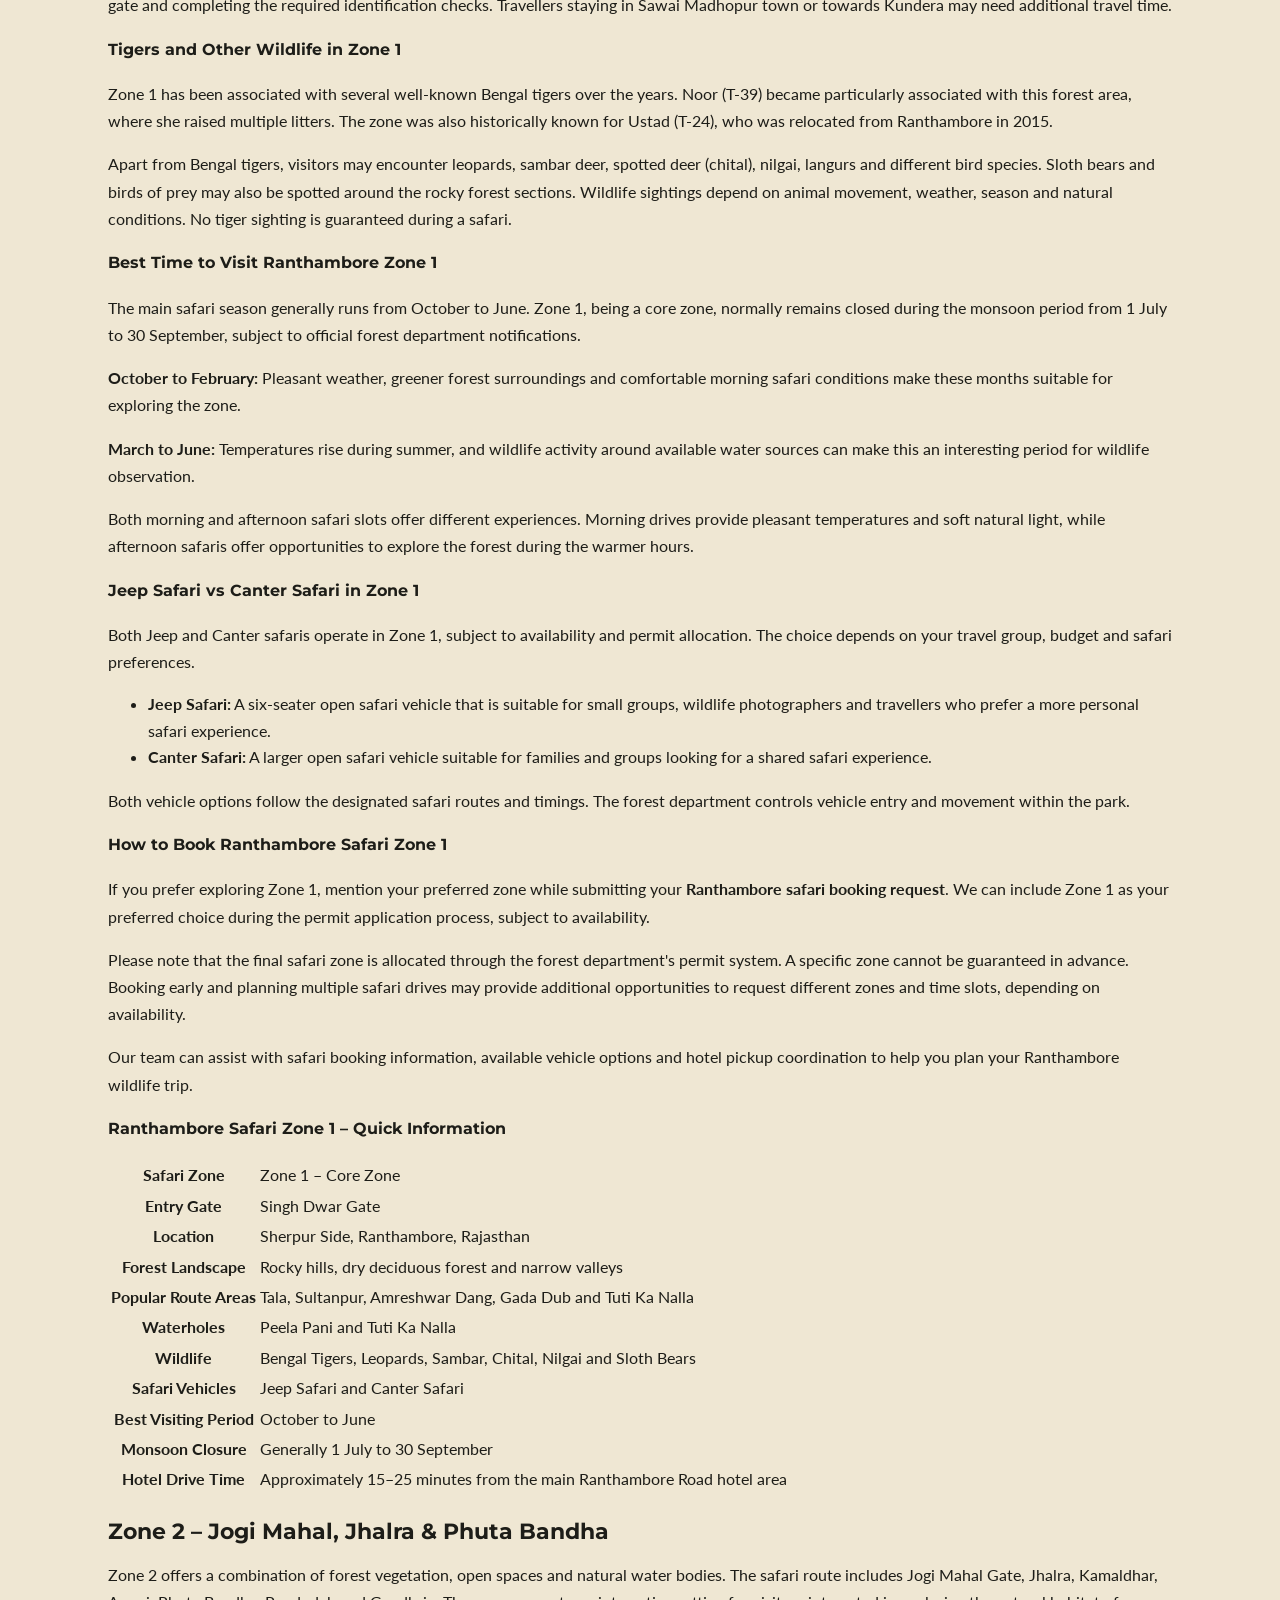
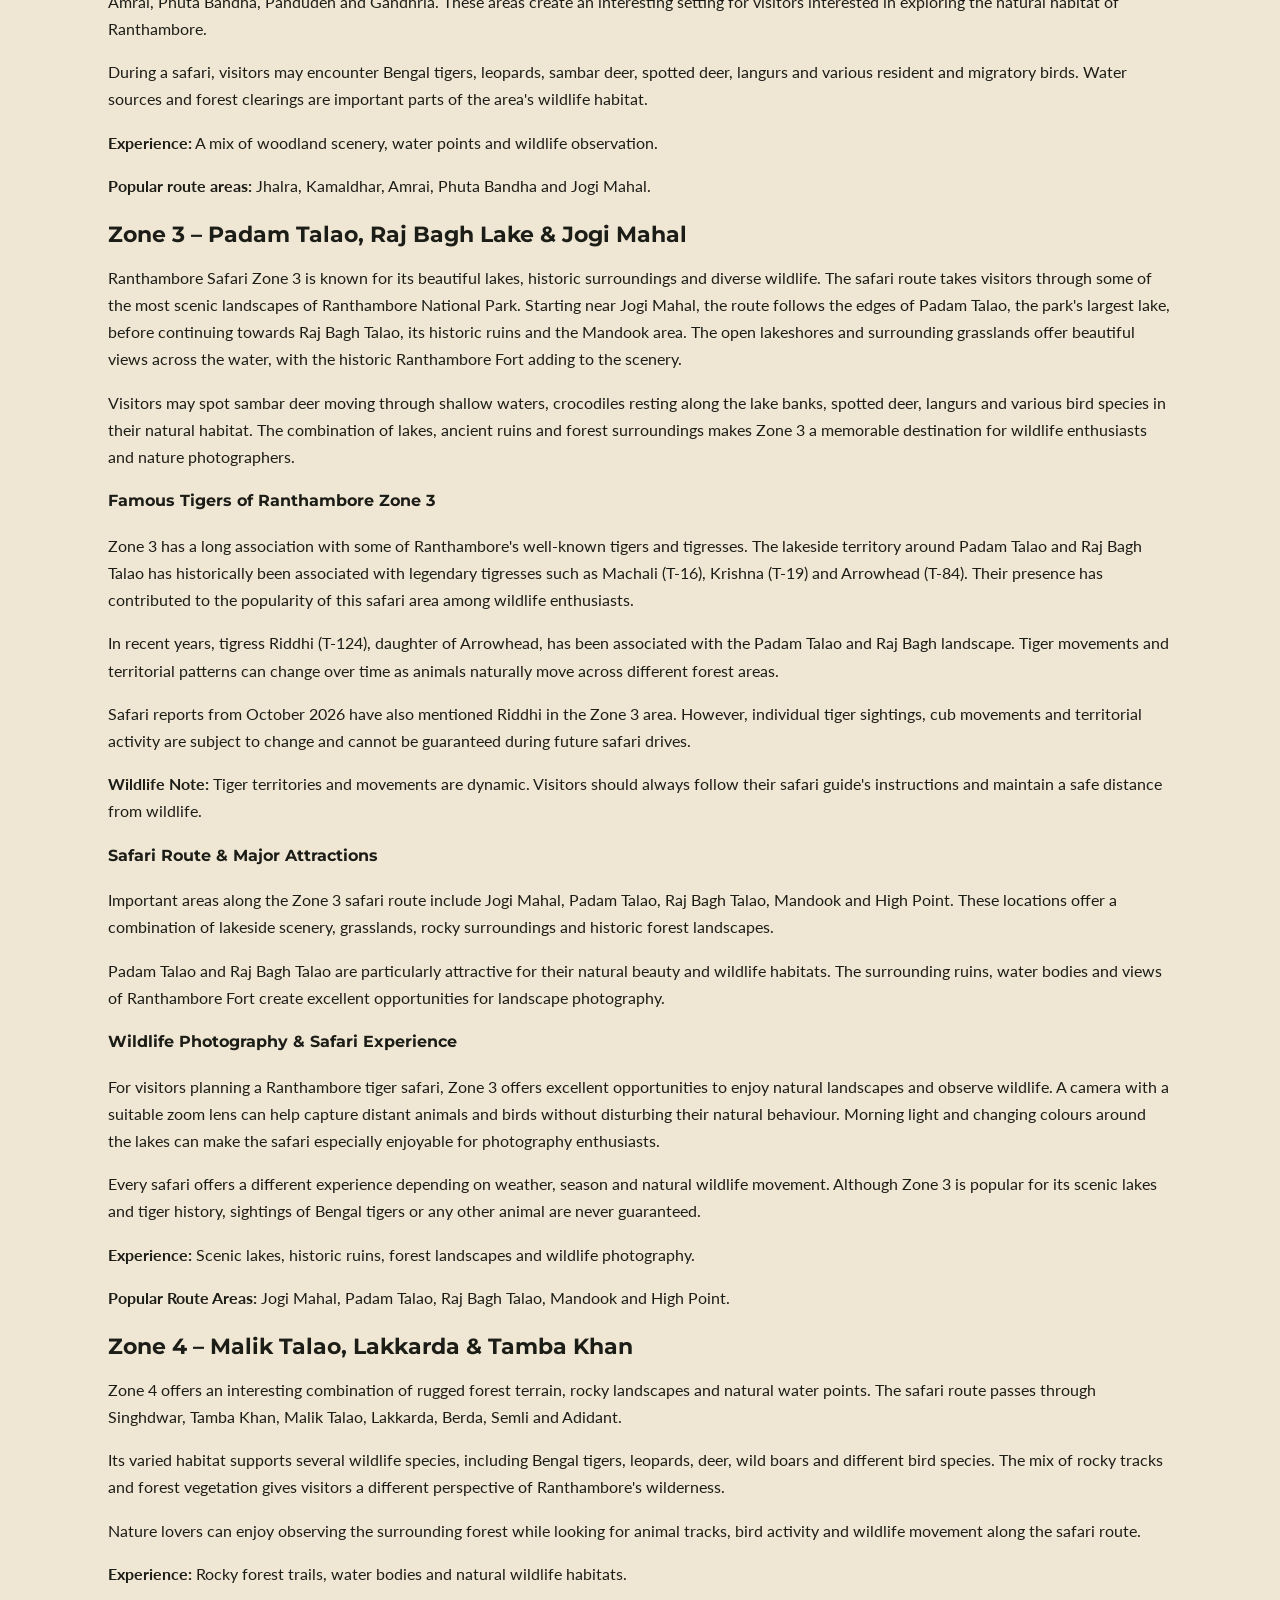
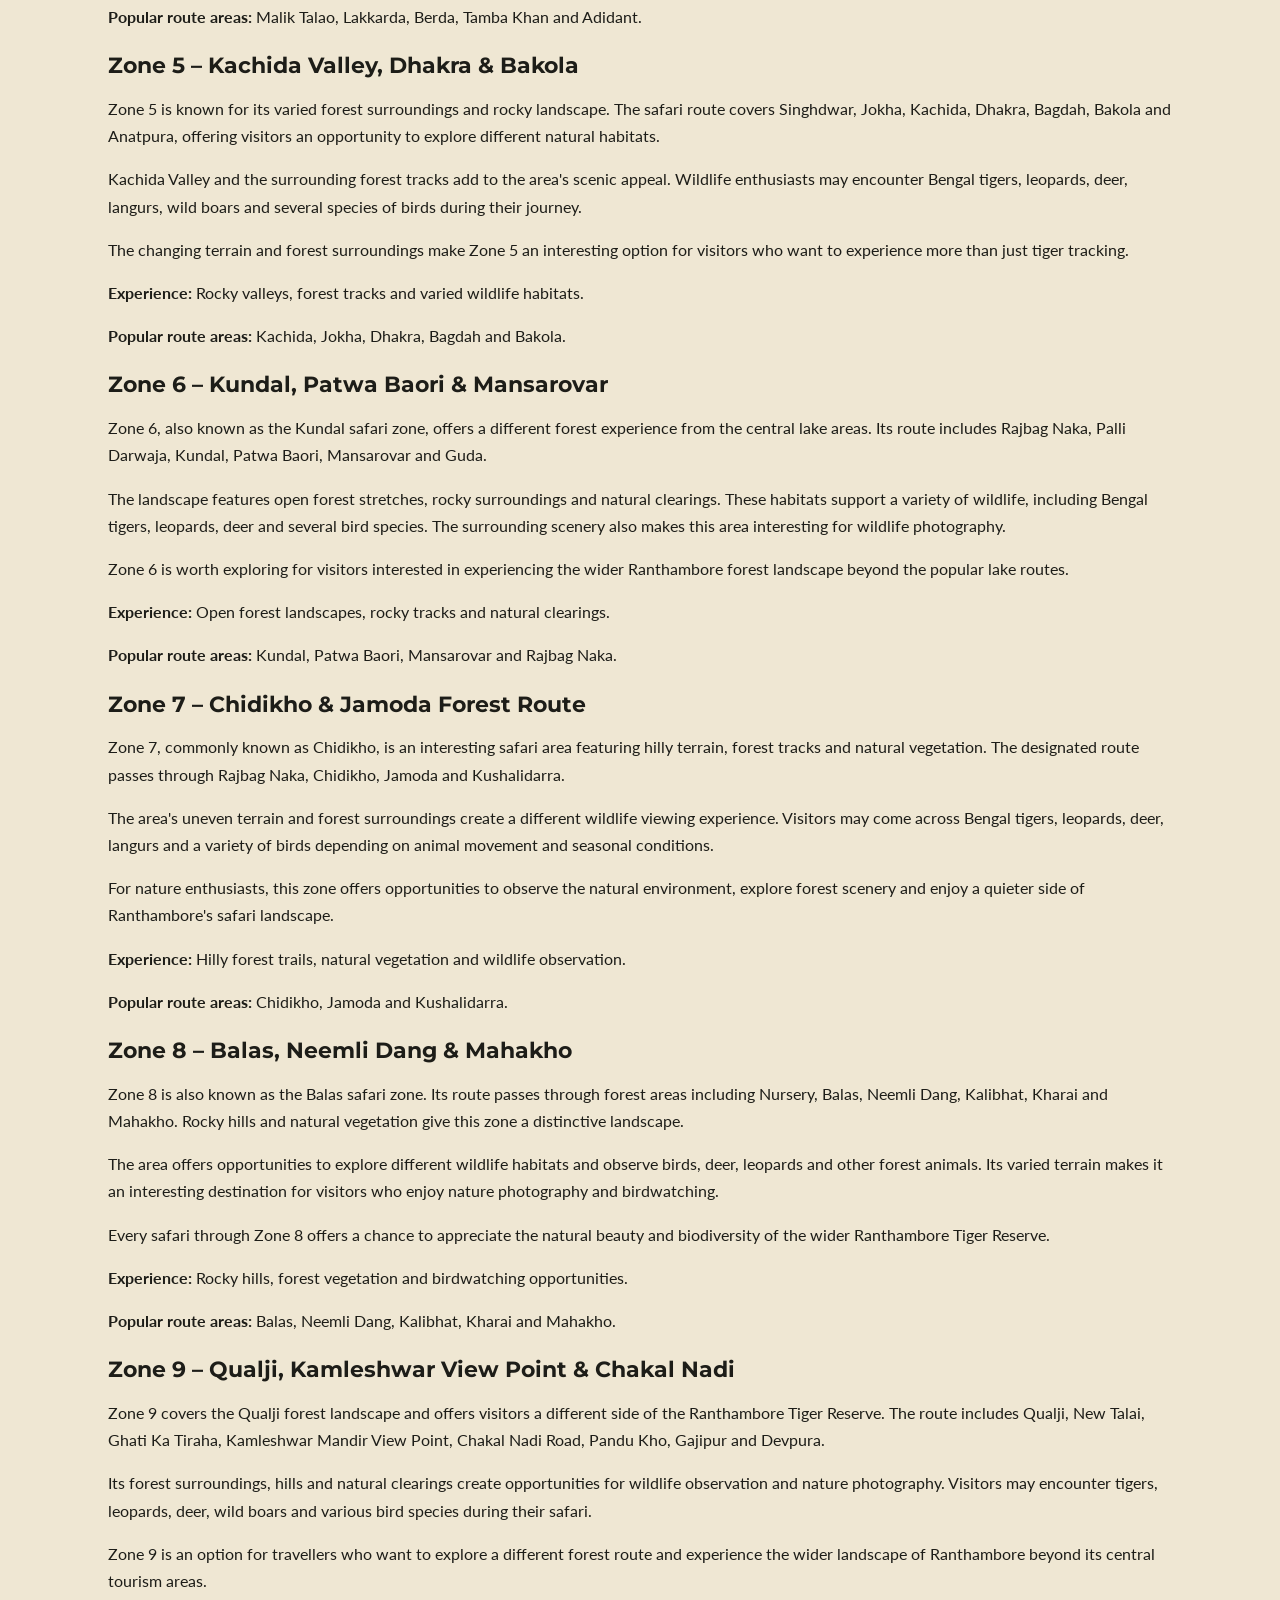
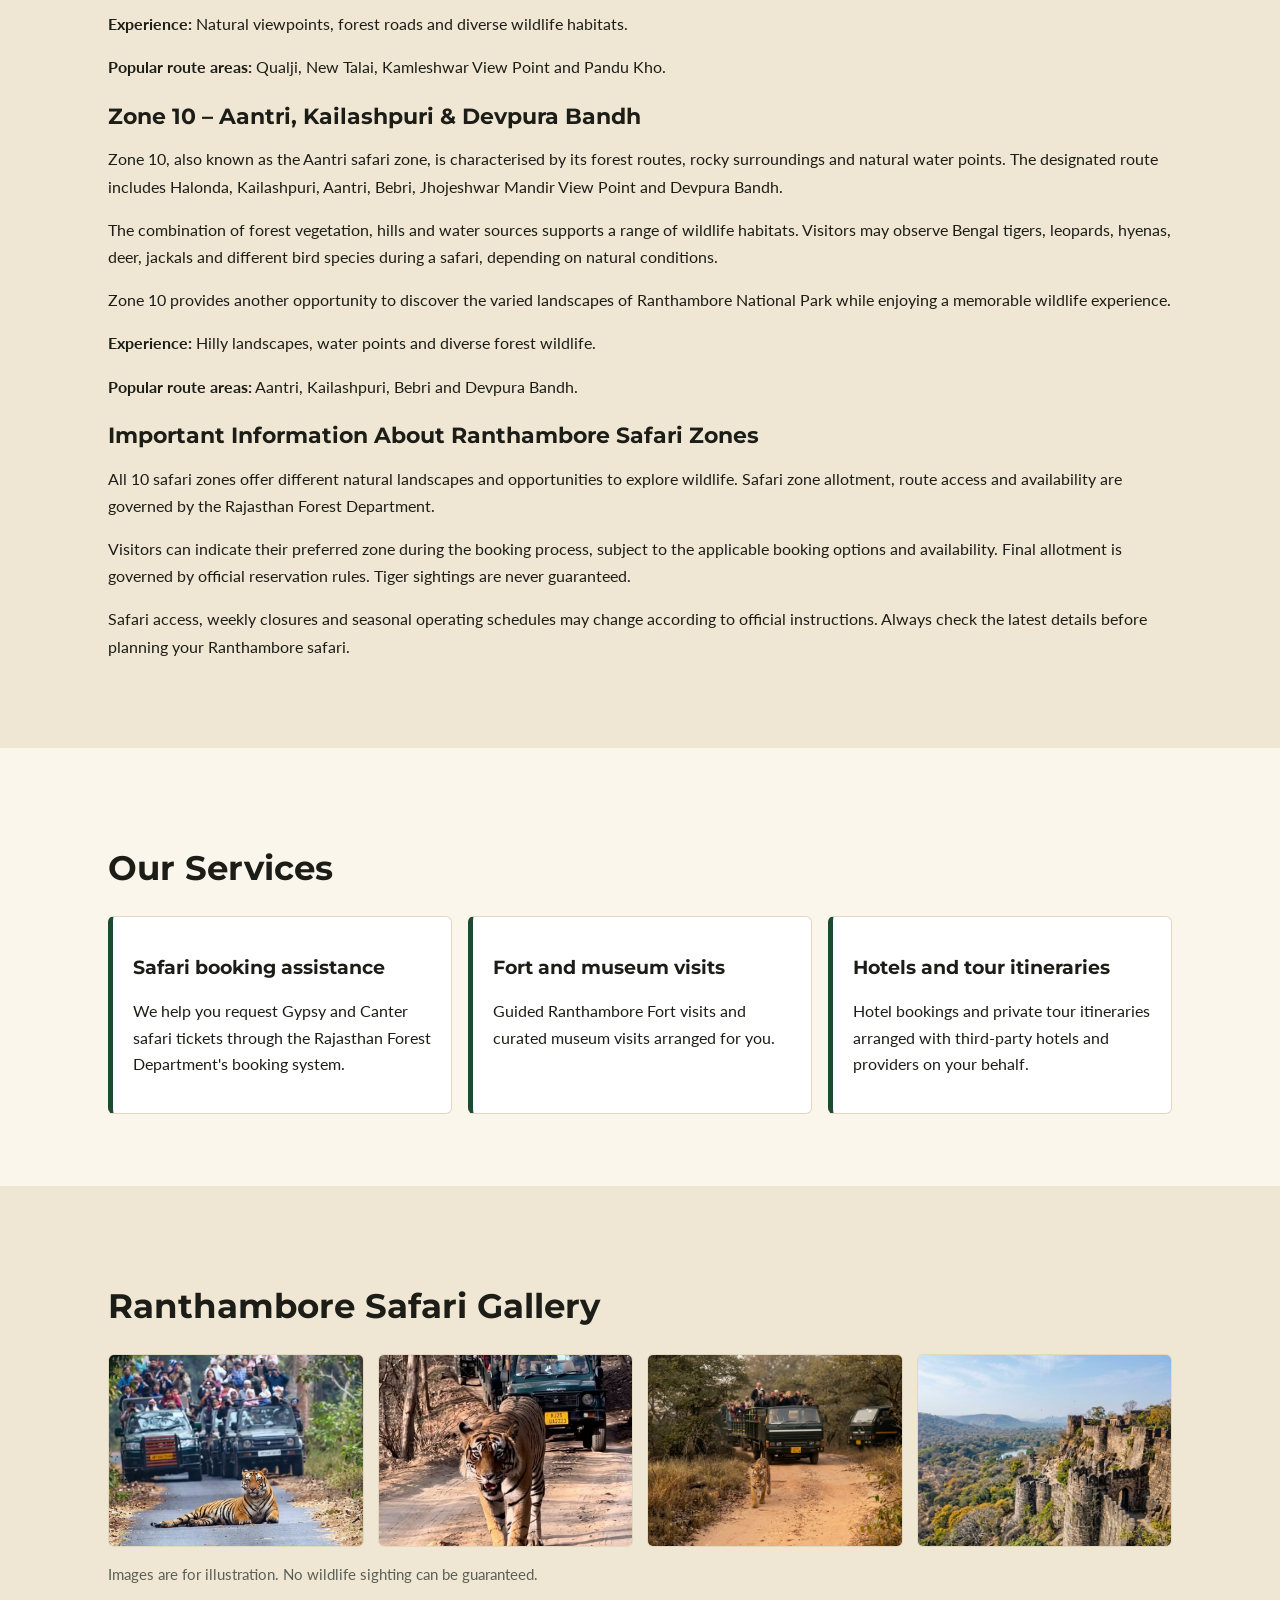
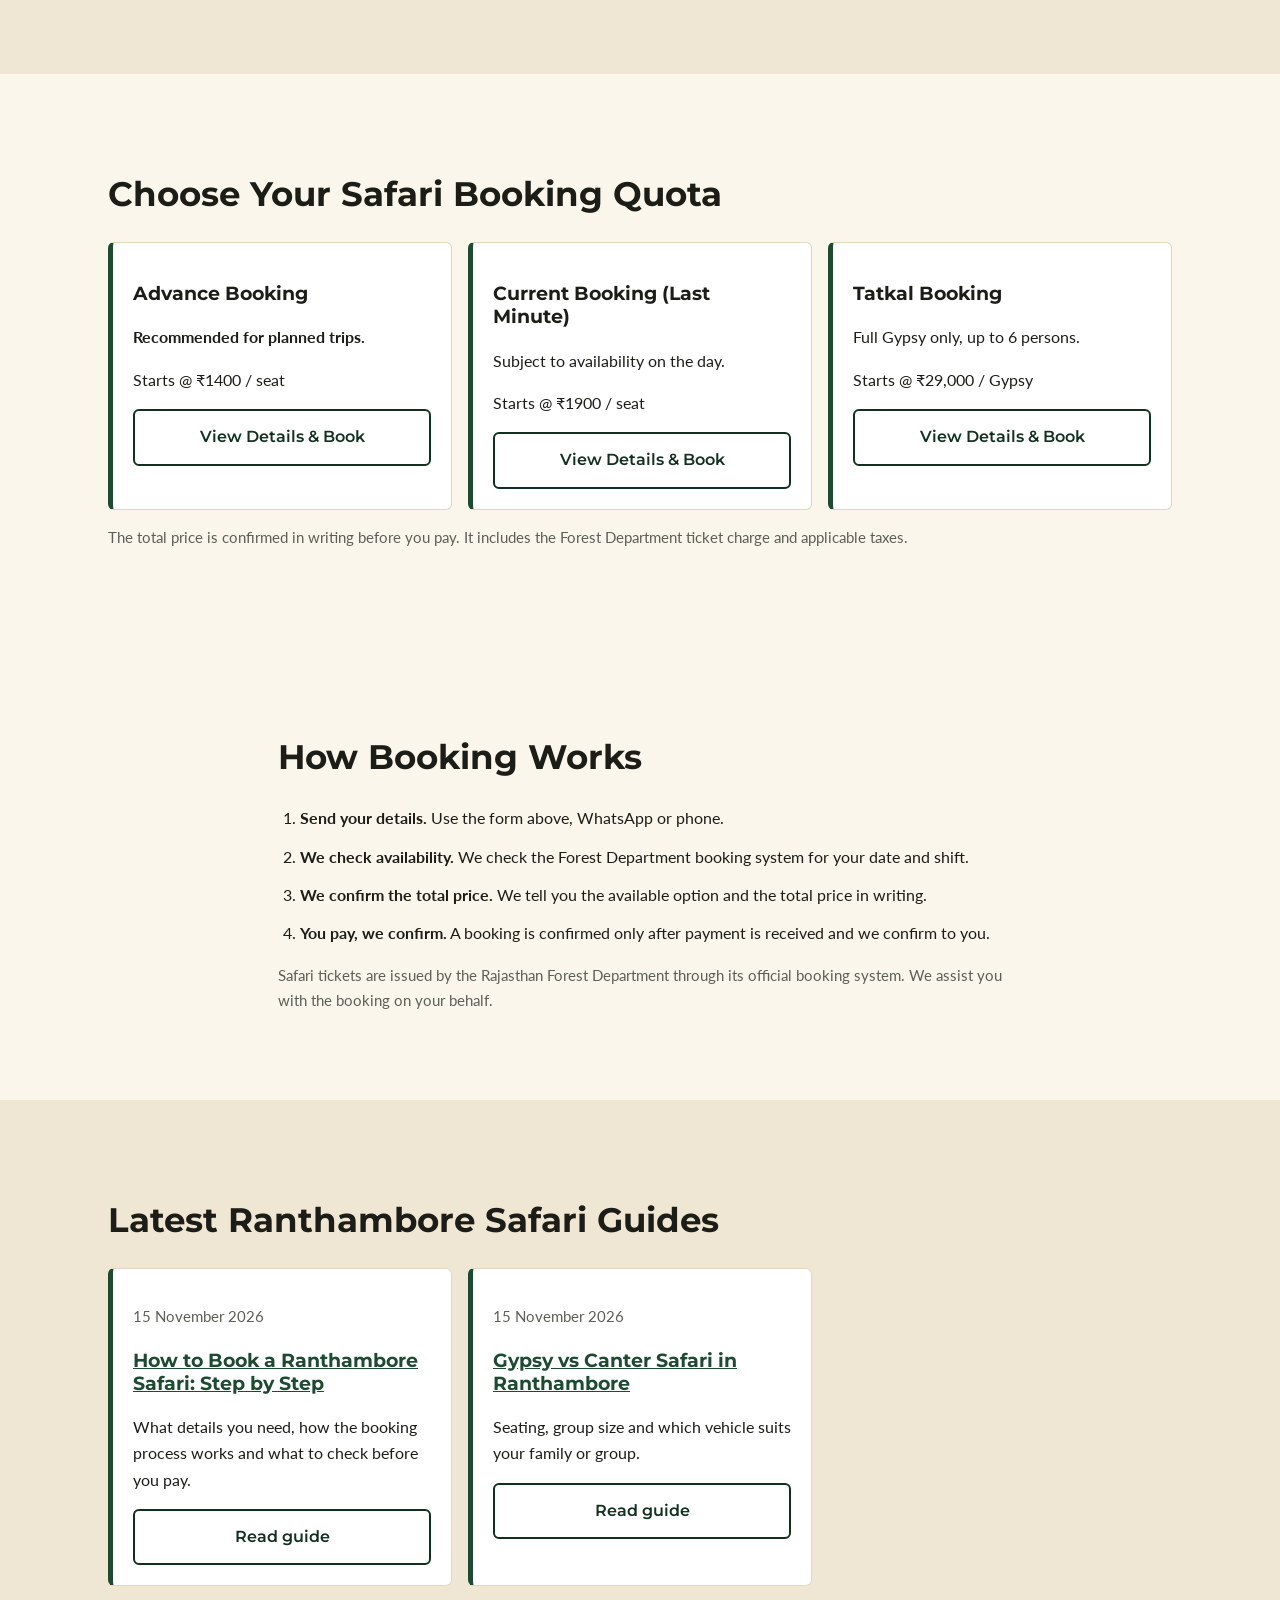
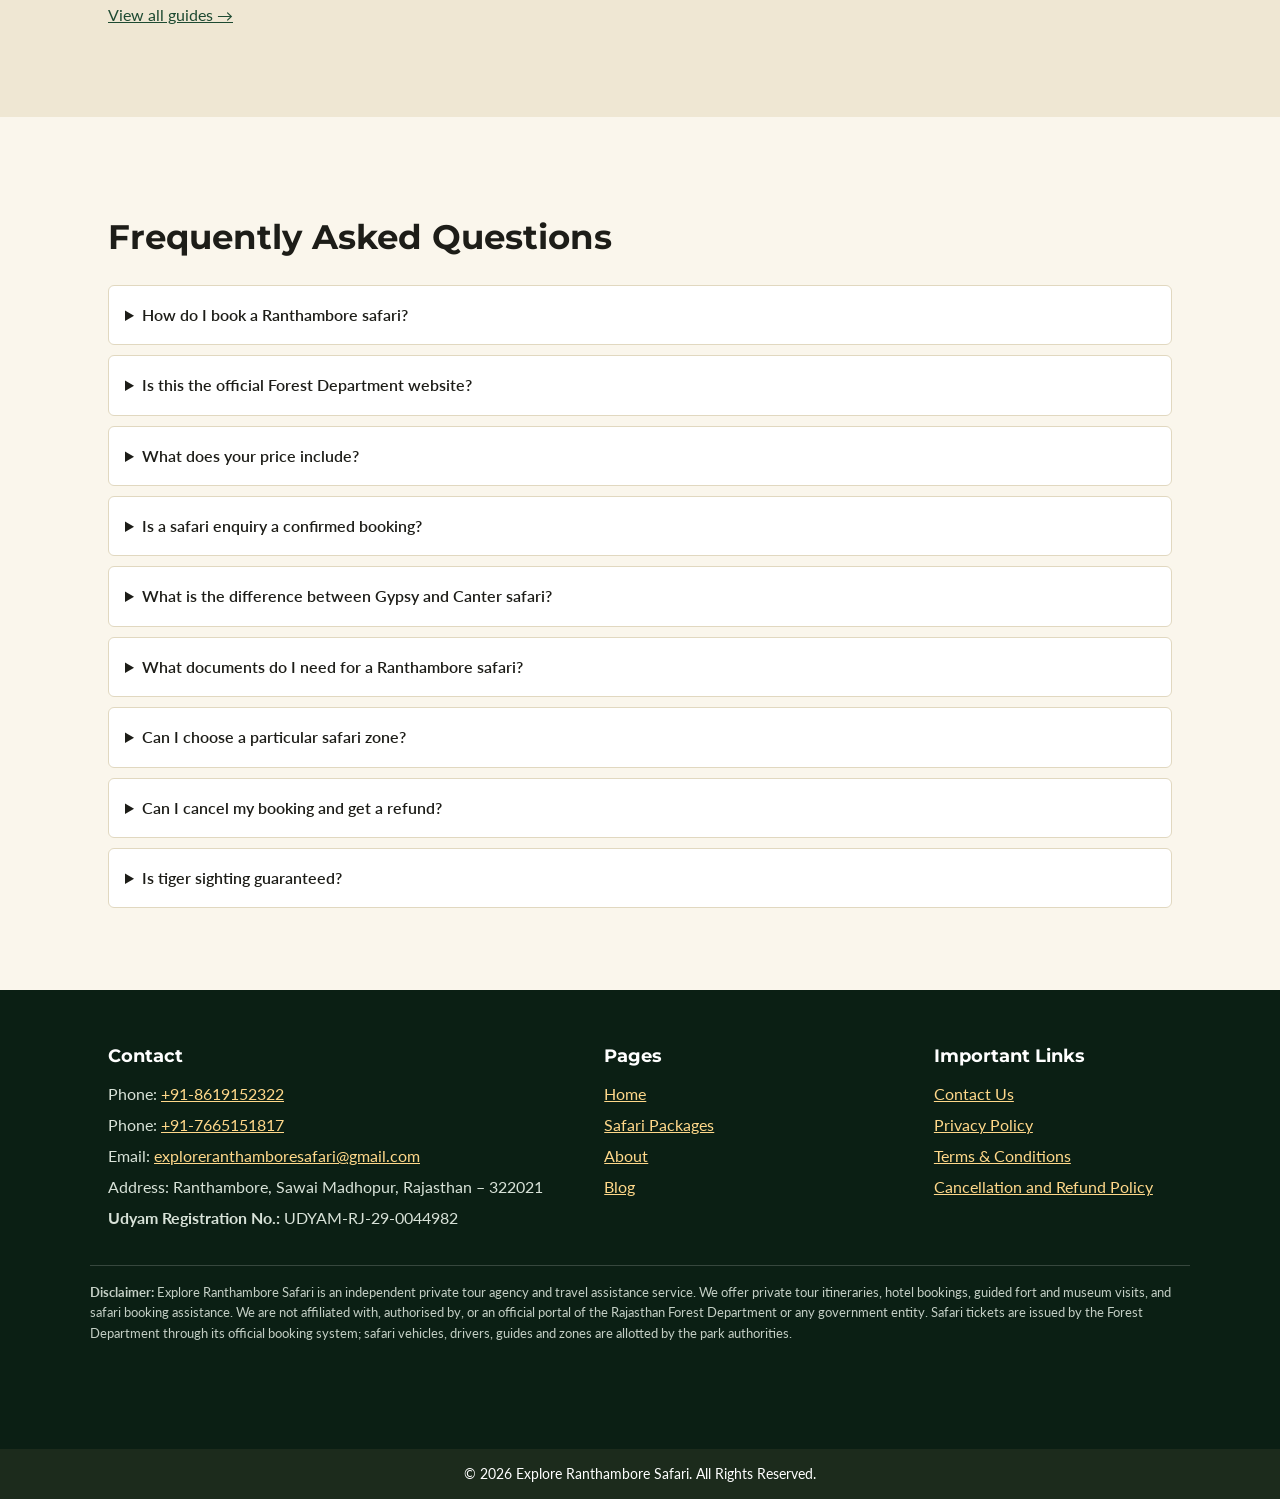
==== commit 53c3a203: "Add Contact-us" ====
--- a/index.html
+++ b/index.html
@@ -1,64 +1,200 @@
 <!DOCTYPE html>
-<html lang="en">
+<html lang="en-IN">
 
 <head>
   <meta charset="utf-8">
   <meta name="viewport" content="width=device-width, initial-scale=1">
-  <title>Independent Ranthambore Safari Booking Assistance | Explore Ranthambore Safari</title>
-  <meta name="google-site-verification" content="o9QrPeYR7BBC-E-UnfihSdbV8ZrQzfW-jdiJ4M8yx78" />
+  <title>Ranthambore Safari Booking 2026-27 | Gypsy &amp; Canter Tickets</title>
+
 
   <meta name="description"
-    content="Independent booking assistance for Ranthambore Gypsy and Canter safari enquiries. Private service, not affiliated with the Forest Department.">
-  <meta name="robots" content="index,follow">
-
+    content="Ranthambore ticket booking assistance for 2026-27. Choose Gypsy or Canter safari, explore tiger zones with expert naturalists, and enjoy hassle-free booking support." />
+  <meta name="robots" content="index,follow,max-snippet:-1,max-video-preview:-1,max-image-preview:large">
   <link rel="canonical" href="https://exploreranthamboresafari.in/">
-
+  <link rel="alternate" hreflang="en-IN" href="https://exploreranthamboresafari.in/">
+  <link rel="alternate" hreflang="x-default" href="https://exploreranthamboresafari.in/">
+  <meta name="google-site-verification" content="o9QrPeYR7BBC-E-UnfihSdbV8ZrQzfW-jdiJ4M8yx78">
+  <meta name="theme-color" content="#2f4f2f">
+  <meta property="og:locale" content="en_IN">
   <meta property="og:type" content="website">
-  <meta property="og:site_name" content="Explore Ranthambore Safari">
-  <meta property="og:title" content="Independent Ranthambore Safari Booking Assistance | Explore Ranthambore Safari">
+  <meta property="og:site_name" content="Explore Ranthambore Safari.in">
+  <meta property="og:title" content="Ranthambore Safari Booking 2026-27 | Gypsy &amp; Canter Safari">
   <meta property="og:description"
-    content="Independent booking assistance for Ranthambore Gypsy and Canter safari enquiries. Private service, not affiliated with the Forest Department.">
+    content="Ranthambore Gypsy &amp; Canter safari booking help for 2026-27. Independent agency in Sawai Madhopur, not the Forest Department. Price confirmed before payment.">
   <meta property="og:url" content="https://exploreranthamboresafari.in/">
-
   <meta property="og:image" content="https://exploreranthamboresafari.in/images/og-image.jpg">
   <meta property="og:image:width" content="1200">
   <meta property="og:image:height" content="630">
-  <meta property="og:image:alt" content="Explore Ranthambore Safari - independent safari booking assistance">
+  <meta property="og:image:alt" content="Explore Ranthambore Safari - Ranthambore safari booking ">
   <meta name="twitter:card" content="summary_large_image">
-
-
-
-  <!-- font familu -->
-
-  <link rel="preconnect" href="https://fonts.googleapis.com">
-  <link rel="preconnect" href="https://fonts.gstatic.com" crossorigin>
-
-  <link
-    href="https://fonts.googleapis.com/css2?family=Lato:wght@400;500;600;700&family=Montserrat:wght@500;600;700&display=swap"
-    rel="stylesheet">
-
-
+  <meta name="twitter:title" content="Ranthambore Safari Booking 2026-27 | Gypsy &amp; Canter Safari">
+  <meta name="twitter:description"
+    content="Ranthambore Gypsy &amp; Canter safari booking help for 2026-27. Independent agency in Sawai Madhopur, not the Forest Department. Price confirmed before payment.">
+  <meta name="twitter:image" content="https://exploreranthamboresafari.in/images/og-image.jpg">
   <link rel="icon" href="/images/favicon.png">
   <link rel="stylesheet" href="/style.css">
   <script src="/script.js" defer></script>
-
-  <!-- Google Analytics -->
   <script async src="https://www.googletagmanager.com/gtag/js?id=G-7NSGEC7127"></script>
   <script>
     window.dataLayer = window.dataLayer || [];
     function gtag() { dataLayer.push(arguments); }
     gtag('js', new Date());
-
     gtag('config', 'G-7NSGEC7127');
   </script>
-
-  <!-- Styles for the National Park / History section -->
+  <script type="application/ld+json">
+{
+  "@context": "https://schema.org",
+  "@graph": [
+    {
+      "@type": [
+        "TravelAgency",
+        "LocalBusiness"
+      ],
+      "@id": "https://exploreranthamboresafari.in/#organization",
+      "name": "Explore Ranthambore Safari",
+      "url": "https://exploreranthamboresafari.in/",
+      "logo": "https://exploreranthamboresafari.in/images/logo.png",
+      "image": "https://exploreranthamboresafari.in/images/og-image.jpg",
+      "description": "Independent private tour agency in Sawai Madhopur helping visitors request Gypsy and Canter safari tickets for Ranthambore National Park, with guided fort visits, hotel bookings and tour itineraries. Not affiliated with the Forest Department.",
+      "telephone": "+918619152322",
+      "email": "exploreranthamboresafari@gmail.com",
+      "founder": {
+        "@type": "Person",
+        "name": "Fazan Ahmed"
+      },
+      "address": {
+        "@type": "PostalAddress",
+        "streetAddress": "Ranthambore",
+        "addressLocality": "Sawai Madhopur",
+        "addressRegion": "Rajasthan",
+        "postalCode": "322021",
+        "addressCountry": "IN"
+      },
+      "areaServed": [
+        "Ranthambore",
+        "Sawai Madhopur"
+      ]
+    },
+    {
+      "@type": "WebSite",
+      "@id": "https://exploreranthamboresafari.in/#website",
+      "url": "https://exploreranthamboresafari.in/",
+      "name": "Explore Ranthambore Safari",
+      "inLanguage": "en-IN",
+      "publisher": {
+        "@id": "https://exploreranthamboresafari.in/#organization"
+      }
+    },
+    {
+      "@type": "WebPage",
+      "@id": "https://exploreranthamboresafari.in/#webpage",
+      "url": "https://exploreranthamboresafari.in/",
+      "name": "Ranthambore Safari Booking 2026-27 | Gypsy & Canter Safari",
+      "isPartOf": {
+        "@id": "https://exploreranthamboresafari.in/#website"
+      },
+      "about": {
+        "@id": "https://exploreranthamboresafari.in/#organization"
+      },
+      "primaryImageOfPage": {
+        "@type": "ImageObject",
+        "url": "https://exploreranthamboresafari.in/images/og-image.jpg"
+      },
+      "datePublished": "2026-10-12",
+      "dateModified": "2026-11-14",
+      "inLanguage": "en-IN"
+    }
+  ]
+}
+</script>
+  <script type="application/ld+json">
+{
+  "@context": "https://schema.org",
+  "@type": "FAQPage",
+  "mainEntity": [
+    {
+      "@type": "Question",
+      "name": "How do I book a Ranthambore safari?",
+      "acceptedAnswer": {
+        "@type": "Answer",
+        "text": "Fill in the enquiry form at the top of this page, message us on WhatsApp or call us. We check availability in the Forest Department booking system and confirm the total price in writing before you pay."
+      }
+    },
+    {
+      "@type": "Question",
+      "name": "Is this the official Forest Department website?",
+      "acceptedAnswer": {
+        "@type": "Answer",
+        "text": "No. Explore Ranthambore Safari is an independent private agency and is not the official website of the Rajasthan Forest Department or the Government of Rajasthan."
+      }
+    },
+    {
+      "@type": "Question",
+      "name": "What does your price include?",
+      "acceptedAnswer": {
+        "@type": "Answer",
+        "text": "For safari tickets the total includes the Forest Department ticket charge, our booking assistance charge and applicable taxes. We confirm it in writing before you pay and no other charge is added after you confirm."
+      }
+    },
+    {
+      "@type": "Question",
+      "name": "Is a safari enquiry a confirmed booking?",
+      "acceptedAnswer": {
+        "@type": "Answer",
+        "text": "No. An enquiry only lets us check availability and contact you. A booking is confirmed only after payment is received and confirmation is communicated to you."
+      }
+    },
+    {
+      "@type": "Question",
+      "name": "What is the difference between Gypsy and Canter safari?",
+      "acceptedAnswer": {
+        "@type": "Answer",
+        "text": "A Gypsy is an open 6-seater jeep suited to families and small groups. A Canter is an open 20-seater vehicle suited to larger groups."
+      }
+    },
+    {
+      "@type": "Question",
+      "name": "What documents do I need for a Ranthambore safari?",
+      "acceptedAnswer": {
+        "@type": "Answer",
+        "text": "Every guest needs a valid government photo ID. The same ID used for the booking must be carried on the day of the safari."
+      }
+    },
+    {
+      "@type": "Question",
+      "name": "Can I choose a particular safari zone?",
+      "acceptedAnswer": {
+        "@type": "Answer",
+        "text": "Zones are allotted through the Forest Department's booking system, so we cannot guarantee a particular zone, vehicle or date."
+      }
+    },
+    {
+      "@type": "Question",
+      "name": "Can I cancel my booking and get a refund?",
+      "acceptedAnswer": {
+        "@type": "Answer",
+        "text": "Cancellation and refunds follow the cancellation section of our Terms & Conditions. Some government charges may be non-refundable."
+      }
+    },
+    {
+      "@type": "Question",
+      "name": "Is tiger sighting guaranteed?",
+      "acceptedAnswer": {
+        "@type": "Answer",
+        "text": "No. Wildlife sightings cannot be guaranteed because the animals are wild and move freely."
+      }
+    }
+  ]
+}
+</script>
   <style>
-    .park-sec h2.park-title {
-      margin: 0 0 18px;
+    .shift-sec h2 {
+      margin: 0 0 14px;
+      padding-bottom: 12px;
+      position: relative;
     }
 
-    .park-sec h2.park-title::after {
+    .shift-sec h2::after {
       content: "";
       display: block;
       width: 100px;
@@ -67,45 +203,51 @@
       margin-top: 12px;
     }
 
-    .park-intro {
-      line-height: 1.8;
-      margin: 0 0 32px;
+    .shift-sec h3 {
+      margin: 22px 0 8px;
+      font-size: 1.4rem;
     }
 
-    .park-row {
-      display: grid;
-      grid-template-columns: 1fr 1fr;
-      gap: 40px;
-      align-items: center;
+    .shift-sec p {
+      line-height: 1.7;
     }
 
-    .park-img img {
-      display: block;
+    .timing-wrap {
+      margin-top: 18px;
+      overflow-x: auto;
+      border-radius: 12px;
+      box-shadow: 0 2px 10px rgba(0, 0, 0, .12);
+    }
+
+    .timing-table {
       width: 100%;
-      height: auto;
-      border-radius: 10px;
-      box-shadow: 0 4px 16px rgba(0, 0, 0, .15);
+      min-width: 520px;
+      border-collapse: collapse;
+      background: #fff;
+      font-size: .95rem;
     }
 
-    .park-text h3 {
-      margin: 0 0 16px;
-      font-size: 1.8rem;
+    .timing-table th {
+      background: #2f4f2f;
+      color: #fff;
+      text-align: left;
+      padding: 16px 18px;
+      font-weight: 600;
     }
 
-    .park-text p {
-      line-height: 1.75;
-      margin: 0 0 14px;
+    .timing-table td {
+      padding: 15px 18px;
+      border: 1px solid #ddd;
+      color: #333;
     }
 
-    @media (max-width: 800px) {
-      .park-row {
-        grid-template-columns: 1fr;
-        gap: 22px;
-      }
-
-      .park-text h3 {
-        font-size: 1.5rem;
-      }
+    .timing-table td:first-child {
+      color: #2f4f2f;
+      font-weight: 600;
+    }
+
+    .timing-table tbody tr:nth-child(odd) td {
+      background: #f5f5f5;
     }
   </style>
 
@@ -113,67 +255,835 @@
 
 <body>
   <a class="skip" href="#main">Skip to content</a>
-
   <header class="hdr">
     <div class="wrap hrow">
-      <a class="brand" href="/index.html">
+      <a class="brand" href="/">
         <img src="/images/logo.png" alt="Explore Ranthambore Safari logo" width="48" height="48">
         <span>Explore Ranthambore Safari</span>
       </a>
       <button class="burger" aria-label="Open menu" aria-expanded="false"
         aria-controls="nav"><span></span><span></span><span></span></button>
       <nav id="nav" aria-label="Main">
-        <a href="/index.html">Home</a>
-        <a href="/safari-booking.html">Safari Booking</a>
+        <a href="/" aria-current="page">Home</a>
+        <a href="/safari-packages.html">Safari Packages</a>
         <a href="/about.html">About</a>
-        <a href="#contact">Contact</a>
-        <a class="btn btn-a" href="/safari-booking.html#enquiry">Send Safari Enquiry</a>
+        <a href="/contact-us.html">Contact</a>
+        <a href="/blog.html">Blog</a>
+        <a class="btn btn-a" href="/#enquiry">Send Safari Enquiry</a>
       </nav>
     </div>
   </header>
-  <div class="notice">
-    <div class="wrap"><strong>Independent Safari Booking Assistance — We are a private service and are not affiliated
-        with the Forest Department or Government of Rajasthan.</strong></div>
+
+  <div class="top-ticker" role="region" aria-label="Agency information">
+    <div class="ticker-track">
+      <div class="ticker-item">
+        🐅 Government of India MSME Registered Agency | Udyam Reg. No: UDYAM-RJ-29-0044982 | 100% Secure &amp; Trusted
+        Bookings 🐅
+      </div>
+      <!-- seamless loop ke liye same content dobara (aria-hidden) -->
+      <div class="ticker-item" aria-hidden="true">
+        🐅 Government of India MSME Registered Agency | Udyam Reg. No: UDYAM-RJ-29-0044982 | 100% Secure &amp; Trusted
+        Bookings 🐅
+      </div>
+    </div>
   </div>
 
   <main id="main">
-
     <section class="hero">
       <div class="wrap">
-        <h1> Ranthambore Safari Booking 2026-27</h1>
-        <p class="hero-text"><strong>We are an independent private agent. We are not the Forest Department or any
-            government booking portal.</strong> We help you request safari tickets on your behalf.</p>
-
-        <p>Explore Ranthambore Safari is an independent private tour agency based in Ranthambore, helping nature and
-          history lovers enjoy a well-organized trip. Along with safari booking assistance for Gypsy and Canter, we
-          arrange guided Ranthambore Fort excursions and curated museum visits. Enquire about available options for
-          your preferred date and travel plans.</p>
-        <div class="cta"><a class="btn btn-a" href="/safari-booking.html#enquiry">Send Safari Enquiry</a><a
-            class="btn btn-l" data-wa href="https://wa.me/message/SUCM2DBCG7WPD1" target="_blank"
-            rel="noopener">WhatsApp Us</a><a class="btn btn-l" data-tel="primary" href="tel:+918619152322">Call Now</a>
+        <h1>Online Ranthambore Safari Booking 2026-27</h1>
+        <p class="hero-text">Plan your Ranthambore tiger safari for 2026-27 with confidence. Choose Gypsy or Canter,
+          explore the tiger zones with expert naturalists, and let us assist with your Ranthambore ticket booking from
+          start to finish</p>
+        <p class="muted">Last updated: 16 November 2026</p>
+      </div>
+    </section>
+
+    <section class="sec" id="enquiry">
+      <div class="wrap narrow">
+        <h2>Send a Ranthambore Safari Booking Enquiry</h2>
+        <p>This form is an enquiry and does not by itself confirm a booking.</p>
+        <div class="enq-card">
+          <form id="enq" class="enq-form" novalidate>
+            <div class="enq-grid">
+              <div class="field"><label for="name">Full name</label>
+                <input id="name" name="name" type="text" autocomplete="name" placeholder="Your full name" required>
+                <span class="err" data-for="name"></span>
+              </div>
+              <div class="field"><label for="mobile">Mobile number</label>
+                <input id="mobile" name="mobile" type="tel" inputmode="tel" autocomplete="tel"
+                  placeholder="10-digit number, or +country code" required>
+                <span class="err" data-for="mobile"></span>
+              </div>
+              <div class="field"><label for="date">Safari date</label>
+                <input id="date" name="date" type="date" required>
+                <span class="err" data-for="date"></span>
+              </div>
+              <div class="field">
+                <!-- <label for="guests">Number of guests</label>
+            <input id="guests" name="guests" type="number" min="1" max="20" placeholder="e.g. 4" required>
+            <span class="err" data-for="guests"></span></div>
+          <div class="field"> -->
+                <label for="nationality">Nationality</label>
+                <select id="nationality" name="nationality" required>
+                  <option value="">Select</option>
+                  <option value="Indian">Indian</option>
+                  <option value="Foreign national">Foreign national</option>
+                </select><span class="err" data-for="nationality"></span>
+              </div>
+              <div class="field"><label for="type">Safari type</label>
+                <select id="type" name="type" required>
+                  <option value="">Select</option>
+                  <option value="Gypsy">Gypsy</option>
+                  <option value="Canter">Canter</option>
+                </select><span class="err" data-for="type"></span>
+              </div>
+              <!-- <div class="field full"><label for="shift">Preferred shift</label>
+            <select id="shift" name="shift" required>
+              <option value="">Select</option><option value="Morning">Morning</option><option value="Afternoon">Afternoon</option>
+            </select><span class="err" data-for="shift"></span></div> -->
+            </div>
+            <div class="enq-actions">
+              <button class="btn btn-a" type="submit">Send Safari Enquiry</button>
+              <button class="btn btn-l dk" type="button" id="wa-send">Send on WhatsApp Instead</button>
+            </div>
+            <p class="muted enq-note">By sending an enquiry you agree that we may contact you by phone or WhatsApp about
+              it, and you accept our <a href="/terms-and-conditions.html">Terms &amp; Conditions</a> and <a
+                href="/privacy-policy.html">Privacy Policy</a>. We are an independent service and not the Forest
+              Department.</p>
+            <p id="status" role="status" aria-live="polite"></p>
+          </form>
         </div>
+        <div class="card enq-result" id="successMsg" role="status" aria-live="polite" tabindex="-1" hidden>
+          <h3 class="ok">&#10004; Enquiry Sent! &#127881;</h3>
+          <p>Thank you! We will contact you regarding your <strong>Ranthambore Safari enquiry</strong> as soon as
+            possible.</p>
+          <p class="muted">This is an enquiry and not a confirmed booking.</p>
+          <div class="cta">
+            <a class="btn btn-a" data-wa href="https://wa.me/message/SUCM2DBCG7WPD1" target="_blank" rel="noopener">Chat
+              on WhatsApp</a>
+            <button class="btn btn-l dk" type="button" id="again">Send Another Enquiry</button>
+          </div>
+        </div>
+        <div class="card enq-result" id="errorMsg" role="alert" aria-live="assertive" tabindex="-1" hidden>
+          <h3 class="bad">&#10006; Your enquiry could not be sent</h3>
+          <p>Sorry, your enquiry was <strong>not sent</strong> because of a technical problem. Please try again, or
+            contact us directly on WhatsApp or phone.</p>
+          <div class="cta">
+            <a class="btn btn-a" data-wa href="https://wa.me/message/SUCM2DBCG7WPD1" target="_blank"
+              rel="noopener">WhatsApp Us</a>
+            <a class="btn btn-l dk" data-tel="primary" href="tel:+918619152322">Call Now</a>
+          </div>
+        </div>
       </div>
     </section>
 
-    <section class="sec">
+    <section class="sec alt">
       <div class="wrap">
-        <h2>Why visitors use our assistance</h2>
+        <h2>Why Book Through Explore Ranthambore Safari</h2>
         <div class="grid3">
           <article class="card">
-            <h3>Booking assistance</h3>
-            <p>Send your details once and we help you with the next step.</p>
+            <h3>No Hidden Fees – Transparent Pricing</h3>
+            <p>We believe in clear and honest pricing for every Ranthambore safari booking. All applicable charges are
+              communicated upfront, so you know what you are paying for before confirming your reservation. No
+              unexpected handling fees or last-minute surprises at the safari boarding point.</p>
           </article>
           <article class="card">
-            <h3>Safari option guidance</h3>
-            <p>Understand Gypsy and Canter options before you decide.</p>
+            <h3>Verified Safari Permits</h3>
+            <p>We assist with Ranthambore National Park safari ticket bookings through the official Rajasthan Forest
+              Department portal, helping visitors with a transparent and reliable reservation process.</p>
           </article>
+
           <article class="card">
-            <h3>Phone and WhatsApp support</h3>
-            <p>Reach us by call or message. We collect your date and guest details to check options.</p>
+            <h3>Registered Local Business in Sawai Madhopur</h3>
+            <p>Explore Ranthambore Safari is an owner-operated local travel business based in Sawai Madhopur, Rajasthan,
+              registered under Udyam (MSME). With local knowledge of Ranthambore National Park, we assist visitors with
+              tiger safari reservations, hotel arrangements and travel-related guidance. Our aim is to provide
+              transparent information, personalized assistance and a smooth booking experience.
+
+              Udyam Registration Number: UDYAM-RJ-29-0044982</p>
           </article>
         </div>
       </div>
     </section>
+    <section class="sec shift-sec" id="safari-timing">
+      <div class="wrap">
+        <h2>Ranthambore Safari Shifts, Timings & Seasonal Schedule</h2>
+
+        <p>Ranthambore National Park offers exciting wildlife safari experiences in two daily shifts – <strong>morning
+            safari and afternoon safari</strong>. Each drive provides visitors with an opportunity to explore the
+          forest, observe wildlife and experience the natural beauty of the park.</p>
+
+        <p><strong>Morning safari</strong> usually begins around sunrise, while the <strong>afternoon safari</strong>
+          takes place later in the day and ends before sunset. Exact reporting and departure timings vary throughout the
+          year depending on seasonal daylight hours and official forest department guidelines.</p>
+
+        <p>Ranthambore's regular safari season generally operates from <strong>October to June</strong>. During the
+          monsoon months of July, August and September, safari access is generally limited to selected zones, including
+          Zones 6 to 10, subject to official park regulations and availability.</p>
+
+        <p>Visitors planning a <strong>Ranthambore Tiger Safari</strong> are advised to check the latest shift timings,
+          zone availability and booking details before their visit. Please arrive at the designated boarding point
+          according to the reporting time mentioned on your confirmed safari permit.</p>
+
+
+        <h3>Morning safari</h3>
+        <p>Cooler hours, when the forest becomes active after sunrise. Visitors may see deer, birds, monkeys, reptiles
+          and, with luck, larger predators.</p>
+        <h3>Afternoon safari</h3>
+        <p>Starts later and runs toward sunset. The changing light gives the forest a different atmosphere and animals
+          may become more active as temperatures fall.</p>
+        <div class="timing-wrap">
+          <table class="timing-table">
+            <thead>
+              <tr>
+                <th scope="col">Safari period</th>
+                <th scope="col">Morning</th>
+                <th scope="col">Afternoon</th>
+              </tr>
+            </thead>
+            <tbody>
+              <tr>
+                <td>1 Oct &ndash; 31 Oct</td>
+                <td>6:30 AM &ndash; 10:00 AM</td>
+                <td>2:30 PM &ndash; 6:00 PM</td>
+              </tr>
+              <tr>
+                <td>1 Nov &ndash; 31 Jan</td>
+                <td>7:00 AM &ndash; 10:30 AM</td>
+                <td>2:00 PM &ndash; 5:30 PM</td>
+              </tr>
+              <tr>
+                <td>1 Feb &ndash; 31 Mar</td>
+                <td>6:30 AM &ndash; 10:00 AM</td>
+                <td>2:30 PM &ndash; 6:00 PM</td>
+              </tr>
+              <tr>
+                <td>1 Apr &ndash; 15 May</td>
+                <td>6:00 AM &ndash; 9:30 AM</td>
+                <td>3:00 PM &ndash; 6:30 PM</td>
+              </tr>
+              <tr>
+                <td>16 May &ndash; 30 Jun</td>
+                <td>6:00 AM &ndash; 9:30 AM</td>
+                <td>3:30 PM &ndash; 7:00 PM</td>
+              </tr>
+            </tbody>
+          </table>
+        </div>
+        <p class="muted">A commonly published seasonal schedule. Please confirm the latest timings before booking.</p>
+      </div>
+    </section>
+
+    <section class="sec alt shift-sec" id="safari-zones">
+      <div class="wrap">
+
+        <h2>Explore All 10 Ranthambore Safari Zones – Routes, Wildlife & Forest Experience</h2>
+
+        <!-- <h2>Wildlife and Tiger Sightings in Ranthambore</h2> -->
+
+        <p>Ranthambore National Park is a famous wildlife park in the state of Rajasthan, known for its Bengal tigers.
+          It was declared a national park in 1980 and is one of the best-known national parks in North India. The park
+          takes its name from the old Ranthambore Fort, which stands right inside the park.</p>
+
+        <p>Many people travel here because it is one of the best places in India to see Bengal tigers in the wild. On a
+          safari ride you get a chance to see tigers living freely in their natural home, which is the main reason
+          tourists from India and all over the world visit. No sighting can be guaranteed, because the animals are wild
+          and move freely.</p>
+
+        <h3>Other Wildlife and Birds</h3>
+        <p>Besides tigers, the park is home to many other animals. If you look closely during your visit, you may see
+          leopards, sloth bears, hyenas, wild boars, sambar deer and chital.</p>
+
+        <p>Ranthambore is also a fantastic place for birdwatching, with around 300 kinds of resident and visiting birds.
+          Some common birds you can spot are the Kingfisher, Painted Spurfowl, Sarus Crane, Large Cormorant,
+          Bronze-winged Jacana, Sandpiper, Nightjar, Great Horned Owl and Painted Sandgrouse.</p>
+
+        <h3>Forest, Lakes and Natural Landscape</h3>
+        <p>The park is made up of thick green forests, open grassy fields, rocky hills, and many ponds and lakes. These
+          natural habitats give animals and birds food, fresh water and safe places to live, so many types of wildlife
+          can thrive inside the park.</p>
+
+        <p>The lakes and water holes are especially important for animals when the weather gets very hot. Visitors can
+          enjoy these scenic spots while looking for wildlife on a safari.</p>
+
+        <h3>Safari Options in Ranthambore</h3>
+        <p>If you want to visit, we can assist you with your <a href="/#enquiry">Ranthambore National Park safari
+            booking</a>. You can choose a smaller Gypsy (jeep) or a larger Canter vehicle. Safaris take you through the
+          park's different zones, where you can watch animals, birds and plants up close. See our <a
+            href="#safari-zones">safari zones guide</a> to learn about each zone.</p>
+
+        <!-- ZONE 1 -->
+
+        <article class="zone-detail" id="zone-1">
+
+          <h3>Ranthambore Safari Zone 1 – Singh Dwar, Sultanpur & Tuti Ka Nalla</h3>
+
+          <p>
+            Ranthambore Safari Zone 1 is a popular core safari zone of
+            <strong>Ranthambore National Park, Rajasthan</strong>, known for its
+            rugged forest landscape, rocky hills, natural waterholes and diverse
+            wildlife. The safari route starts from Singh Dwar Gate and takes
+            visitors through different sections of the dry deciduous forest,
+            offering an exciting jungle safari experience.
+          </p>
+
+          <h4>Zone 1 Landscape, Forest Trails and Safari Route</h4>
+
+          <p>
+            Unlike the relatively open landscapes around the lakes, Zone 1
+            features winding forest tracks, rocky slopes, narrow valleys and
+            natural drainage channels known as nallas. Important areas along
+            the safari route include Tala, Sultanpur, Amreshwar Dang, Gada Dub,
+            Peela Pani and Tuti Ka Nalla.
+          </p>
+
+          <p>
+            These forest sections create opportunities to observe wildlife
+            at relatively close distances. During the dry season, waterholes
+            such as Peela Pani and Tuti Ka Nalla can attract animals,
+            making them interesting locations for wildlife observation
+            and photography. The safari route follows a loop and returns
+            to the Singh Dwar entry gate.
+          </p>
+
+          <h4>Entry Gate and Distance from Ranthambore Hotels</h4>
+
+          <p>
+            Zone 1 safari vehicles enter through <strong>Singh Dwar Gate</strong>,
+            located on the Sherpur side of Ranthambore National Park.
+            The gate is accessible from many hotels and resorts along
+            Ranthambore Road. The approximate driving time from the main
+            hotel area is 15 to 25 minutes, depending on the property
+            and traffic conditions.
+          </p>
+
+          <p>
+            Safari guests are generally picked up around one hour before
+            their scheduled safari slot. This allows sufficient time for
+            hotel pickups, reaching the entry gate and completing the
+            required identification checks. Travellers staying in
+            Sawai Madhopur town or towards Kundera may need additional
+            travel time.
+          </p>
+
+          <h4>Tigers and Other Wildlife in Zone 1</h4>
+
+          <p>
+            Zone 1 has been associated with several well-known Bengal tigers
+            over the years. Noor (T-39) became particularly associated with
+            this forest area, where she raised multiple litters. The zone
+            was also historically known for Ustad (T-24), who was relocated
+            from Ranthambore in 2015.
+          </p>
+
+          <p>
+            Apart from Bengal tigers, visitors may encounter leopards,
+            sambar deer, spotted deer (chital), nilgai, langurs and
+            different bird species. Sloth bears and birds of prey may
+            also be spotted around the rocky forest sections.
+            Wildlife sightings depend on animal movement, weather,
+            season and natural conditions. No tiger sighting is guaranteed
+            during a safari.
+          </p>
+
+          <h4>Best Time to Visit Ranthambore Zone 1</h4>
+
+          <p>
+            The main safari season generally runs from October to June.
+            Zone 1, being a core zone, normally remains closed during
+            the monsoon period from 1 July to 30 September, subject to
+            official forest department notifications.
+          </p>
+
+          <p>
+            <strong>October to February:</strong> Pleasant weather,
+            greener forest surroundings and comfortable morning safari
+            conditions make these months suitable for exploring the zone.
+          </p>
+
+          <p>
+            <strong>March to June:</strong> Temperatures rise during
+            summer, and wildlife activity around available water sources
+            can make this an interesting period for wildlife observation.
+          </p>
+
+          <p>
+            Both morning and afternoon safari slots offer different
+            experiences. Morning drives provide pleasant temperatures
+            and soft natural light, while afternoon safaris offer
+            opportunities to explore the forest during the warmer hours.
+          </p>
+
+          <h4>Jeep Safari vs Canter Safari in Zone 1</h4>
+
+          <p>
+            Both Jeep and Canter safaris operate in Zone 1, subject to
+            availability and permit allocation. The choice depends on
+            your travel group, budget and safari preferences.
+          </p>
+
+          <ul>
+            <li>
+              <strong>Jeep Safari:</strong> A six-seater open safari vehicle
+              that is suitable for small groups, wildlife photographers
+              and travellers who prefer a more personal safari experience.
+            </li>
+            <li>
+              <strong>Canter Safari:</strong> A larger open safari vehicle
+              suitable for families and groups looking for a shared
+              safari experience.
+            </li>
+          </ul>
+
+          <p>
+            Both vehicle options follow the designated safari routes
+            and timings. The forest department controls vehicle entry
+            and movement within the park.
+          </p>
+
+          <h4>How to Book Ranthambore Safari Zone 1</h4>
+
+          <p>
+            If you prefer exploring Zone 1, mention your preferred zone
+            while submitting your <strong>Ranthambore safari booking request</strong>.
+            We can include Zone 1 as your preferred choice during the
+            permit application process, subject to availability.
+          </p>
+
+          <p>
+            Please note that the final safari zone is allocated through
+            the forest department's permit system. A specific zone
+            cannot be guaranteed in advance. Booking early and planning
+            multiple safari drives may provide additional opportunities
+            to request different zones and time slots, depending on
+            availability.
+          </p>
+
+          <p>
+            Our team can assist with safari booking information,
+            available vehicle options and hotel pickup coordination
+            to help you plan your Ranthambore wildlife trip.
+          </p>
+
+          <h4>Ranthambore Safari Zone 1 – Quick Information</h4>
+
+          <table>
+            <tbody>
+              <tr>
+                <th>Safari Zone</th>
+                <td>Zone 1 – Core Zone</td>
+              </tr>
+              <tr>
+                <th>Entry Gate</th>
+                <td>Singh Dwar Gate</td>
+              </tr>
+              <tr>
+                <th>Location</th>
+                <td>Sherpur Side, Ranthambore, Rajasthan</td>
+              </tr>
+              <tr>
+                <th>Forest Landscape</th>
+                <td>Rocky hills, dry deciduous forest and narrow valleys</td>
+              </tr>
+              <tr>
+                <th>Popular Route Areas</th>
+                <td>Tala, Sultanpur, Amreshwar Dang, Gada Dub and Tuti Ka Nalla</td>
+              </tr>
+              <tr>
+                <th>Waterholes</th>
+                <td>Peela Pani and Tuti Ka Nalla</td>
+              </tr>
+              <tr>
+                <th>Wildlife</th>
+                <td>Bengal Tigers, Leopards, Sambar, Chital, Nilgai and Sloth Bears</td>
+              </tr>
+              <tr>
+                <th>Safari Vehicles</th>
+                <td>Jeep Safari and Canter Safari</td>
+              </tr>
+              <tr>
+                <th>Best Visiting Period</th>
+                <td>October to June</td>
+              </tr>
+              <tr>
+                <th>Monsoon Closure</th>
+                <td>Generally 1 July to 30 September</td>
+              </tr>
+              <tr>
+                <th>Hotel Drive Time</th>
+                <td>Approximately 15–25 minutes from the main Ranthambore Road hotel area</td>
+              </tr>
+            </tbody>
+          </table>
+
+        </article>
+
+
+        <!-- ZONE 2 -->
+        <article class="zone-detail" id="zone-2">
+          <h3>Zone 2 – Jogi Mahal, Jhalra & Phuta Bandha</h3>
+
+          <p>
+            Zone 2 offers a combination of forest vegetation, open spaces
+            and natural water bodies. The safari route includes Jogi Mahal
+            Gate, Jhalra, Kamaldhar, Amrai, Phuta Bandha, Pandudeh and
+            Gandhria. These areas create an interesting setting for visitors
+            interested in exploring the natural habitat of Ranthambore.
+          </p>
+
+          <p>
+            During a safari, visitors may encounter Bengal tigers, leopards,
+            sambar deer, spotted deer, langurs and various resident and
+            migratory birds. Water sources and forest clearings are important
+            parts of the area's wildlife habitat.
+          </p>
+
+          <p><strong>Experience:</strong> A mix of woodland scenery, water points and wildlife observation.</p>
+          <p><strong>Popular route areas:</strong> Jhalra, Kamaldhar, Amrai, Phuta Bandha and Jogi Mahal.</p>
+        </article>
+
+
+        <!-- ZONE 3 -->
+        <article class="zone-detail" id="zone-3">
+
+          <h3>Zone 3 – Padam Talao, Raj Bagh Lake & Jogi Mahal</h3>
+
+          <p>
+            Ranthambore Safari Zone 3 is known for its beautiful lakes,
+            historic surroundings and diverse wildlife. The safari route
+            takes visitors through some of the most scenic landscapes of
+            Ranthambore National Park. Starting near Jogi Mahal, the route
+            follows the edges of Padam Talao, the park's largest lake,
+            before continuing towards Raj Bagh Talao, its historic ruins
+            and the Mandook area. The open lakeshores and surrounding
+            grasslands offer beautiful views across the water, with the
+            historic Ranthambore Fort adding to the scenery.
+          </p>
+
+          <p>
+            Visitors may spot sambar deer moving through shallow waters,
+            crocodiles resting along the lake banks, spotted deer,
+            langurs and various bird species in their natural habitat.
+            The combination of lakes, ancient ruins and forest
+            surroundings makes Zone 3 a memorable destination for
+            wildlife enthusiasts and nature photographers.
+          </p>
+
+          <h4>Famous Tigers of Ranthambore Zone 3</h4>
+
+          <p>
+            Zone 3 has a long association with some of Ranthambore's
+            well-known tigers and tigresses. The lakeside territory
+            around Padam Talao and Raj Bagh Talao has historically
+            been associated with legendary tigresses such as
+            Machali (T-16), Krishna (T-19) and Arrowhead (T-84).
+            Their presence has contributed to the popularity of
+            this safari area among wildlife enthusiasts.
+          </p>
+
+          <p>
+            In recent years, tigress Riddhi (T-124), daughter of
+            Arrowhead, has been associated with the Padam Talao
+            and Raj Bagh landscape. Tiger movements and territorial
+            patterns can change over time as animals naturally move
+            across different forest areas.
+          </p>
+
+          <p>
+            Safari reports from October 2026 have also mentioned
+            Riddhi in the Zone 3 area. However, individual tiger
+            sightings, cub movements and territorial activity are
+            subject to change and cannot be guaranteed during
+            future safari drives.
+          </p>
+
+          <p>
+            <strong>Wildlife Note:</strong> Tiger territories and
+            movements are dynamic. Visitors should always follow
+            their safari guide's instructions and maintain a safe
+            distance from wildlife.
+          </p>
+
+          <h4>Safari Route & Major Attractions</h4>
+
+          <p>
+            Important areas along the Zone 3 safari route include
+            Jogi Mahal, Padam Talao, Raj Bagh Talao, Mandook and
+            High Point. These locations offer a combination of
+            lakeside scenery, grasslands, rocky surroundings
+            and historic forest landscapes.
+          </p>
+
+          <p>
+            Padam Talao and Raj Bagh Talao are particularly
+            attractive for their natural beauty and wildlife
+            habitats. The surrounding ruins, water bodies and
+            views of Ranthambore Fort create excellent
+            opportunities for landscape photography.
+          </p>
+
+          <h4>Wildlife Photography & Safari Experience</h4>
+
+          <p>
+            For visitors planning a Ranthambore tiger safari,
+            Zone 3 offers excellent opportunities to enjoy
+            natural landscapes and observe wildlife. A camera
+            with a suitable zoom lens can help capture distant
+            animals and birds without disturbing their natural
+            behaviour. Morning light and changing colours
+            around the lakes can make the safari especially
+            enjoyable for photography enthusiasts.
+          </p>
+
+          <p>
+            Every safari offers a different experience depending
+            on weather, season and natural wildlife movement.
+            Although Zone 3 is popular for its scenic lakes and
+            tiger history, sightings of Bengal tigers or any
+            other animal are never guaranteed.
+          </p>
+
+          <p>
+            <strong>Experience:</strong> Scenic lakes, historic
+            ruins, forest landscapes and wildlife photography.
+          </p>
+
+          <p>
+            <strong>Popular Route Areas:</strong> Jogi Mahal,
+            Padam Talao, Raj Bagh Talao, Mandook and High Point.
+          </p>
+
+        </article>
+
+
+
+        <!-- ZONE 4 -->
+        <article class="zone-detail" id="zone-4">
+          <h3>Zone 4 – Malik Talao, Lakkarda & Tamba Khan</h3>
+
+          <p>
+            Zone 4 offers an interesting combination of rugged forest terrain,
+            rocky landscapes and natural water points. The safari route passes
+            through Singhdwar, Tamba Khan, Malik Talao, Lakkarda, Berda,
+            Semli and Adidant.
+          </p>
+
+          <p>
+            Its varied habitat supports several wildlife species, including
+            Bengal tigers, leopards, deer, wild boars and different bird
+            species. The mix of rocky tracks and forest vegetation gives
+            visitors a different perspective of Ranthambore's wilderness.
+          </p>
+
+          <p>
+            Nature lovers can enjoy observing the surrounding forest while
+            looking for animal tracks, bird activity and wildlife movement
+            along the safari route.
+          </p>
+
+          <p><strong>Experience:</strong> Rocky forest trails, water bodies and natural wildlife habitats.</p>
+          <p><strong>Popular route areas:</strong> Malik Talao, Lakkarda, Berda, Tamba Khan and Adidant.</p>
+        </article>
+
+        <!-- ZONE 5 -->
+        <article class="zone-detail" id="zone-5">
+          <h3>Zone 5 – Kachida Valley, Dhakra & Bakola</h3>
+
+          <p>
+            Zone 5 is known for its varied forest surroundings and rocky
+            landscape. The safari route covers Singhdwar, Jokha, Kachida,
+            Dhakra, Bagdah, Bakola and Anatpura, offering visitors an
+            opportunity to explore different natural habitats.
+          </p>
+
+          <p>
+            Kachida Valley and the surrounding forest tracks add to the
+            area's scenic appeal. Wildlife enthusiasts may encounter
+            Bengal tigers, leopards, deer, langurs, wild boars and several
+            species of birds during their journey.
+          </p>
+
+          <p>
+            The changing terrain and forest surroundings make Zone 5 an
+            interesting option for visitors who want to experience more
+            than just tiger tracking.
+          </p>
+
+          <p><strong>Experience:</strong> Rocky valleys, forest tracks and varied wildlife habitats.</p>
+          <p><strong>Popular route areas:</strong> Kachida, Jokha, Dhakra, Bagdah and Bakola.</p>
+        </article>
+
+        <!-- ZONE 6 -->
+        <article class="zone-detail" id="zone-6">
+          <h3>Zone 6 – Kundal, Patwa Baori & Mansarovar</h3>
+
+          <p>
+            Zone 6, also known as the Kundal safari zone, offers a different
+            forest experience from the central lake areas. Its route includes
+            Rajbag Naka, Palli Darwaja, Kundal, Patwa Baori, Mansarovar and
+            Guda.
+          </p>
+
+          <p>
+            The landscape features open forest stretches, rocky surroundings
+            and natural clearings. These habitats support a variety of wildlife,
+            including Bengal tigers, leopards, deer and several bird species.
+            The surrounding scenery also makes this area interesting for
+            wildlife photography.
+          </p>
+
+          <p>
+            Zone 6 is worth exploring for visitors interested in experiencing
+            the wider Ranthambore forest landscape beyond the popular lake
+            routes.
+          </p>
+
+          <p><strong>Experience:</strong> Open forest landscapes, rocky tracks and natural clearings.</p>
+          <p><strong>Popular route areas:</strong> Kundal, Patwa Baori, Mansarovar and Rajbag Naka.</p>
+        </article>
+
+        <!-- ZONE 7 -->
+        <article class="zone-detail" id="zone-7">
+          <h3>Zone 7 – Chidikho & Jamoda Forest Route</h3>
+
+          <p>
+            Zone 7, commonly known as Chidikho, is an interesting safari
+            area featuring hilly terrain, forest tracks and natural vegetation.
+            The designated route passes through Rajbag Naka, Chidikho,
+            Jamoda and Kushalidarra.
+          </p>
+
+          <p>
+            The area's uneven terrain and forest surroundings create a
+            different wildlife viewing experience. Visitors may come across
+            Bengal tigers, leopards, deer, langurs and a variety of birds
+            depending on animal movement and seasonal conditions.
+          </p>
+
+          <p>
+            For nature enthusiasts, this zone offers opportunities to observe
+            the natural environment, explore forest scenery and enjoy a
+            quieter side of Ranthambore's safari landscape.
+          </p>
+
+          <p><strong>Experience:</strong> Hilly forest trails, natural vegetation and wildlife observation.</p>
+          <p><strong>Popular route areas:</strong> Chidikho, Jamoda and Kushalidarra.</p>
+        </article>
+
+        <!-- ZONE 8 -->
+        <article class="zone-detail" id="zone-8">
+          <h3>Zone 8 – Balas, Neemli Dang & Mahakho</h3>
+
+          <p>
+            Zone 8 is also known as the Balas safari zone. Its route passes
+            through forest areas including Nursery, Balas, Neemli Dang,
+            Kalibhat, Kharai and Mahakho. Rocky hills and natural vegetation
+            give this zone a distinctive landscape.
+          </p>
+
+          <p>
+            The area offers opportunities to explore different wildlife
+            habitats and observe birds, deer, leopards and other forest
+            animals. Its varied terrain makes it an interesting destination
+            for visitors who enjoy nature photography and birdwatching.
+          </p>
+
+          <p>
+            Every safari through Zone 8 offers a chance to appreciate the
+            natural beauty and biodiversity of the wider Ranthambore
+            Tiger Reserve.
+          </p>
+
+          <p><strong>Experience:</strong> Rocky hills, forest vegetation and birdwatching opportunities.</p>
+          <p><strong>Popular route areas:</strong> Balas, Neemli Dang, Kalibhat, Kharai and Mahakho.</p>
+        </article>
+
+        <!-- ZONE 9 -->
+        <article class="zone-detail" id="zone-9">
+          <h3>Zone 9 – Qualji, Kamleshwar View Point & Chakal Nadi</h3>
+
+          <p>
+            Zone 9 covers the Qualji forest landscape and offers visitors
+            a different side of the Ranthambore Tiger Reserve. The route
+            includes Qualji, New Talai, Ghati Ka Tiraha, Kamleshwar Mandir
+            View Point, Chakal Nadi Road, Pandu Kho, Gajipur and Devpura.
+          </p>
+
+          <p>
+            Its forest surroundings, hills and natural clearings create
+            opportunities for wildlife observation and nature photography.
+            Visitors may encounter tigers, leopards, deer, wild boars and
+            various bird species during their safari.
+          </p>
+
+          <p>
+            Zone 9 is an option for travellers who want to explore a
+            different forest route and experience the wider landscape
+            of Ranthambore beyond its central tourism areas.
+          </p>
+
+          <p><strong>Experience:</strong> Natural viewpoints, forest roads and diverse wildlife habitats.</p>
+          <p><strong>Popular route areas:</strong> Qualji, New Talai, Kamleshwar View Point and Pandu Kho.</p>
+        </article>
+
+        <!-- ZONE 10 -->
+        <article class="zone-detail" id="zone-10">
+          <h3>Zone 10 – Aantri, Kailashpuri & Devpura Bandh</h3>
+
+          <p>
+            Zone 10, also known as the Aantri safari zone, is characterised
+            by its forest routes, rocky surroundings and natural water
+            points. The designated route includes Halonda, Kailashpuri,
+            Aantri, Bebri, Jhojeshwar Mandir View Point and Devpura Bandh.
+          </p>
+
+          <p>
+            The combination of forest vegetation, hills and water sources
+            supports a range of wildlife habitats. Visitors may observe
+            Bengal tigers, leopards, hyenas, deer, jackals and different
+            bird species during a safari, depending on natural conditions.
+          </p>
+
+          <p>
+            Zone 10 provides another opportunity to discover the varied
+            landscapes of Ranthambore National Park while enjoying a
+            memorable wildlife experience.
+          </p>
+
+          <p><strong>Experience:</strong> Hilly landscapes, water points and diverse forest wildlife.</p>
+          <p><strong>Popular route areas:</strong> Aantri, Kailashpuri, Bebri and Devpura Bandh.</p>
+        </article>
+
+        <!-- IMPORTANT VISITOR INFORMATION -->
+        <div class="zone-note">
+          <h3>Important Information About Ranthambore Safari Zones</h3>
+
+          <p>
+            All 10 safari zones offer different natural landscapes and
+            opportunities to explore wildlife. Safari zone allotment,
+            route access and availability are governed by the Rajasthan
+            Forest Department.
+          </p>
+
+          <p>
+            Visitors can indicate their preferred zone during the booking
+            process, subject to the applicable booking options and
+            availability. Final allotment is governed by official
+            reservation rules. Tiger sightings are never guaranteed.
+          </p>
+
+          <p>
+            Safari access, weekly closures and seasonal operating schedules
+            may change according to official instructions. Always check
+            the latest details before planning your Ranthambore safari.
+          </p>
+        </div>
+
+      </div>
+    </section>
+
+
     <section class="sec">
       <div class="wrap">
         <h2>Our Services</h2>
@@ -196,251 +1106,217 @@
       </div>
     </section>
 
-    <!-- ================= RANTHAMBORE NATIONAL PARK / HISTORY SECTION (START) ================= -->
-    <section class="sec park-sec" id="national-park">
-      <div class="wrap">
-
-        <h2 class="park-title">Ranthambore National Park</h2>
-        <p class="park-intro"><strong>Ranthambore National Park</strong> is one of Rajasthan's best-known wildlife
-          destinations, loved for its varied landscape and rich wildlife. Close to Sawai Madhopur, the park shelters
-          Bengal tigers, leopards, sloth bears, deer, crocodiles and many kinds of birds. Dense forest, quiet lakes,
-          open grasslands and the historic <strong>Ranthambore Fort</strong> together make it a special place for
-          nature and wildlife lovers.</p>
-
-        <div class="park-row">
-          <figure class="park-img" style="margin:0;">
-            <img src="/images/ranthambore-tiger.webp" alt="Bengal tiger standing in Ranthambore National Park"
-              width="1200" height="800" loading="lazy" decoding="async">
-          </figure>
-
-          <div class="park-text">
-            <h3>History of Ranthambore</h3>
-            <p>Ranthambore was declared a <strong>National Park in 1980</strong>. It is part of the Ranthambore Tiger
-              Reserve, one of the first reserves brought under <strong>Project Tiger in 1973</strong>. The park spreads
-              over roughly <strong>392 square kilometres</strong> near Sawai Madhopur, with dry deciduous forest,
-              grasslands, lakes and wetlands that support many forms of wildlife.</p>
-            <p>Rocky hills, old ruins and heritage structures surround the park, which gives it a very different
-              character from most other reserves. Today Ranthambore plays an important role in tiger conservation and
-              gives <strong>Bengal tigers, leopards, sloth bears, deer, crocodiles</strong> and many birds a protected
-              home.</p>
-          </div>
-        </div>
-
-      </div>
-    </section>
-    <!-- ================= RANTHAMBORE NATIONAL PARK / HISTORY SECTION (END) ================= -->
-
-    <!-- ================= IMAGE GALLERY SECTION (START) ================= -->
-    <section class="sec">
+    <!-- <section class="sec alt">
+  <div class="wrap">
+    <h2>Gypsy or Canter Safari?</h2>
+ <div class="grid3">
+      <article class="card"><h3>Jeep / Gypsy Safari</h3><p>Open 6-seater vehicle, best for families and small groups. Maximum 6 persons and 2 children (1 to 5 years).</p><a class="btn btn-pkg btn-pkg-outline" href="#enquiry">Send Gypsy Enquiry</a></article>
+      <article class="card"><h3>Canter Safari</h3><p>Open 20-seater vehicle, a group option that suits larger families and parties.</p><a class="btn btn-pkg btn-pkg-outline" href="#enquiry">Send Canter Enquiry</a></article>
+      <article class="card"><h3>Before you book</h3><p>Valid government photo ID is required for every guest. Availability and zones are decided by the Forest Department. Hotel pick-up and drop is not included in a safari ticket.</p></article>
+    </div>
+  </div>
+</section> -->
+
+
+    <section class="sec alt">
       <div class="wrap">
         <h2>Ranthambore Safari Gallery</h2>
         <div class="img-gal">
-
-          <!-- IMAGE 1 (FEATURED, big) | Size: 1200 x 800 px (3:2) -->
-          <figure class="img-main">
-            <img src="/images/ranthambore-tiger.webp" alt="Tiger in Ranthambore National Park" width="1200" height="800"
-              loading="lazy" decoding="async">
-          </figure>
-
-          <!-- IMAGE 2 | Size: 800 x 600 px (4:3) -->
-          <figure>
-            <img src="/images/gypsy-safari1.webp" alt="Tiger walking near safari vehicles in Ranthambore" loading="lazy"
-              decoding="async">
-          </figure>
-
-          <!-- IMAGE 3 | Size: 800 x 600 px (4:3) -->
-          <figure>
-            <img src="/images/canter-safari2.webp" alt="Open Canter safari vehicle in Ranthambore" width="800"
-              height="600" loading="lazy" decoding="async">
-          </figure>
-
-          <!-- IMAGE 4 | Size: 800 x 600 px (4:3) -->
-          <figure>
-            <img src="/images/ranthambore-fort.webp" alt="Ranthambore Fort inside the national park" width="800"
-              height="600" loading="lazy" decoding="async">
-          </figure>
-
-          <!-- IMAGE 5 | Size: 800 x 600 px (4:3) -->
-          <figure>
-            <img src="/images/ranthambore-wildlife3.webp" alt="Two Bengal tigers facing each other in Ranthambore"
-              width="800" height="600" loading="lazy" decoding="async">
-          </figure>
-
+          <figure><img src="/images/ranthambore-tiger.webp" alt="Tiger in Ranthambore National Park, Rajasthan"
+              width="1200" height="800" loading="lazy" decoding="async"></figure>
+          <figure><img src="/images/gypsy-safari.webp" alt="Open Gypsy safari vehicle in Ranthambore National Park"
+              width="800" height="600" loading="lazy" decoding="async"></figure>
+          <figure><img src="/images/canter-safari.webp" alt="Open Canter safari vehicle in Ranthambore National Park"
+              width="800" height="600" loading="lazy" decoding="async"></figure>
+          <figure><img src="/images/ranthambore-fort.webp" alt="Ranthambore Fort inside Ranthambore National Park"
+              width="800" height="600" loading="lazy" decoding="async"></figure>
         </div>
         <p class="muted">Images are for illustration. No wildlife sighting can be guaranteed.</p>
       </div>
     </section>
-    <!-- ================= IMAGE GALLERY SECTION (END) ================= -->
+
+    <section class="sec">
+      <div class="wrap">
+        <h2>Choose Your Safari Booking Quota</h2>
+        <div class="grid3">
+          <article class="card">
+            <h3>Advance Booking</h3>
+            <p><strong>Recommended for planned trips.</strong></p>
+            <p>Starts @ ₹1400 / seat</p>
+            <a class="btn btn-pkg btn-pkg-outline" href="/safari-packages.html#advance">View Details &amp; Book</a>
+          </article>
+          <article class="card">
+            <h3>Current Booking (Last Minute)</h3>
+            <p>Subject to availability on the day.</p>
+            <p>Starts @ ₹1900 / seat</p>
+            <a class="btn btn-pkg btn-pkg-outline" href="/safari-packages.html#current">View Details &amp; Book</a>
+          </article>
+          <article class="card">
+            <h3>Tatkal Booking</h3>
+            <p>Full Gypsy only, up to 6 persons.</p>
+            <p>Starts @ ₹29,000 / Gypsy</p>
+            <a class="btn btn-pkg btn-pkg-outline" href="/safari-packages.html#tatkal">View Details &amp; Book</a>
+          </article>
+        </div>
+        <p class="muted">The total price is confirmed in writing before you pay. It includes the Forest Department
+          ticket charge and applicable taxes.</p>
+      </div>
+    </section>
+
+
+    <section class="sec">
+      <div class="wrap narrow">
+        <h2>How Booking Works</h2>
+        <ol class="steps">
+          <li><strong>Send your details.</strong> Use the form above, WhatsApp or phone.</li>
+          <li><strong>We check availability.</strong> We check the Forest Department booking system for your date and
+            shift.</li>
+          <li><strong>We confirm the total price.</strong> We tell you the available option and the total price in
+            writing.</li>
+          <li><strong>You pay, we confirm.</strong> A booking is confirmed only after payment is received and we confirm
+            to you.</li>
+        </ol>
+        <p class="muted">Safari tickets are issued by the Rajasthan Forest Department through its official booking
+          system. We assist you with the booking on your behalf.</p>
+      </div>
+    </section>
+
 
     <section class="sec alt">
       <div class="wrap">
-        <h2>How booking works</h2>
-        <ol class="steps">
-          <li><strong>Send your details.</strong> Share your safari date and guest details.</li>
-          <li><strong>We check options.</strong> We check the available options and current information.</li>
-          <li><strong>We contact you.</strong> We tell you the available option and the total price.</li>
-        </ol>
-        <p class="muted">We are a private agency. Safari tickets are issued by the Rajasthan Forest Department through
-          its official booking system, and we assist you with the booking on your behalf. An enquiry is not an instant
-          confirmation. Payment is requested only after the total price and booking conditions are communicated to you.
-          Our assistance charge is already included in the price shown.</p>
+        <h2>Latest Ranthambore Safari Guides</h2>
+        <div class="grid3">
+
+          <article class="card">
+            <p class="muted">15 November 2026</p>
+            <h3><a href="/blog/how-to-book-ranthambore-safari.html">How to Book a Ranthambore Safari: Step by Step</a>
+            </h3>
+            <p>What details you need, how the booking process works and what to check before you pay.</p>
+            <a class="btn btn-pkg btn-pkg-outline" href="/blog/how-to-book-ranthambore-safari.html">Read guide</a>
+          </article>
+
+          <article class="card">
+            <p class="muted">15 November 2026</p>
+            <h3><a href="/blog/gypsy-vs-canter-safari.html">Gypsy vs Canter Safari in Ranthambore</a></h3>
+            <p>Seating, group size and which vehicle suits your family or group.</p>
+            <a class="btn btn-pkg btn-pkg-outline" href="/blog/gypsy-vs-canter-safari.html">Read guide</a>
+          </article>
+
+        </div>
+        <p><a href="/blog.html">View all guides &rarr;</a></p>
       </div>
     </section>
 
-    <section class="sec alt">
-      <div class="wrap narrow">
-        <h2>Planning your Ranthambore visit</h2>
-        <p>A Ranthambore safari is a guided wildlife drive inside the national park in an open vehicle. Routes, zones
-          and timings are managed by the park authorities and can change by season, so please confirm the latest
-          information before booking.</p>
-        <p>Morning and afternoon shifts are usually offered. Mornings can be cold in winter and afternoons very hot in
-          summer, so dress in layers and carry water, sunscreen and a hat.</p>
-        <p>Choose muted colours such as green, brown or khaki, carry valid photo ID for every guest, and follow your
-          guide's instructions. Visitors are responsible for providing accurate guest details. No wildlife sighting can
-          be guaranteed.</p>
-      </div>
-    </section>
+    <!-- <section class="sec alt">
+  <div class="wrap narrow">
+    <h2>Payment Terms &amp; Price Transparency</h2>
+    <ul>
+      <li><strong>Safari tickets:</strong> We confirm the total price in writing (phone or WhatsApp) before you pay. It includes the Forest Department ticket charge, our booking assistance charge and applicable taxes. No other charge is added after you confirm.</li>
+      <li><strong>Tour packages and hotels:</strong> Quotes include our travel service fee, itinerary planning, logistics coordination and applicable taxes. Inclusions, exclusions and fees are stated in your written booking confirmation. There are no hidden service charges.</li>
+      <li><strong>Payment deadlines:</strong> Advance payment may be required to confirm itinerary bookings and secure third-party arrangements such as hotel rooms and private vehicles. The schedule is stated in your booking confirmation.</li>
+     
+      <li>For cancellation and refund terms, read our <a href="/terms-and-conditions.html">Terms &amp; Conditions</a>.</li>
+    </ul>
+  </div>
+</section> -->
 
     <section class="sec">
       <div class="wrap">
-        <h2>Getting to Ranthambore</h2>
-        <p>Ranthambore National Park is near Sawai Madhopur in Rajasthan. Travel times and distances can vary, so please
-          check the latest information before you travel.</p>
-        <div class="grid3">
-          <article class="card">
-            <h3>Train</h3>
-            <p>Sawai Madhopur Junction is the nearest major railway station and is well connected by rail.</p>
-          </article>
-          <article class="card">
-            <h3>Road</h3>
-            <p>Sawai Madhopur is reachable by road from nearby Rajasthan cities. Check road and weather conditions
-              before leaving.</p>
-          </article>
-          <article class="card">
-            <h3>Air</h3>
-            <p>The nearest major airport is in Jaipur, from where you can continue by road or rail.</p>
-          </article>
-        </div>
-      </div>
-    </section>
-
-    <section class="sec">
-      <div class="wrap">
-        <h2>Frequently asked questions</h2>
+        <h2>Frequently Asked Questions</h2>
         <div class="faq">
           <details>
-            <summary>How can I enquire about a Ranthambore safari?</summary>
-            <p>Fill in the enquiry form on the <a href="/safari-booking.html#enquiry">Safari Booking</a> page, message
-              us on WhatsApp, or call us. Share your preferred date, number of guests, safari type and shift.</p>
+            <summary>How do I book a Ranthambore safari?</summary>
+            <p>Fill in the enquiry form at the top of this page, message us on WhatsApp or call us. We check
+              availability in the Forest Department booking system and confirm the total price in writing before you
+              pay.</p>
+          </details>
+          <details>
+            <summary>Is this the official Forest Department website?</summary>
+            <p>No. Explore Ranthambore Safari is an independent private agency and is not the official website of the
+              Rajasthan Forest Department or the Government of Rajasthan.</p>
+          </details>
+          <details>
+            <summary>What does your price include?</summary>
+            <p>For safari tickets the total includes the Forest Department ticket charge, our booking assistance charge
+              and applicable taxes. We confirm it in writing before you pay and no other charge is added after you
+              confirm.</p>
+          </details>
+          <details>
+            <summary>Is a safari enquiry a confirmed booking?</summary>
+            <p>No. An enquiry only lets us check availability and contact you. A booking is confirmed only after payment
+              is received and confirmation is communicated to you.</p>
           </details>
           <details>
             <summary>What is the difference between Gypsy and Canter safari?</summary>
-            <p>A Gypsy is a smaller open jeep that suits families and small groups. A Canter is a larger open vehicle
-              that seats more people and suits bigger groups. Please ask us for current seating and availability.</p>
+            <p>A Gypsy is an open 6-seater jeep suited to families and small groups. A Canter is an open 20-seater
+              vehicle suited to larger groups.</p>
           </details>
           <details>
-            <summary>Can I request a particular safari date?</summary>
-            <p>Yes. Tell us your preferred date and shift. We will check the available options, but we cannot promise
-              any date or shift.</p>
+            <summary>What documents do I need for a Ranthambore safari?</summary>
+            <p>Every guest needs a valid government photo ID. The same ID used for the booking must be carried on the
+              day of the safari.</p>
           </details>
           <details>
-            <summary>How early should I enquire?</summary>
-            <p>As early as you can. Safari availability depends on the booking process and can change, so earlier
-              enquiries usually give you more options.</p>
+            <summary>Can I choose a particular safari zone?</summary>
+            <p>Zones are allotted through the Forest Department's booking system, so we cannot guarantee a particular
+              zone, vehicle or date.</p>
           </details>
           <details>
-            <summary>What information is required for a safari enquiry?</summary>
-            <p>Your name, mobile number, safari date, nationality, number of guests, safari type (Gypsy or Canter) and
-              preferred shift (morning or afternoon). Further details may be requested for booking.</p>
-          </details>
-          <details>
-            <summary>What does your price include?</summary>
-            <p>The price shown is the total per seat. It includes the Forest Department ticket charge, our booking
-              assistance charge and applicable taxes. We confirm the total with you before you pay, and no other charge
-              is added after that.</p>
-          </details>
-          <details>
-            <summary>Can I contact you on WhatsApp?</summary>
-            <p>Yes. Use the WhatsApp button on this website.</p>
-          </details>
-          <details>
-            <summary>Is this the official Forest Department website?</summary>
-            <p>No. Explore Ranthambore Safari is an independent private safari booking assistance service and is not the
-              official website of the Rajasthan Forest Department or the Government of Rajasthan.</p>
+            <summary>Can I cancel my booking and get a refund?</summary>
+            <p>Cancellation and refunds follow the cancellation section of our Terms &amp; Conditions. Some government
+              charges may be non-refundable.</p>
           </details>
           <details>
             <summary>Is tiger sighting guaranteed?</summary>
-            <p>No. No wildlife sighting can be guaranteed. Tigers and other animals are wild and move freely.</p>
-          </details>
-          <details>
-            <summary>Can safari availability or pricing change?</summary>
-            <p>Yes. Availability, prices, timings and rules can change. Please confirm the latest information before
-              booking.</p>
-          </details>
-          <details>
-            <summary>What happens after I submit the enquiry?</summary>
-            <p>We review your details, check the available options and contact you by phone or WhatsApp. Submitting an
-              enquiry is not a booking confirmation.</p>
+            <p>No. Wildlife sightings cannot be guaranteed because the animals are wild and move freely.</p>
           </details>
         </div>
       </div>
     </section>
-
-
   </main>
 
   <footer class="ftr">
     <div class="wrap fgrid">
       <div>
-
-        <p><strong>Explore Ranthambore Safari</strong> independent private tour agency based in Ranthambore, dedicated
-          to providing complete, well-organized tour experiences for nature and history enthusiasts. We specialize in
-          comprehensive trip planning, offering safari booking assistance, guided Ranthambore Fort excursions and
-          curated museum visits.</p>
-        <p>
-          <strong>Operated by:</strong>
-          <span>Fazan Ahmed (Owner)</span>
-        </p>
-      </div>
-      <div id="contact">
         <h2>Contact</h2>
         <p>Phone: <a data-tel="primary" href="tel:+918619152322">+91-8619152322</a></p>
         <p>Phone: <a data-tel="secondary" href="tel:+917665151817">+91-7665151817</a></p>
         <p>Email: <a href="mailto:exploreranthamboresafari@gmail.com">exploreranthamboresafari@gmail.com</a></p>
-        <p>Address: House No.17, Khradi Mohalla, Sawai Madhopur, Dist. Sawai Madhopur, Rajasthan &ndash;
-          322021</p>
+        <p>Address: Ranthambore, Sawai Madhopur, Rajasthan &ndash; 322021</p>
         <p><strong>Udyam Registration No.:</strong> UDYAM-RJ-29-0044982</p>
       </div>
+
       <div>
         <h2>Pages</h2>
-        <p><a href="/index.html">Home</a></p>
-        <p><a href="/safari-booking.html">Safari Booking</a></p>
+        <p><a href="/">Home</a></p>
+        <p><a href="/safari-packages.html">Safari Packages</a></p>
         <p><a href="/about.html">About</a></p>
+        <p><a href="/blog.html">Blog</a></p>
+      </div>
+
+      <div>
+        <h2>Important Links</h2>
+        <p><a href="/contact-us.html">Contact Us</a></p>
         <p><a href="/privacy-policy.html">Privacy Policy</a></p>
         <p><a href="/terms-and-conditions.html">Terms &amp; Conditions</a></p>
         <p><a href="/terms-and-conditions.html">Cancellation and Refund Policy</a></p>
       </div>
+
     </div>
-
-    <!-- Disclaimer -->
-
     <div class="wrap ftr-disclaimer">
-      <p><strong>Disclaimer:</strong> Explore Ranthambore Safari is an independent private tour operator and travel
-        assistance agency. We provide private tour packages, itinerary design, hotel bookings, and safari booking
-        assistance. We are not affiliated with, authorized by, or an official portal of the Forest Department or any
-        government entity.
-      </p>
+      <p><strong>Disclaimer:</strong> Explore Ranthambore Safari is an independent private tour agency and travel
+        assistance service. We offer private tour itineraries, hotel bookings, guided fort and museum visits, and safari
+        booking assistance. We are not affiliated with, authorised by, or an official portal of the Rajasthan Forest
+        Department or any government entity. Safari tickets are issued by the Forest Department through its official
+        booking system; safari vehicles, drivers, guides and zones are allotted by the park authorities.</p>
     </div>
   </footer>
-
   <div class="float">
     <a class="fab fab-call" data-tel="primary" href="tel:+918619152322" aria-label="Call now">Call</a>
     <a class="fab fab-wa" data-wa href="https://wa.me/message/SUCM2DBCG7WPD1" target="_blank" rel="noopener"
       aria-label="WhatsApp us">WhatsApp</a>
     <button class="fab fab-top" id="top" aria-label="Back to top" hidden>Top</button>
   </div>
-
-  <!-- Copyright: page ka bilkul last element -->
   <div class="ftr-copy">
     <div class="wrap">
       <p>&copy; <span id="year">2026</span> Explore Ranthambore Safari. All Rights Reserved.</p>
--- a/style.css
+++ b/style.css
@@ -953,4 +953,50 @@
 
 .ftr-copy p {
   margin: 0;
+}
+
+
+/* loop */
+
+.top-ticker {
+  background: #1b4d2b;          /* apni theme ke hisab se badal lo */
+  color: #fff;
+  overflow: hidden;             /* bahar ka text hide */
+  white-space: nowrap;
+  font-size: 14px;
+  font-weight: 600;
+  padding: 8px 0;
+  position: relative;
+  z-index: 1001;                /* navbar ke upar rahe */
+}
+
+.ticker-track {
+  display: inline-flex;
+  width: max-content;
+  animation: tickerScroll 25s linear infinite;
+}
+
+.ticker-item {
+  padding: 0 60px;              /* dono copies ke beech gap */
+}
+
+/* mouse le jane par ruk jaye */
+.top-ticker:hover .ticker-track {
+  animation-play-state: paused;
+}
+
+@keyframes tickerScroll {
+  from { transform: translateX(0); }
+  to   { transform: translateX(-70%); }   /* ek copy ki width, isliye loop smooth */
+}
+
+/* jinko motion pasand nahi unke liye */
+@media (prefers-reduced-motion: reduce) {
+  .ticker-track { animation: none; }
+}
+
+/* mobile par thoda tez */
+@media (max-width: 600px) {
+  .top-ticker { font-size: 12px; }
+  .ticker-track { animation-duration: 20s; }
 }
